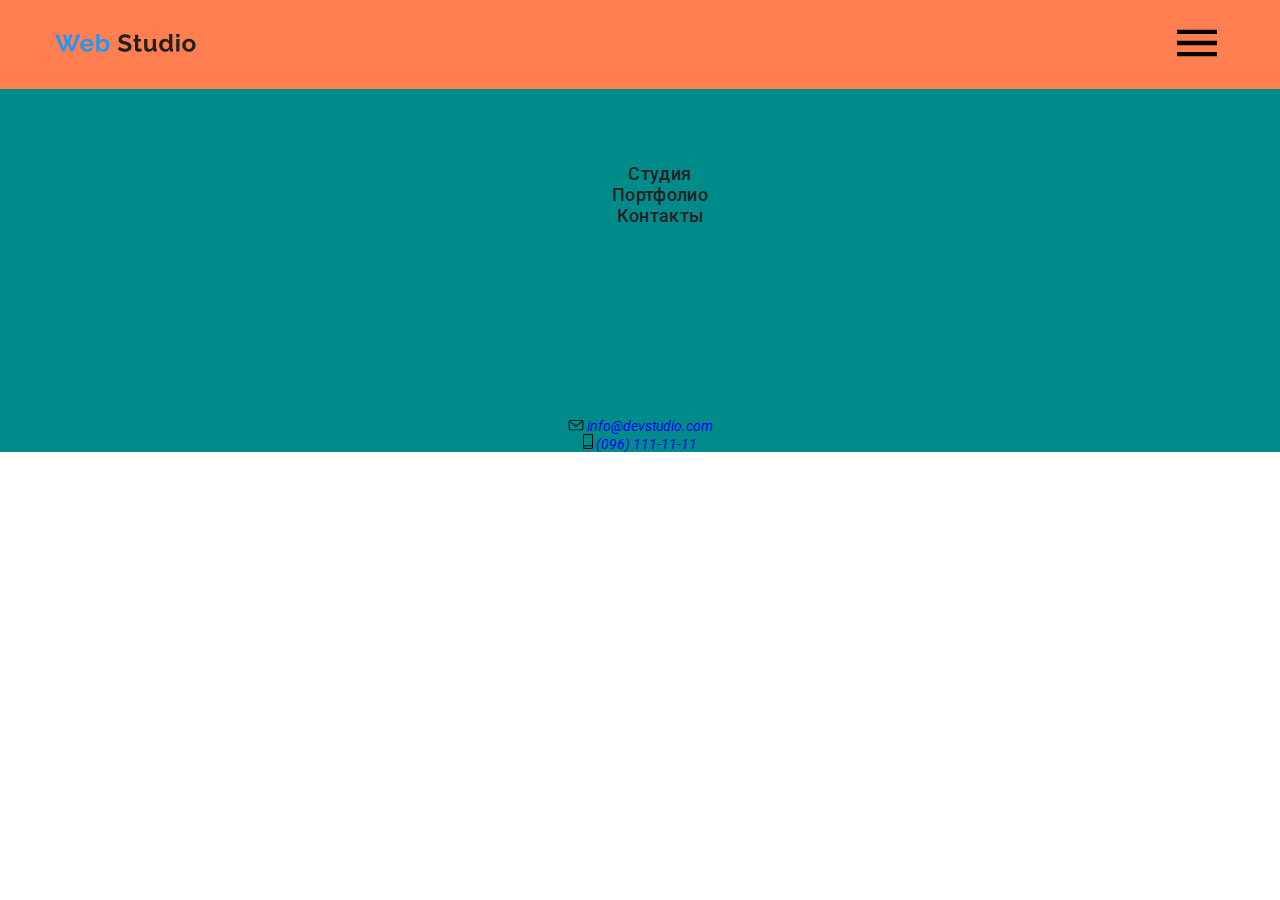
==== index.html @ a3c7d6ff "homework 8/2" ====
<!DOCTYPE html>
<html lang="ru">
  <head>
    <meta charset="UTF-8" />
    <meta name="viewport" content="width=device-width, initial-scale=1.0" />
    <title lang="en">Web Studio</title>
    <link
      href="https://fonts.googleapis.com/css2?family=Raleway:wght@700&family=Roboto:wght@400;500;700;900&display=swap"
      rel="stylesheet"
    />
    <link rel="stylesheet" href="./css/normalize.css" />
    <link rel="stylesheet" href="./css/main.min.css" />
  </head>
  <body>
    <header class="header">
      <div class="container header-container">
        <a class="logo" href="./index.html" lang="en" aria-label="Логотип">
          <svg width="141" height="28">
            <use class="logo" href="./img/sprite.svg#logo"></use>
          </svg>
        </a>
        <button type="button" class="menu-button" aria-expanded="false" aria-controls="menu-wrapper">
         
          <svg width="40" height="40"> 
            <use class="icon-burger" href="./img/sprite.svg#burger"></use>
            <use class="icon-close" href="./img/sprite.svg#close-mob-vers"></use>
        </svg>
        </button>
        <div class="menu-wrapper">
          <nav class="navigation">
          <ul class="navigation-list list">
            <li class="navigation-list-item">
              <a class="active navigation-list-link link" href="./index.html"
                >Студия</a
              >
            </li>
            <li class="navigation-list-item">
              <a class="navigation-list-link link" href="./portfolio.html"
                >Портфолио</a
              >
            </li>
            <li class="navigation-list-item">
              <a class="navigation-list-link link" href="#">Контакты</a>
            </li>
          </ul>
        </nav>
        <div class="header-utils">
          <address class="header-adress">
            <a class="header-email link" href="mailto:info@devstudio.com">
              <svg width="16" height="11">
                <use href="./img/sprite.svg#icon-email-hover"></use>
              </svg>
              info@devstudio.com
            </a>
            <a class="header-tel link" href="tel:+380961111111">
              <svg width="10" height="15">
                <use href="./img/sprite.svg#icon-smartphone"></use>
              </svg>
              (096) 111-11-11
            </a>
          </address>
          </div>
        </div>
      </div>
    </header>

   <!-- <--! <main> -->
      <!--Hero section-->
      <!-- <section class="hero-text hero-bg">
        <div class="container">
          <h1>
            Эффективные решения<br />
            для вашего бизнеса
          </h1>
          <button data-modal-open class="blue-btn blue-btn-hero">
            Заказать услугу
          </button>
        </div>
      </section>-->

      <!--Секция о нас-->
    <!--  <section class="about-us">
        <div class="container">
          <h2 hidden>О нас</h2>
          <ul class="about-us-list list">
            <li>
              <div class="about-us-list-img">
                <svg width="70" height="70">
                  <use href="./img/sprite.svg#icon-antenna-1"></use>
                </svg>
              </div>
              <h3 class="about-us-list-title">Внимание к деталям</h3>
              <p class="about-us-list-description">
                Идейные соображения, а также начало повседневной работы по
                формированию позиции.
              </p>
            </li>
            <li>
              <div class="about-us-list-img">
                <svg width="70" height="70">
                  <use href="./img/sprite.svg#icon-clock-1"></use>
                </svg>
              </div>
              <h3 class="about-us-list-title">Пунктуальность</h3>
              <p class="about-us-list-description">
                Задача организации, в особенности же рамки и место обучения
                кадров влечет за собой.
              </p>
            </li>
            <li>
              <div class="about-us-list-img">
                <svg width="70" height="70">
                  <use href="./img/sprite.svg#icon-diagram-1"></use>
                </svg>
              </div>
              <h3 class="about-us-list-title">Планирование</h3>
              <p class="about-us-list-description">
                Равным образом консультация с широким активом в значительной
                степени обуславливает.
              </p>
            </li>
            <li>
              <div class="about-us-list-img">
                <svg width="70" height="70">
                  <use href="./img/sprite.svg#icon-astronaut-1"></use>
                </svg>
              </div>
              <h3 class="about-us-list-title">Современные технологии</h3>
              <p class="about-us-list-description">
                Значимость этих проблем настолько очевидна, что реализация
                плановых заданий.
              </p>
            </li>
          </ul>
        </div>
      </section>

      <!--Чем мы занимаемся-->
    <!--  <section class="services">
        <div class="container">
          <h2>Чем мы занимаемся</h2>
          <ul class="services-list list">
            <li>
              <div class="services-list-img">
                <img
                  src="./img/About_us/about_us.jpg"
                  alt="Десктопные приложения"
                />
                <p class="services-text"><b>Десктопные приложения</b></p>
              </div>
            </li>
            <li>
              <div class="services-list-img">
                <img
                  src="./img/About_us/about_us2.jpg"
                  alt="Мобильные приложения"
                />
                <p class="services-text"><b>Мобильные приложения</b></p>
              </div>
            </li>
            <li>
              <div class="services-list-img">
                <img
                  src="./img/About_us/about_us3.jpg"
                  alt="Дизайнерские решения"
                />
                <p class="services-text"><b>Дизайнерские решения</b></p>
              </div>
            </li>
          </ul>
        </div>
      </section>

      <!--Наша команда-->
    <!--  <section class="our-team-background">
        <div class="container">
          <div class="our-team">
            <h2>Наша команда</h2>
            <ul class="our-team-list list">
              <li>
                <img
                  src="./img/our_team/our_team1.jpg"
                  alt="Фото Николая Кучеренко"
                />
                <h3 class="our-teame-name">Николай Кучеренко</h3>
                <p class="our-team-position">Product Designer</p>
                <ul class="social-icons social-icons-team">
                  <li>
                    <a href="" lang="en">
                      <svg width="20" height="20" class="social-icons-link">
                        <use href="./img/sprite.svg#icon-instagram"></use>
                      </svg>
                    </a>
                  </li>
                  <li>
                    <a href="" lang="en">
                      <svg width="20" height="20">
                        <use href="./img/sprite.svg#icon-twitter"></use>
                      </svg>
                    </a>
                  </li>
                  <li>
                    <a href="" lang="en">
                      <svg width="20" height="20">
                        <use href="./img/sprite.svg#icon-facebook"></use>
                      </svg>
                    </a>
                  </li>
                  <li>
                    <a href="" lang="en">
                      <svg width="20" height="20">
                        <use href="./img/sprite.svg#icon-linkedin"></use>
                      </svg>
                    </a>
                  </li>
                </ul>
              </li>
              <li>
                <img
                  src="./img/our_team/our_team2.jpg"
                  alt="Фото Ольги Ивановой"
                />
                <h3 class="our-teame-name">Ольга Иванова</h3>
                <p class="our-team-position">Frontend Developer</p>
                <ul class="social-icons social-icons-team">
                  <li>
                    <a href="" lang="en">
                      <svg width="20" height="20" class="social-icons-link">
                        <use href="./img/sprite.svg#icon-instagram"></use>
                      </svg>
                    </a>
                  </li>
                  <li>
                    <a href="" lang="en">
                      <svg width="20" height="20">
                        <use href="./img/sprite.svg#icon-twitter"></use>
                      </svg>
                    </a>
                  </li>
                  <li>
                    <a href="" lang="en">
                      <svg width="20" height="20">
                        <use href="./img/sprite.svg#icon-facebook"></use>
                      </svg>
                    </a>
                  </li>
                  <li>
                    <a href="" lang="en">
                      <svg width="20" height="20">
                        <use href="./img/sprite.svg#icon-linkedin"></use>
                      </svg>
                    </a>
                  </li>
                </ul>
              </li>
              <li>
                <img
                  src="./img/our_team/our_team3.jpg"
                  alt="Фото Андрея Шевченка"
                />
                <h3 class="our-teame-name">Андрей Шевченко</h3>
                <p class="our-team-position">Marketing</p>
                <ul class="social-icons social-icons-team">
                  <li>
                    <a href="" lang="en">
                      <svg width="20" height="20" class="social-icons-link">
                        <use href="./img/sprite.svg#icon-instagram"></use>
                      </svg>
                    </a>
                  </li>
                  <li>
                    <a href="" lang="en">
                      <svg width="20" height="20">
                        <use href="./img/sprite.svg#icon-twitter"></use>
                      </svg>
                    </a>
                  </li>
                  <li>
                    <a href="" lang="en">
                      <svg width="20" height="20">
                        <use href="./img/sprite.svg#icon-facebook"></use>
                      </svg>
                    </a>
                  </li>
                  <li>
                    <a href="" lang="en">
                      <svg width="20" height="20">
                        <use href="./img/sprite.svg#icon-linkedin"></use>
                      </svg>
                    </a>
                  </li>
                </ul>
              </li>
              <li>
                <img
                  src="./img/our_team/our_team4.jpg"
                  alt="Фото Ивана Николаева"
                />
                <h3 class="our-teame-name">Иван Николаев</h3>
                <p class="our-team-position">UI Designer</p>
                <ul class="social-icons social-icons-team">
                  <li>
                    <a href="" lang="en">
                      <svg width="20" height="20" class="social-icons-link">
                        <use href="./img/sprite.svg#icon-instagram"></use>
                      </svg>
                    </a>
                  </li>
                  <li>
                    <a href="" lang="en">
                      <svg width="20" height="20">
                        <use href="./img/sprite.svg#icon-twitter"></use>
                      </svg>
                    </a>
                  </li>
                  <li>
                    <a href="" lang="en">
                      <svg width="20" height="20">
                        <use href="./img/sprite.svg#icon-facebook"></use>
                      </svg>
                    </a>
                  </li>
                  <li>
                    <a href="" lang="en">
                      <svg width="20" height="20">
                        <use href="./img/sprite.svg#icon-linkedin"></use>
                      </svg>
                    </a>
                  </li>
                </ul>
              </li>
            </ul>
          </div>
        </div>
      </section>

      <!--Постоянные клиенты-->
    <!--  <section class="clients">
        <div class="container">
          <h2>Постоянные клиенты</h2>
          <ul class="clients-list">
            <li>
              <a href="#">
                <svg width="44" height="49">
                  <use href="./img/sprite.svg#our_clients1"></use>
                </svg>
              </a>
            </li>

            <li>
              <a href="#">
                <svg width="40" height="52">
                  <use href="./img/sprite.svg#our_clients2"></use>
                </svg>
              </a>
            </li>
            <li>
              <a href="#">
                <svg width="41" height="42">
                  <use href="./img/sprite.svg#our_clients3"></use>
                </svg>
              </a>
            </li>
            <li>
              <a href="#">
                <svg width="79" height="42">
                  <use href="./img/sprite.svg#our_clients4"></use>
                </svg>
              </a>
            </li>
            <li>
              <a href="#">
                <svg width="59" height="47">
                  <use href="./img/sprite.svg#our_clients5"></use>
                </svg>
              </a>
            </li>
            <li>
              <a href="#">
                <svg width="88" height="45">
                  <use href="./img/sprite.svg#our_clients6"></use>
                </svg>
              </a>
            </li>
          </ul>
        </div>
      </section>
    </main>

    <footer class="footer">
      <div class="footer-wrap">
        <div class="footer-list">
          <a class="logo logo-footer" href="/" lang="en"
            ><span class="logo-blue">Web</span> Studio</a
          >
          <address>
            <p class="footer-adress">г. Киев, пр-т Леси Украинки, 26</p>
            <a class="footer-email" href="mailto:info@devstudio.com"
              >info@devstudio.com</a
            >
            <a class="footer-tel" href="tel:+380961111111">(096) 111-11-11</a>
          </address>
        </div>
        <div>
          <b class="subscribe">присоединяйтесь</b>
          <ul class="social-icons social-icons-footer">
            <li>
              <a href="" lang="en">
                <svg width="20" height="20" class="social-icons-link">
                  <use href="./img/sprite.svg#icon-instagram"></use>
                </svg>
              </a>
            </li>
            <li>
              <a href="" lang="en">
                <svg width="20" height="20">
                  <use href="./img/sprite.svg#icon-twitter"></use>
                </svg>
              </a>
            </li>
            <li>
              <a href="" lang="en">
                <svg width="20" height="20">
                  <use href="./img/sprite.svg#icon-facebook"></use>
                </svg>
              </a>
            </li>
            <li>
              <a href="" lang="en">
                <svg width="20" height="20">
                  <use href="./img/sprite.svg#icon-linkedin"></use>
                </svg>
              </a>
            </li>
          </ul>
        </div>
        <div class="subscribe-form">
          <b class="subscribe-btn">Подпишитесь на рассылку</b>
            <form action="">
              <div class="subscribe-email">
                <input type="text" name="subscribe" id="subscribe-input" class="subscribe-input" placeholder=" " required />
                 <label for="subscribe-input">
                   E-mail
                 </label>
               </div>
                  <button class="blue-btn">
                    Подписаться
                      <svg width="24" height="24">
                      <use href="./img/sprite.svg#icon-email-footer"></use>
                    </svg>
                  </button>
             
            </form>
        </div>
      </div>
    </footer>

    <div data-modal class="backdrop is-hidden">
      <form action="#" class="modal-form">
        <div>
          <button data-modal-close class="modal-close-btn">
            <svg width="11" height="11" class="close-btn">
              <use href="./img/sprite.svg#close-btn"></use>
            </svg>
          </button>
        </div>
        <h2 class="modal-form-title">
          Оставьте свои данные, мы вам перезвоним
        </h2>
        <div class="modal-form-input-wrapper">
          <input type="text" name="user-name" id="user-modal-name" class="modal-form-input" placeholder=" " required/>
          <label for=user-modal-name" class="modal-form-label">Имя</label>
          <svg width="12" height="12" class="modal-svg">
            <use href="./img/sprite.svg#name"></use>
          </svg>
        </div>
        <div class="modal-form-input-wrapper">
          <input type="tel" name="user-tel"  id="user-modal-tel"  class="modal-form-input" placeholder=" " required/>
          <label for="user-modal-tel" class="modal-form-label">Телефон</label>
          <svg width="13" height="13" class="modal-svg">
            <use href="./img/sprite.svg#tel"></use>
          </svg>
        </div>
        <div class="modal-form-input-wrapper">
          <input type="email" name="user-email" id="user-modal-email" class="modal-form-input" placeholder=" " required/>
          <label for="user-modal-email" class="modal-form-label">Почта</label>
          <svg width="15" height="12" class="modal-svg">
            <use href="./img/sprite.svg#email"></use>
          </svg>
        </div>
        <div class="modal-form-input-wrapper">
        <textarea name="user-message" id="user-message" class="modal-form-message" placeholder=" "></textarea>
        <label for="user-message" class="modal-form-label modal-form-label-message">Коментарий</label>
        </div>
        
        <label class="modal-form-option-lable">
          <input type="checkbox" name="policy" value="accept-policy" class="modal-form-checkbox"/>
          <span class="icon"></span>
          <span class="modal-form-option-span">Соглашаюсь с рассылкой и принимаю<a href="#"> Условия договора</a></span >
        </label>
        <button type="submite" class="modal-form-btn">Отправить</button>
      </form>
    </div>
    <script src="./js/modal.js"></script>
  </body>
</html>
---- css/main.min.css ----
body{background-color:#fff;font-family:"Roboto",sans-serif;color:#757575;font-size:14px}a:hover,a:focus{color:#2196f3;transition:cubic-bezier(0.4, 0, 0.2, 1);transition-duration:250ms}.container{padding-left:15px;padding-right:15px}@media screen and (min-width: 480px){.container{width:480px;margin:0 auto;box-sizing:border-box}}@media screen and (min-width: 768px){.container{width:768}}@media screen and (min-width: 1200px){.container{width:1200px;padding-left:15px;padding-right:15px;box-sizing:border-box}}.backdrop{position:fixed;left:0;top:0;width:100%;height:100%;background-color:rgba(0,0,0,0.5);z-index:100;justify-content:center;display:flex;align-items:center;box-sizing:border-box}.modal-form{position:relative;width:528px;height:581px;display:flex;background:#ffffff;flex-direction:column;box-shadow:0px 1px 3px rgba(0,0,0,0.12),0px 1px 1px rgba(0,0,0,0.14),0px 2px 1px rgba(0,0,0,0.2);border-radius:4px;padding:40px;box-sizing:border-box}.modal-form-title{font-family:"Roboto",sans-serif;font-size:20px;line-height:23px;text-align:center;letter-spacing:0.03em;margin-bottom:30px}.modal-form-message{resize:none}.is-hidden{opacity:0;visibility:hidden;pointer-events:none}.modal-close-btn{position:absolute;width:30px;height:30px;left:490px;bottom:543px;box-sizing:border-box;background:#ffffff;border-radius:50%;border:1px solid rgba(0,0,0,0.1);display:flex;align-items:center;justify-content:center;background-color:#fff}.modal-close-btn:hover svg use{fill:#2196f3}.modal-form-input-wrapper{position:relative;margin-bottom:28px}.modal-form-label{position:absolute;top:50%;left:0;transform:translateY(-50%);transition:cubic-bezier(0.4, 0, 0.2, 1);transition-duration:250ms;padding-left:42px}.modal-form-label-message{top:0;transform:translateY(12px)}.modal-form-message{height:120px;width:100%;padding-left:16px;padding-top:12px;display:block;font-family:"Roboto",sans-serif;font-size:14px;line-height:16px;letter-spacing:0.01em;border:1px solid rgba(33,33,33,0.2);box-sizing:border-box;border-radius:4px;resize:none}.modal-form-input{width:448px;height:40px;display:block;width:100%;font-family:"Roboto",sans-serif;font-size:14px;line-height:16px;letter-spacing:0.01em;border:1px solid rgba(33,33,33,0.2);box-sizing:border-box;border-radius:4px;padding-left:42px}.modal-form-message:focus::placeholder{color:#2196f3}.modal-form-input:focus,.modal-form-message:focus,.modal-form-input:not(:placeholder-shown),.modal-form-message:not(:placeholder-shown){outline:none;border-color:#2196f3}.modal-form-input:focus+.modal-form-label,.modal-form-input:not(:placeholder-shown)+.modal-form-label{transform:translateY(-40px);color:#2196f3;font-size:12px;line-height:14px;padding-left:12px}.modal-form-message:focus+.modal-form-label,.modal-form-message:not(:placeholder-shown)+.modal-form-label-message{transform:translateY(-20px);color:#2196f3;font-size:12px;line-height:14px;padding-left:12px}.modal-form-option-span{font-size:14px;line-height:24px;letter-spacing:0.03em;line-height:normal}.modal-form-option-span a{color:#2196f3}.modal-form-option-lable{display:flex;align-items:center;justify-content:center;margin-bottom:30px}.modal-form-checkbox{visibility:hidden}.modal-form-checkbox+.icon{width:16px;height:15px;margin-right:7px;background-color:#fff;border:2px solid #212121;box-shadow:0px 4px 4px rgba(0,0,0,0.25);border-radius:4px}.modal-form-checkbox:checked+.icon{background-image:url(../img/check.svg);background-color:#2196f3;background-size:contain;border:2px solid transparent}.modal-form-btn{display:block;margin:0 auto;width:200px;height:50px;background-color:#2196f3;border-radius:4px;border:none;color:#ffffff;box-shadow:0px 4px 4px rgba(0,0,0,0.15);outline:none;letter-spacing:0.06em;font-size:16px;line-height:30px}.modal-form-btn:hover{background:#188ce8;transition:cubic-bezier(0.4, 0, 0.2, 1);transition-duration:250ms}.modal-svg{position:absolute;top:50%;left:16px;transform:translateY(-50%);display:inline-block}.modal-form-input:focus ~ svg.modal-svg,.modal-form-input:not(:placeholder-shown) ~ svg.modal-svg,.modal-svg:hover,.modal-svg:focus{fill:#188ce8;transition:cubic-bezier(0.4, 0, 0.2, 1);transition-duration:250ms}.subscribe-form form{display:flex;align-items:center;margin-top:20px}.subscribe-email{position:relative}.subscribe-input{height:50px;width:358px;display:block;font-family:"Roboto",sans-serif;font-size:14px;line-height:16px;letter-spacing:0.01em;padding-left:16px;border:1px solid rgba(255,255,255,0.3);box-sizing:border-box;filter:drop-shadow(0px 4px 4px rgba(0,0,0,0.15));border-radius:4px;background:transparent;margin-right:12px;color:#fff}.subscribe-input+label{position:absolute;top:50%;left:0;transform:translateY(-50%);transition:cubic-bezier(0.4, 0, 0.2, 1);transition-duration:250ms;padding-left:16px;letter-spacing:0.03em;color:rgba(255,255,255,0.6)}.subscribe-input:focus+label,.subscribe-input:not(:placeholder-shown)+label,.modal-form-message:focus::placeholder{transform:translateY(-45px);color:#fff;font-size:12px;line-height:14px;padding-left:12px}.subscribe-form .blue-btn{display:flex;justify-content:center;align-items:center;font-size:16px}.subscribe-form .blue-btn svg{margin-left:10px}.modal-form-message:focus,.modal-form-message:not(:placeholder-shown){outline:none;border-bottom-color:#2196f3}.modal-form-message:focus::placeholder{color:#2196f3}.header{position:relative;padding-top:15px;padding-bottom:15px;background-color:coral}.header-container{display:flex;justify-content:space-between;align-items:center}.icon-close{display:none}.menu-wrapper{position:absolute;top:100%;width:100%;background-color:darkcyan;left:0}.navigation{padding-top:60px;padding-bottom:178px}.header-adress{display:flex;align-items:center;justify-content:center;text-decoration-line:none;flex-direction:column}.header-adress a{text-decoration:none}.menu-button{background-color:transparent;border:none;position:relative;z-index:100;padding:8px}.navigation-list{list-style:none;display:flex;justify-content:center;align-items:center;flex-direction:column}.navigation-list-item a{text-decoration:none;font-family:Roboto;font-style:normal;font-weight:500;font-size:18px;line-height:21px;letter-spacing:0.02em;color:#212121}.button-portfolio{font-style:normal;font-weight:500;font-size:16px;line-height:1.16;text-align:center;letter-spacing:0.03em;color:#212121;background:#f5f4fa;border-radius:4px;border:0;padding:6px 22px;display:block}.button-portfolio-list{align-items:center;display:flex;justify-content:center;list-style:none}.button-portfolio-list li:not(:last-child) .button-portfolio{margin-right:8px}.button-portfolio:hover,.button-portfolio:focus{background:#2196f3;box-shadow:0px 2px 2px rgba(0,0,0,0.12),0px 1px 2px rgba(0,0,0,0.08),0px 3px 1px rgba(0,0,0,0.1);border-radius:4px;color:#fff;transition:cubic-bezier(0.4, 0, 0.2, 1);transition-duration:250ms}.portfolio-item{text-decoration:none;height:100%}.portfolio-item-title{font-style:normal;font-weight:bold;font-size:18px;line-height:2;letter-spacing:0.06em;color:#212121;text-align:left;padding:0 24px;margin-bottom:0}.portfoli-item-theme{font-style:normal;font-weight:normal;font-size:16px;line-height:1.87;letter-spacing:0.03em;color:#757575;padding:0 24px}.portfolio{padding:94px 0}.button-portfolio-list{margin-bottom:50px}.portfolio-list{align-items:flex-start;display:flex;flex-wrap:wrap;padding:0}.portfolio-list li{width:370px;height:404px;margin-right:30px;margin-bottom:30px;border:1px solid #eeeeee;box-sizing:border-box}.portfolio-list li:nth-child(3n){margin-right:0px}.portfolio-list li:hover,.portfolio-list li:focus{box-shadow:1px 4px 6px rgba(0,0,0,0.16),0px 4px 4px rgba(0,0,0,0.06),0px 1px 1px rgba(0,0,0,0.12);transition:background-color 2s cubic-bezier(0.4, 0, 0.2, 1);transition-duration:250ms}.portfoli-item-text{font-size:18px;background:rgba(33,150,243,0.9);color:#ffffff;line-height:28px;width:100%;height:100%;position:absolute;top:100%;left:0px;letter-spacing:0.03em;font-style:normal;font-weight:normal;align-items:center;display:flex;padding:63px 24px 63px 24px;box-sizing:border-box;transition:top 2s cubic-bezier(0.4, 0, 0.2, 1);transition-duration:250ms}.portfolio-item-img{position:relative;overflow:hidden}.portfolio-item:hover .portfoli-item-text{top:0}h1{font-style:normal;font-weight:900;font-size:44px;line-height:1.36;text-align:center;letter-spacing:0.06em;text-transform:uppercase;color:#fff;margin:30px 0}.hero-bg{max-width:1600px;background-image:linear-gradient(rgba(47,48,58,0.8), rgba(47,48,58,0.8)),url("../img/hero/bg.jpg");background-color:#212121;background-repeat:no-repeat;background-size:cover;margin-left:auto;margin-right:auto}.hero-text{display:flex;padding:189px 0;flex-grow:1;justify-content:center;align-items:center;flex-direction:column;box-sizing:border-box}.blue-btn{background:#2196f3;box-shadow:0px 4px 4px rgba(0,0,0,0.15);border-radius:4px;font-style:normal;font-weight:bold;font-size:16px;line-height:1.87;text-align:center;letter-spacing:0.06em;color:#fff;width:200px;height:50px;border:none;margin:0 auto;display:block;cursor:pointer}.blue-btn-hero:hover{background:#188ce8;transition:cubic-bezier(0.4, 0, 0.2, 1);transition-duration:250ms}h2{font-style:normal;font-weight:bold;font-size:36px;line-height:1.16;text-align:center;letter-spacing:0.03em;color:#212121;margin-bottom:50px;margin-top:0}.about-us{padding:94px 0 0 0}.about-us-list{display:flex;flex-direction:row;justify-content:space-between;padding:0}.about-us-list li{width:270px}.about-us-list-img{background:#f5f4fa;border-radius:4px;height:120px;width:100%;display:flex;justify-content:center;align-items:center}.about-us-list-title{margin-top:30px;font-style:normal;font-weight:bold;font-size:14px;line-height:1.33;letter-spacing:0.03em;text-transform:uppercase;color:#212121}.about-us-list-description{font-style:normal;font-weight:normal;font-size:14px;line-height:1.71;letter-spacing:0.03em;color:#757575}.services{padding:94px 0 0 0}.services-list{display:flex;flex-direction:row;justify-content:space-between;padding-bottom:110px}.services-list li{position:relative;justify-content:center;align-items:center;display:flex}.services-list-img{border-radius:4px;width:100%;display:flex}.services-text{font-style:normal;font-weight:bold;font-size:14px;line-height:1.14;text-align:center;letter-spacing:0.03em;text-transform:uppercase;color:#fff;background:rgba(47,48,58,0.8);width:370px;height:70px;position:absolute;bottom:0px;left:0px;margin:0px;align-items:center;display:flex;justify-content:center}.services-list li:not(:last-child){margin-right:30px}.our-team{width:1170px;margin:0 auto}.our-team-background{background-color:#f5f4fa;padding:94px 0 94px 0}.our-team-list li:not(:last-child){margin-right:30px}.our-team-list{display:flex;flex-direction:row;padding:0}.our-team-list li{background:#fff;box-shadow:0px 2px 1px rgba(0,0,0,0.2),0px 1px 1px rgba(0,0,0,0.14),0px 1px 3px rgba(0,0,0,0.12);border-radius:0px 0px 4px 4px}.our-teame-name{font-style:normal;font-weight:500;font-size:16px;line-height:1.18;text-align:center;letter-spacing:0.03em;color:#212121}.our-team-position{font-style:normal;font-weight:normal;font-size:16px;line-height:1.18;text-align:center;letter-spacing:0.03em;color:#757575}.social-icons{list-style:none;display:flex;padding:0;justify-content:center}.social-icons li{box-shadow:none}.social-icons li:not(:last-child){margin:0 10px 24px 0}.social-icons li a{width:40px;height:40px;align-items:center;display:flex;justify-content:center;border-radius:50%}.social-icons li a:hover,.social-icons li a:focus{background:#2196f3;transition:cubic-bezier(0.4, 0, 0.2, 1);transition-duration:250ms}.social-icons,.social-icons-team li a svg{fill:#afb1b8}.social-icons li a:hover svg,.social-icons li a:focus svg{fill:#fff;transition:cubic-bezier(0.4, 0, 0.2, 1);transition-duration:250ms}.clients{padding:94px 0 94px 0}.clients-list{margin-top:50px;align-items:center;display:flex;justify-content:center;list-style:none;padding:0}.clients-list li a{border:1px solid #afb1b8;box-sizing:border-box;border-radius:4px;align-items:center;display:flex;justify-content:center;width:170px;height:90px}.clients-list li:not(:last-child){margin-right:30px}.clients-list li a svg{fill:#afb1b8}.clients-list li a:hover svg,.clients-list li a:focus svg{fill:#2196f3;transition:cubic-bezier(0.4, 0, 0.2, 1);transition-duration:250ms}.clients-list li a:hover,.clients-list li a:focus{border:1px solid #2196f3;transition:cubic-bezier(0.4, 0, 0.2, 1);transition-duration:250ms}.footer{background:#2f303a}.footer-wrap{width:1170px;margin:0 auto;display:flex;padding:60px 0}.footer-list{align-items:center;display:flex;justify-content:center;flex-direction:column;margin-right:69px}.footer-adress{font-style:normal;font-weight:normal;font-size:14px;line-height:1.71;letter-spacing:0.03em;color:#fff;margin-top:0;margin-bottom:9px}.footer-email{margin-bottom:9px}.footer-email,.footer-tel{display:block;font-style:normal;font-weight:normal;font-size:14px;line-height:1.71;letter-spacing:0.03em;color:rgba(255,255,255,0.6);text-decoration:none}.subscribe{font-style:normal;font-weight:bold;font-size:14px;line-height:1.14;letter-spacing:0.03em;text-transform:uppercase;color:#fff}.subscribe-btn{font-style:normal;font-weight:bold;font-size:14px;line-height:1.14;letter-spacing:0.03em;text-transform:uppercase;color:#fff}.subscribe-form{margin-left:94px}.social-icons-footer li a{width:40px;height:40px;align-items:center;display:flex;justify-content:center;border-radius:50%;background:rgba(255,255,255,0.1)}.social-icons-footer{margin-top:20px}.social-icons-footer li a svg{fill:#fff}
/*# sourceMappingURL=main.min.css.map */
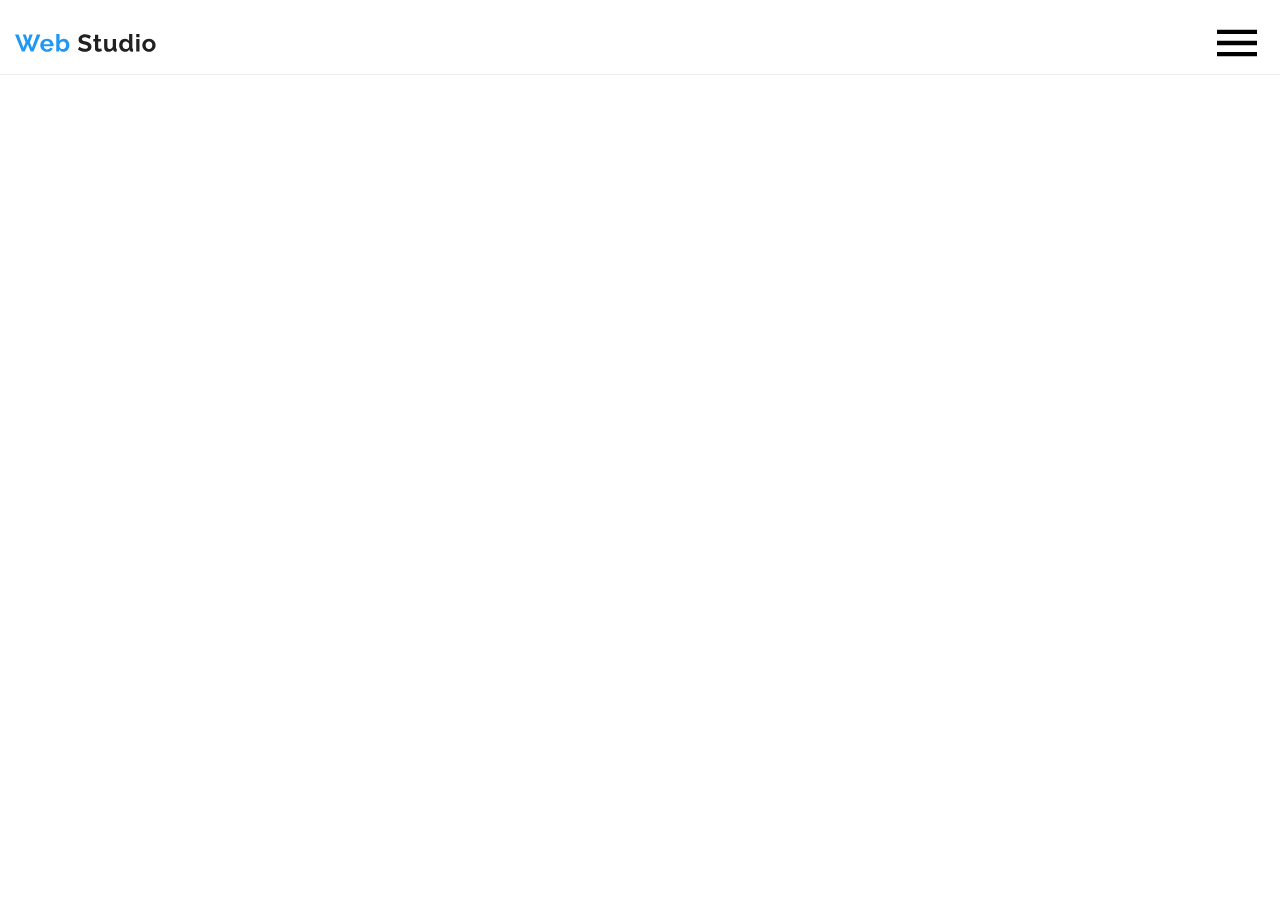
==== commit b109d368: "homework 8/3" ====
--- a/index.html
+++ b/index.html
@@ -19,14 +19,14 @@
             <use class="logo" href="./img/sprite.svg#logo"></use>
           </svg>
         </a>
-        <button type="button" class="menu-button" aria-expanded="false" aria-controls="menu-wrapper">
+        <button type="button" class="menu-button" aria-expanded="false" aria-controls="menu-wrapper" data-menu-button>
          
           <svg width="40" height="40"> 
             <use class="icon-burger" href="./img/sprite.svg#burger"></use>
             <use class="icon-close" href="./img/sprite.svg#close-mob-vers"></use>
         </svg>
         </button>
-        <div class="menu-wrapper">
+        <div class="menu-wrapper" data-menu>
           <nav class="navigation">
           <ul class="navigation-list list">
             <li class="navigation-list-item">
@@ -47,13 +47,13 @@
         <div class="header-utils">
           <address class="header-adress">
             <a class="header-email link" href="mailto:info@devstudio.com">
-              <svg width="16" height="11">
+              <svg width="16" height="11" fill='#757575'>
                 <use href="./img/sprite.svg#icon-email-hover"></use>
               </svg>
               info@devstudio.com
             </a>
             <a class="header-tel link" href="tel:+380961111111">
-              <svg width="10" height="15">
+              <svg width="10" height="15" fill='#757575'>
                 <use href="./img/sprite.svg#icon-smartphone"></use>
               </svg>
               (096) 111-11-11
@@ -64,9 +64,9 @@
       </div>
     </header>
 
-   <!-- <--! <main> -->
-      <!--Hero section-->
-      <!-- <section class="hero-text hero-bg">
+    <main> 
+      <!-- Hero section -->
+       <!-- <section class="hero-text hero-bg">
         <div class="container">
           <h1>
             Эффективные решения<br />
@@ -76,10 +76,10 @@
             Заказать услугу
           </button>
         </div>
-      </section>-->
-
-      <!--Секция о нас-->
-    <!--  <section class="about-us">
+      </section> -->
+
+      <!-- Секция о нас -->
+    <!-- <section class="about-us">
         <div class="container">
           <h2 hidden>О нас</h2>
           <ul class="about-us-list list">
@@ -133,10 +133,10 @@
             </li>
           </ul>
         </div>
-      </section>
-
-      <!--Чем мы занимаемся-->
-    <!--  <section class="services">
+      </section> -->
+
+      <!-- Чем мы занимаемся -->
+    <!-- <section class="services">
         <div class="container">
           <h2>Чем мы занимаемся</h2>
           <ul class="services-list list">
@@ -169,10 +169,10 @@
             </li>
           </ul>
         </div>
-      </section>
-
-      <!--Наша команда-->
-    <!--  <section class="our-team-background">
+      </section> -->
+
+      <!-- Наша команда -->
+    <!-- <section class="our-team-background">
         <div class="container">
           <div class="our-team">
             <h2>Наша команда</h2>
@@ -332,10 +332,10 @@
             </ul>
           </div>
         </div>
-      </section>
-
-      <!--Постоянные клиенты-->
-    <!--  <section class="clients">
+      </section> -->
+
+      <!-- Постоянные клиенты -->
+    <!-- <section class="clients">
         <div class="container">
           <h2>Постоянные клиенты</h2>
           <ul class="clients-list">
@@ -384,10 +384,10 @@
             </li>
           </ul>
         </div>
-      </section>
+      </section> -->
     </main>
 
-    <footer class="footer">
+    <!-- <footer class="footer">
       <div class="footer-wrap">
         <div class="footer-list">
           <a class="logo logo-footer" href="/" lang="en"
@@ -500,7 +500,8 @@
         </label>
         <button type="submite" class="modal-form-btn">Отправить</button>
       </form>
-    </div>
+    </div> -->
+    <script src="./js/menu.js"></script>
     <script src="./js/modal.js"></script>
   </body>
 </html>
--- a/css/main.min.css
+++ b/css/main.min.css
@@ -1,2 +1,2 @@
-body{background-color:#fff;font-family:"Roboto",sans-serif;color:#757575;font-size:14px}a:hover,a:focus{color:#2196f3;transition:cubic-bezier(0.4, 0, 0.2, 1);transition-duration:250ms}.container{padding-left:15px;padding-right:15px}@media screen and (min-width: 480px){.container{width:480px;margin:0 auto;box-sizing:border-box}}@media screen and (min-width: 768px){.container{width:768}}@media screen and (min-width: 1200px){.container{width:1200px;padding-left:15px;padding-right:15px;box-sizing:border-box}}.backdrop{position:fixed;left:0;top:0;width:100%;height:100%;background-color:rgba(0,0,0,0.5);z-index:100;justify-content:center;display:flex;align-items:center;box-sizing:border-box}.modal-form{position:relative;width:528px;height:581px;display:flex;background:#ffffff;flex-direction:column;box-shadow:0px 1px 3px rgba(0,0,0,0.12),0px 1px 1px rgba(0,0,0,0.14),0px 2px 1px rgba(0,0,0,0.2);border-radius:4px;padding:40px;box-sizing:border-box}.modal-form-title{font-family:"Roboto",sans-serif;font-size:20px;line-height:23px;text-align:center;letter-spacing:0.03em;margin-bottom:30px}.modal-form-message{resize:none}.is-hidden{opacity:0;visibility:hidden;pointer-events:none}.modal-close-btn{position:absolute;width:30px;height:30px;left:490px;bottom:543px;box-sizing:border-box;background:#ffffff;border-radius:50%;border:1px solid rgba(0,0,0,0.1);display:flex;align-items:center;justify-content:center;background-color:#fff}.modal-close-btn:hover svg use{fill:#2196f3}.modal-form-input-wrapper{position:relative;margin-bottom:28px}.modal-form-label{position:absolute;top:50%;left:0;transform:translateY(-50%);transition:cubic-bezier(0.4, 0, 0.2, 1);transition-duration:250ms;padding-left:42px}.modal-form-label-message{top:0;transform:translateY(12px)}.modal-form-message{height:120px;width:100%;padding-left:16px;padding-top:12px;display:block;font-family:"Roboto",sans-serif;font-size:14px;line-height:16px;letter-spacing:0.01em;border:1px solid rgba(33,33,33,0.2);box-sizing:border-box;border-radius:4px;resize:none}.modal-form-input{width:448px;height:40px;display:block;width:100%;font-family:"Roboto",sans-serif;font-size:14px;line-height:16px;letter-spacing:0.01em;border:1px solid rgba(33,33,33,0.2);box-sizing:border-box;border-radius:4px;padding-left:42px}.modal-form-message:focus::placeholder{color:#2196f3}.modal-form-input:focus,.modal-form-message:focus,.modal-form-input:not(:placeholder-shown),.modal-form-message:not(:placeholder-shown){outline:none;border-color:#2196f3}.modal-form-input:focus+.modal-form-label,.modal-form-input:not(:placeholder-shown)+.modal-form-label{transform:translateY(-40px);color:#2196f3;font-size:12px;line-height:14px;padding-left:12px}.modal-form-message:focus+.modal-form-label,.modal-form-message:not(:placeholder-shown)+.modal-form-label-message{transform:translateY(-20px);color:#2196f3;font-size:12px;line-height:14px;padding-left:12px}.modal-form-option-span{font-size:14px;line-height:24px;letter-spacing:0.03em;line-height:normal}.modal-form-option-span a{color:#2196f3}.modal-form-option-lable{display:flex;align-items:center;justify-content:center;margin-bottom:30px}.modal-form-checkbox{visibility:hidden}.modal-form-checkbox+.icon{width:16px;height:15px;margin-right:7px;background-color:#fff;border:2px solid #212121;box-shadow:0px 4px 4px rgba(0,0,0,0.25);border-radius:4px}.modal-form-checkbox:checked+.icon{background-image:url(../img/check.svg);background-color:#2196f3;background-size:contain;border:2px solid transparent}.modal-form-btn{display:block;margin:0 auto;width:200px;height:50px;background-color:#2196f3;border-radius:4px;border:none;color:#ffffff;box-shadow:0px 4px 4px rgba(0,0,0,0.15);outline:none;letter-spacing:0.06em;font-size:16px;line-height:30px}.modal-form-btn:hover{background:#188ce8;transition:cubic-bezier(0.4, 0, 0.2, 1);transition-duration:250ms}.modal-svg{position:absolute;top:50%;left:16px;transform:translateY(-50%);display:inline-block}.modal-form-input:focus ~ svg.modal-svg,.modal-form-input:not(:placeholder-shown) ~ svg.modal-svg,.modal-svg:hover,.modal-svg:focus{fill:#188ce8;transition:cubic-bezier(0.4, 0, 0.2, 1);transition-duration:250ms}.subscribe-form form{display:flex;align-items:center;margin-top:20px}.subscribe-email{position:relative}.subscribe-input{height:50px;width:358px;display:block;font-family:"Roboto",sans-serif;font-size:14px;line-height:16px;letter-spacing:0.01em;padding-left:16px;border:1px solid rgba(255,255,255,0.3);box-sizing:border-box;filter:drop-shadow(0px 4px 4px rgba(0,0,0,0.15));border-radius:4px;background:transparent;margin-right:12px;color:#fff}.subscribe-input+label{position:absolute;top:50%;left:0;transform:translateY(-50%);transition:cubic-bezier(0.4, 0, 0.2, 1);transition-duration:250ms;padding-left:16px;letter-spacing:0.03em;color:rgba(255,255,255,0.6)}.subscribe-input:focus+label,.subscribe-input:not(:placeholder-shown)+label,.modal-form-message:focus::placeholder{transform:translateY(-45px);color:#fff;font-size:12px;line-height:14px;padding-left:12px}.subscribe-form .blue-btn{display:flex;justify-content:center;align-items:center;font-size:16px}.subscribe-form .blue-btn svg{margin-left:10px}.modal-form-message:focus,.modal-form-message:not(:placeholder-shown){outline:none;border-bottom-color:#2196f3}.modal-form-message:focus::placeholder{color:#2196f3}.header{position:relative;padding-top:15px;padding-bottom:15px;background-color:coral}.header-container{display:flex;justify-content:space-between;align-items:center}.icon-close{display:none}.menu-wrapper{position:absolute;top:100%;width:100%;background-color:darkcyan;left:0}.navigation{padding-top:60px;padding-bottom:178px}.header-adress{display:flex;align-items:center;justify-content:center;text-decoration-line:none;flex-direction:column}.header-adress a{text-decoration:none}.menu-button{background-color:transparent;border:none;position:relative;z-index:100;padding:8px}.navigation-list{list-style:none;display:flex;justify-content:center;align-items:center;flex-direction:column}.navigation-list-item a{text-decoration:none;font-family:Roboto;font-style:normal;font-weight:500;font-size:18px;line-height:21px;letter-spacing:0.02em;color:#212121}.button-portfolio{font-style:normal;font-weight:500;font-size:16px;line-height:1.16;text-align:center;letter-spacing:0.03em;color:#212121;background:#f5f4fa;border-radius:4px;border:0;padding:6px 22px;display:block}.button-portfolio-list{align-items:center;display:flex;justify-content:center;list-style:none}.button-portfolio-list li:not(:last-child) .button-portfolio{margin-right:8px}.button-portfolio:hover,.button-portfolio:focus{background:#2196f3;box-shadow:0px 2px 2px rgba(0,0,0,0.12),0px 1px 2px rgba(0,0,0,0.08),0px 3px 1px rgba(0,0,0,0.1);border-radius:4px;color:#fff;transition:cubic-bezier(0.4, 0, 0.2, 1);transition-duration:250ms}.portfolio-item{text-decoration:none;height:100%}.portfolio-item-title{font-style:normal;font-weight:bold;font-size:18px;line-height:2;letter-spacing:0.06em;color:#212121;text-align:left;padding:0 24px;margin-bottom:0}.portfoli-item-theme{font-style:normal;font-weight:normal;font-size:16px;line-height:1.87;letter-spacing:0.03em;color:#757575;padding:0 24px}.portfolio{padding:94px 0}.button-portfolio-list{margin-bottom:50px}.portfolio-list{align-items:flex-start;display:flex;flex-wrap:wrap;padding:0}.portfolio-list li{width:370px;height:404px;margin-right:30px;margin-bottom:30px;border:1px solid #eeeeee;box-sizing:border-box}.portfolio-list li:nth-child(3n){margin-right:0px}.portfolio-list li:hover,.portfolio-list li:focus{box-shadow:1px 4px 6px rgba(0,0,0,0.16),0px 4px 4px rgba(0,0,0,0.06),0px 1px 1px rgba(0,0,0,0.12);transition:background-color 2s cubic-bezier(0.4, 0, 0.2, 1);transition-duration:250ms}.portfoli-item-text{font-size:18px;background:rgba(33,150,243,0.9);color:#ffffff;line-height:28px;width:100%;height:100%;position:absolute;top:100%;left:0px;letter-spacing:0.03em;font-style:normal;font-weight:normal;align-items:center;display:flex;padding:63px 24px 63px 24px;box-sizing:border-box;transition:top 2s cubic-bezier(0.4, 0, 0.2, 1);transition-duration:250ms}.portfolio-item-img{position:relative;overflow:hidden}.portfolio-item:hover .portfoli-item-text{top:0}h1{font-style:normal;font-weight:900;font-size:44px;line-height:1.36;text-align:center;letter-spacing:0.06em;text-transform:uppercase;color:#fff;margin:30px 0}.hero-bg{max-width:1600px;background-image:linear-gradient(rgba(47,48,58,0.8), rgba(47,48,58,0.8)),url("../img/hero/bg.jpg");background-color:#212121;background-repeat:no-repeat;background-size:cover;margin-left:auto;margin-right:auto}.hero-text{display:flex;padding:189px 0;flex-grow:1;justify-content:center;align-items:center;flex-direction:column;box-sizing:border-box}.blue-btn{background:#2196f3;box-shadow:0px 4px 4px rgba(0,0,0,0.15);border-radius:4px;font-style:normal;font-weight:bold;font-size:16px;line-height:1.87;text-align:center;letter-spacing:0.06em;color:#fff;width:200px;height:50px;border:none;margin:0 auto;display:block;cursor:pointer}.blue-btn-hero:hover{background:#188ce8;transition:cubic-bezier(0.4, 0, 0.2, 1);transition-duration:250ms}h2{font-style:normal;font-weight:bold;font-size:36px;line-height:1.16;text-align:center;letter-spacing:0.03em;color:#212121;margin-bottom:50px;margin-top:0}.about-us{padding:94px 0 0 0}.about-us-list{display:flex;flex-direction:row;justify-content:space-between;padding:0}.about-us-list li{width:270px}.about-us-list-img{background:#f5f4fa;border-radius:4px;height:120px;width:100%;display:flex;justify-content:center;align-items:center}.about-us-list-title{margin-top:30px;font-style:normal;font-weight:bold;font-size:14px;line-height:1.33;letter-spacing:0.03em;text-transform:uppercase;color:#212121}.about-us-list-description{font-style:normal;font-weight:normal;font-size:14px;line-height:1.71;letter-spacing:0.03em;color:#757575}.services{padding:94px 0 0 0}.services-list{display:flex;flex-direction:row;justify-content:space-between;padding-bottom:110px}.services-list li{position:relative;justify-content:center;align-items:center;display:flex}.services-list-img{border-radius:4px;width:100%;display:flex}.services-text{font-style:normal;font-weight:bold;font-size:14px;line-height:1.14;text-align:center;letter-spacing:0.03em;text-transform:uppercase;color:#fff;background:rgba(47,48,58,0.8);width:370px;height:70px;position:absolute;bottom:0px;left:0px;margin:0px;align-items:center;display:flex;justify-content:center}.services-list li:not(:last-child){margin-right:30px}.our-team{width:1170px;margin:0 auto}.our-team-background{background-color:#f5f4fa;padding:94px 0 94px 0}.our-team-list li:not(:last-child){margin-right:30px}.our-team-list{display:flex;flex-direction:row;padding:0}.our-team-list li{background:#fff;box-shadow:0px 2px 1px rgba(0,0,0,0.2),0px 1px 1px rgba(0,0,0,0.14),0px 1px 3px rgba(0,0,0,0.12);border-radius:0px 0px 4px 4px}.our-teame-name{font-style:normal;font-weight:500;font-size:16px;line-height:1.18;text-align:center;letter-spacing:0.03em;color:#212121}.our-team-position{font-style:normal;font-weight:normal;font-size:16px;line-height:1.18;text-align:center;letter-spacing:0.03em;color:#757575}.social-icons{list-style:none;display:flex;padding:0;justify-content:center}.social-icons li{box-shadow:none}.social-icons li:not(:last-child){margin:0 10px 24px 0}.social-icons li a{width:40px;height:40px;align-items:center;display:flex;justify-content:center;border-radius:50%}.social-icons li a:hover,.social-icons li a:focus{background:#2196f3;transition:cubic-bezier(0.4, 0, 0.2, 1);transition-duration:250ms}.social-icons,.social-icons-team li a svg{fill:#afb1b8}.social-icons li a:hover svg,.social-icons li a:focus svg{fill:#fff;transition:cubic-bezier(0.4, 0, 0.2, 1);transition-duration:250ms}.clients{padding:94px 0 94px 0}.clients-list{margin-top:50px;align-items:center;display:flex;justify-content:center;list-style:none;padding:0}.clients-list li a{border:1px solid #afb1b8;box-sizing:border-box;border-radius:4px;align-items:center;display:flex;justify-content:center;width:170px;height:90px}.clients-list li:not(:last-child){margin-right:30px}.clients-list li a svg{fill:#afb1b8}.clients-list li a:hover svg,.clients-list li a:focus svg{fill:#2196f3;transition:cubic-bezier(0.4, 0, 0.2, 1);transition-duration:250ms}.clients-list li a:hover,.clients-list li a:focus{border:1px solid #2196f3;transition:cubic-bezier(0.4, 0, 0.2, 1);transition-duration:250ms}.footer{background:#2f303a}.footer-wrap{width:1170px;margin:0 auto;display:flex;padding:60px 0}.footer-list{align-items:center;display:flex;justify-content:center;flex-direction:column;margin-right:69px}.footer-adress{font-style:normal;font-weight:normal;font-size:14px;line-height:1.71;letter-spacing:0.03em;color:#fff;margin-top:0;margin-bottom:9px}.footer-email{margin-bottom:9px}.footer-email,.footer-tel{display:block;font-style:normal;font-weight:normal;font-size:14px;line-height:1.71;letter-spacing:0.03em;color:rgba(255,255,255,0.6);text-decoration:none}.subscribe{font-style:normal;font-weight:bold;font-size:14px;line-height:1.14;letter-spacing:0.03em;text-transform:uppercase;color:#fff}.subscribe-btn{font-style:normal;font-weight:bold;font-size:14px;line-height:1.14;letter-spacing:0.03em;text-transform:uppercase;color:#fff}.subscribe-form{margin-left:94px}.social-icons-footer li a{width:40px;height:40px;align-items:center;display:flex;justify-content:center;border-radius:50%;background:rgba(255,255,255,0.1)}.social-icons-footer{margin-top:20px}.social-icons-footer li a svg{fill:#fff}
+body{background-color:#fff;font-family:"Roboto",sans-serif;color:#757575;font-size:14px}a:hover,a:focus{color:#2196f3;transition:cubic-bezier(0.4, 0, 0.2, 1);transition-duration:250ms}.container{padding-left:15px;padding-right:15px}@media screen and (min-width: 480px){.container{width:480px;margin:0 auto;box-sizing:border-box}}@media screen and (min-width: 768px){.container{width:768}}@media screen and (min-width: 1200px){.container{width:1200px;padding-left:15px;padding-right:15px;box-sizing:border-box}}.backdrop{position:fixed;left:0;top:0;width:100%;height:100%;background-color:rgba(0,0,0,0.5);z-index:100;justify-content:center;display:flex;align-items:center;box-sizing:border-box}.modal-form{position:relative;width:528px;height:581px;display:flex;background:#ffffff;flex-direction:column;box-shadow:0px 1px 3px rgba(0,0,0,0.12),0px 1px 1px rgba(0,0,0,0.14),0px 2px 1px rgba(0,0,0,0.2);border-radius:4px;padding:40px;box-sizing:border-box}.modal-form-title{font-family:"Roboto",sans-serif;font-size:20px;line-height:23px;text-align:center;letter-spacing:0.03em;margin-bottom:30px}.modal-form-message{resize:none}.is-hidden{opacity:0;visibility:hidden;pointer-events:none}.modal-close-btn{position:absolute;width:30px;height:30px;left:490px;bottom:543px;box-sizing:border-box;background:#ffffff;border-radius:50%;border:1px solid rgba(0,0,0,0.1);display:flex;align-items:center;justify-content:center;background-color:#fff}.modal-close-btn:hover svg use{fill:#2196f3}.modal-form-input-wrapper{position:relative;margin-bottom:28px}.modal-form-label{position:absolute;top:50%;left:0;transform:translateY(-50%);transition:cubic-bezier(0.4, 0, 0.2, 1);transition-duration:250ms;padding-left:42px}.modal-form-label-message{top:0;transform:translateY(12px)}.modal-form-message{height:120px;width:100%;padding-left:16px;padding-top:12px;display:block;font-family:"Roboto",sans-serif;font-size:14px;line-height:16px;letter-spacing:0.01em;border:1px solid rgba(33,33,33,0.2);box-sizing:border-box;border-radius:4px;resize:none}.modal-form-input{width:448px;height:40px;display:block;width:100%;font-family:"Roboto",sans-serif;font-size:14px;line-height:16px;letter-spacing:0.01em;border:1px solid rgba(33,33,33,0.2);box-sizing:border-box;border-radius:4px;padding-left:42px}.modal-form-message:focus::placeholder{color:#2196f3}.modal-form-input:focus,.modal-form-message:focus,.modal-form-input:not(:placeholder-shown),.modal-form-message:not(:placeholder-shown){outline:none;border-color:#2196f3}.modal-form-input:focus+.modal-form-label,.modal-form-input:not(:placeholder-shown)+.modal-form-label{transform:translateY(-40px);color:#2196f3;font-size:12px;line-height:14px;padding-left:12px}.modal-form-message:focus+.modal-form-label,.modal-form-message:not(:placeholder-shown)+.modal-form-label-message{transform:translateY(-20px);color:#2196f3;font-size:12px;line-height:14px;padding-left:12px}.modal-form-option-span{font-size:14px;line-height:24px;letter-spacing:0.03em;line-height:normal}.modal-form-option-span a{color:#2196f3}.modal-form-option-lable{display:flex;align-items:center;justify-content:center;margin-bottom:30px}.modal-form-checkbox{visibility:hidden}.modal-form-checkbox+.icon{width:16px;height:15px;margin-right:7px;background-color:#fff;border:2px solid #212121;box-shadow:0px 4px 4px rgba(0,0,0,0.25);border-radius:4px}.modal-form-checkbox:checked+.icon{background-image:url(../img/check.svg);background-color:#2196f3;background-size:contain;border:2px solid transparent}.modal-form-btn{display:block;margin:0 auto;width:200px;height:50px;background-color:#2196f3;border-radius:4px;border:none;color:#ffffff;box-shadow:0px 4px 4px rgba(0,0,0,0.15);outline:none;letter-spacing:0.06em;font-size:16px;line-height:30px}.modal-form-btn:hover{background:#188ce8;transition:cubic-bezier(0.4, 0, 0.2, 1);transition-duration:250ms}.modal-svg{position:absolute;top:50%;left:16px;transform:translateY(-50%);display:inline-block}.modal-form-input:focus ~ svg.modal-svg,.modal-form-input:not(:placeholder-shown) ~ svg.modal-svg,.modal-svg:hover,.modal-svg:focus{fill:#188ce8;transition:cubic-bezier(0.4, 0, 0.2, 1);transition-duration:250ms}.subscribe-form form{display:flex;align-items:center;margin-top:20px}.subscribe-email{position:relative}.subscribe-input{height:50px;width:358px;display:block;font-family:"Roboto",sans-serif;font-size:14px;line-height:16px;letter-spacing:0.01em;padding-left:16px;border:1px solid rgba(255,255,255,0.3);box-sizing:border-box;filter:drop-shadow(0px 4px 4px rgba(0,0,0,0.15));border-radius:4px;background:transparent;margin-right:12px;color:#fff}.subscribe-input+label{position:absolute;top:50%;left:0;transform:translateY(-50%);transition:cubic-bezier(0.4, 0, 0.2, 1);transition-duration:250ms;padding-left:16px;letter-spacing:0.03em;color:rgba(255,255,255,0.6)}.subscribe-input:focus+label,.subscribe-input:not(:placeholder-shown)+label,.modal-form-message:focus::placeholder{transform:translateY(-45px);color:#fff;font-size:12px;line-height:14px;padding-left:12px}.subscribe-form .blue-btn{display:flex;justify-content:center;align-items:center;font-size:16px}.subscribe-form .blue-btn svg{margin-left:10px}.modal-form-message:focus,.modal-form-message:not(:placeholder-shown){outline:none;border-bottom-color:#2196f3}.modal-form-message:focus::placeholder{color:#2196f3}@keyframes zoomInDown{from{opacity:0;-webkit-transform:scale3d(0.1, 0.1, 0.1) translate3d(0, -1000px, 0);transform:scale3d(0.1, 0.1, 0.1) translate3d(0, -1000px, 0);-webkit-animation-timing-function:cubic-bezier(0.55, 0.055, 0.675, 0.19);animation-timing-function:cubic-bezier(0.55, 0.055, 0.675, 0.19)}60%{opacity:1;-webkit-transform:scale3d(0.475, 0.475, 0.475) translate3d(0, 60px, 0);transform:scale3d(0.475, 0.475, 0.475) translate3d(0, 60px, 0);-webkit-animation-timing-function:cubic-bezier(0.175, 0.885, 0.32, 1);animation-timing-function:cubic-bezier(0.175, 0.885, 0.32, 1)}}.header{position:relative;padding-top:15px;padding-bottom:15px;background-color:#fff}.header-container{display:flex;justify-content:space-between;align-items:center;border-bottom:1px solid #ECECEC;width:100%}.icon-close{display:none}.menu-wrapper{display:none;position:absolute;top:100%;width:100%;background-color:#fff;left:0}.menu-wrapper.is-open{animation-name:zoomInDown;animation-duration:250ms;display:block}.navigation{padding-top:60px}.header-adress{display:flex;align-items:center;justify-content:center;text-decoration-line:none;flex-direction:column}.header-adress a{text-decoration:none}.menu-button{background-color:transparent;border:none;position:relative;z-index:100;padding:8px}.menu-button.is-open .icon-close{display:block}.menu-button.is-open .icon-burger{display:none}.navigation-list{list-style:none;display:flex;justify-content:center;align-items:center;flex-direction:column}.navigation-list-item a{text-decoration:none;font-weight:500;font-size:18px;line-height:1.167;letter-spacing:0.02em;color:#212121}.navigation-list-item:not(:last-child){margin-bottom:40px}.link{font-weight:500;font-size:18px;line-height:1.167;letter-spacing:0.02em;color:#757575;margin-top:60px}.button-portfolio{font-style:normal;font-weight:500;font-size:16px;line-height:1.16;text-align:center;letter-spacing:0.03em;color:#212121;background:#f5f4fa;border-radius:4px;border:0;padding:6px 22px;display:block}.button-portfolio-list{align-items:center;display:flex;justify-content:center;list-style:none}.button-portfolio-list li:not(:last-child) .button-portfolio{margin-right:8px}.button-portfolio:hover,.button-portfolio:focus{background:#2196f3;box-shadow:0px 2px 2px rgba(0,0,0,0.12),0px 1px 2px rgba(0,0,0,0.08),0px 3px 1px rgba(0,0,0,0.1);border-radius:4px;color:#fff;transition:cubic-bezier(0.4, 0, 0.2, 1);transition-duration:250ms}.portfolio-item{text-decoration:none;height:100%}.portfolio-item-title{font-style:normal;font-weight:bold;font-size:18px;line-height:2;letter-spacing:0.06em;color:#212121;text-align:left;padding:0 24px;margin-bottom:0}.portfoli-item-theme{font-style:normal;font-weight:normal;font-size:16px;line-height:1.87;letter-spacing:0.03em;color:#757575;padding:0 24px}.portfolio{padding:94px 0}.button-portfolio-list{margin-bottom:50px}.portfolio-list{align-items:flex-start;display:flex;flex-wrap:wrap;padding:0}.portfolio-list li{width:370px;height:404px;margin-right:30px;margin-bottom:30px;border:1px solid #eeeeee;box-sizing:border-box}.portfolio-list li:nth-child(3n){margin-right:0px}.portfolio-list li:hover,.portfolio-list li:focus{box-shadow:1px 4px 6px rgba(0,0,0,0.16),0px 4px 4px rgba(0,0,0,0.06),0px 1px 1px rgba(0,0,0,0.12);transition:background-color 2s cubic-bezier(0.4, 0, 0.2, 1);transition-duration:250ms}.portfoli-item-text{font-size:18px;background:rgba(33,150,243,0.9);color:#ffffff;line-height:28px;width:100%;height:100%;position:absolute;top:100%;left:0px;letter-spacing:0.03em;font-style:normal;font-weight:normal;align-items:center;display:flex;padding:63px 24px 63px 24px;box-sizing:border-box;transition:top 2s cubic-bezier(0.4, 0, 0.2, 1);transition-duration:250ms}.portfolio-item-img{position:relative;overflow:hidden}.portfolio-item:hover .portfoli-item-text{top:0}h1{font-style:normal;font-weight:900;font-size:44px;line-height:1.36;text-align:center;letter-spacing:0.06em;text-transform:uppercase;color:#fff;margin:30px 0}.hero-bg{max-width:1600px;background-image:linear-gradient(rgba(47,48,58,0.8), rgba(47,48,58,0.8)),url("../img/hero/bg.jpg");background-color:#212121;background-repeat:no-repeat;background-size:cover;margin-left:auto;margin-right:auto}.hero-text{display:flex;padding:189px 0;flex-grow:1;justify-content:center;align-items:center;flex-direction:column;box-sizing:border-box}.blue-btn{background:#2196f3;box-shadow:0px 4px 4px rgba(0,0,0,0.15);border-radius:4px;font-style:normal;font-weight:bold;font-size:16px;line-height:1.87;text-align:center;letter-spacing:0.06em;color:#fff;width:200px;height:50px;border:none;margin:0 auto;display:block;cursor:pointer}.blue-btn-hero:hover{background:#188ce8;transition:cubic-bezier(0.4, 0, 0.2, 1);transition-duration:250ms}h2{font-style:normal;font-weight:bold;font-size:36px;line-height:1.16;text-align:center;letter-spacing:0.03em;color:#212121;margin-bottom:50px;margin-top:0}.about-us{padding:94px 0 0 0}.about-us-list{display:flex;flex-direction:row;justify-content:space-between;padding:0}.about-us-list li{width:270px}.about-us-list-img{background:#f5f4fa;border-radius:4px;height:120px;width:100%;display:flex;justify-content:center;align-items:center}.about-us-list-title{margin-top:30px;font-style:normal;font-weight:bold;font-size:14px;line-height:1.33;letter-spacing:0.03em;text-transform:uppercase;color:#212121}.about-us-list-description{font-style:normal;font-weight:normal;font-size:14px;line-height:1.71;letter-spacing:0.03em;color:#757575}.services{padding:94px 0 0 0}.services-list{display:flex;flex-direction:row;justify-content:space-between;padding-bottom:110px}.services-list li{position:relative;justify-content:center;align-items:center;display:flex}.services-list-img{border-radius:4px;width:100%;display:flex}.services-text{font-style:normal;font-weight:bold;font-size:14px;line-height:1.14;text-align:center;letter-spacing:0.03em;text-transform:uppercase;color:#fff;background:rgba(47,48,58,0.8);width:370px;height:70px;position:absolute;bottom:0px;left:0px;margin:0px;align-items:center;display:flex;justify-content:center}.services-list li:not(:last-child){margin-right:30px}.our-team{width:1170px;margin:0 auto}.our-team-background{background-color:#f5f4fa;padding:94px 0 94px 0}.our-team-list li:not(:last-child){margin-right:30px}.our-team-list{display:flex;flex-direction:row;padding:0}.our-team-list li{background:#fff;box-shadow:0px 2px 1px rgba(0,0,0,0.2),0px 1px 1px rgba(0,0,0,0.14),0px 1px 3px rgba(0,0,0,0.12);border-radius:0px 0px 4px 4px}.our-teame-name{font-style:normal;font-weight:500;font-size:16px;line-height:1.18;text-align:center;letter-spacing:0.03em;color:#212121}.our-team-position{font-style:normal;font-weight:normal;font-size:16px;line-height:1.18;text-align:center;letter-spacing:0.03em;color:#757575}.social-icons{list-style:none;display:flex;padding:0;justify-content:center}.social-icons li{box-shadow:none}.social-icons li:not(:last-child){margin:0 10px 24px 0}.social-icons li a{width:40px;height:40px;align-items:center;display:flex;justify-content:center;border-radius:50%}.social-icons li a:hover,.social-icons li a:focus{background:#2196f3;transition:cubic-bezier(0.4, 0, 0.2, 1);transition-duration:250ms}.social-icons,.social-icons-team li a svg{fill:#afb1b8}.social-icons li a:hover svg,.social-icons li a:focus svg{fill:#fff;transition:cubic-bezier(0.4, 0, 0.2, 1);transition-duration:250ms}.clients{padding:94px 0 94px 0}.clients-list{margin-top:50px;align-items:center;display:flex;justify-content:center;list-style:none;padding:0}.clients-list li a{border:1px solid #afb1b8;box-sizing:border-box;border-radius:4px;align-items:center;display:flex;justify-content:center;width:170px;height:90px}.clients-list li:not(:last-child){margin-right:30px}.clients-list li a svg{fill:#afb1b8}.clients-list li a:hover svg,.clients-list li a:focus svg{fill:#2196f3;transition:cubic-bezier(0.4, 0, 0.2, 1);transition-duration:250ms}.clients-list li a:hover,.clients-list li a:focus{border:1px solid #2196f3;transition:cubic-bezier(0.4, 0, 0.2, 1);transition-duration:250ms}.footer{background:#2f303a}.footer-wrap{width:1170px;margin:0 auto;display:flex;padding:60px 0}.footer-list{align-items:center;display:flex;justify-content:center;flex-direction:column;margin-right:69px}.footer-adress{font-style:normal;font-weight:normal;font-size:14px;line-height:1.71;letter-spacing:0.03em;color:#fff;margin-top:0;margin-bottom:9px}.footer-email{margin-bottom:9px}.footer-email,.footer-tel{display:block;font-style:normal;font-weight:normal;font-size:14px;line-height:1.71;letter-spacing:0.03em;color:rgba(255,255,255,0.6);text-decoration:none}.subscribe{font-style:normal;font-weight:bold;font-size:14px;line-height:1.14;letter-spacing:0.03em;text-transform:uppercase;color:#fff}.subscribe-btn{font-style:normal;font-weight:bold;font-size:14px;line-height:1.14;letter-spacing:0.03em;text-transform:uppercase;color:#fff}.subscribe-form{margin-left:94px}.social-icons-footer li a{width:40px;height:40px;align-items:center;display:flex;justify-content:center;border-radius:50%;background:rgba(255,255,255,0.1)}.social-icons-footer{margin-top:20px}.social-icons-footer li a svg{fill:#fff}
 /*# sourceMappingURL=main.min.css.map */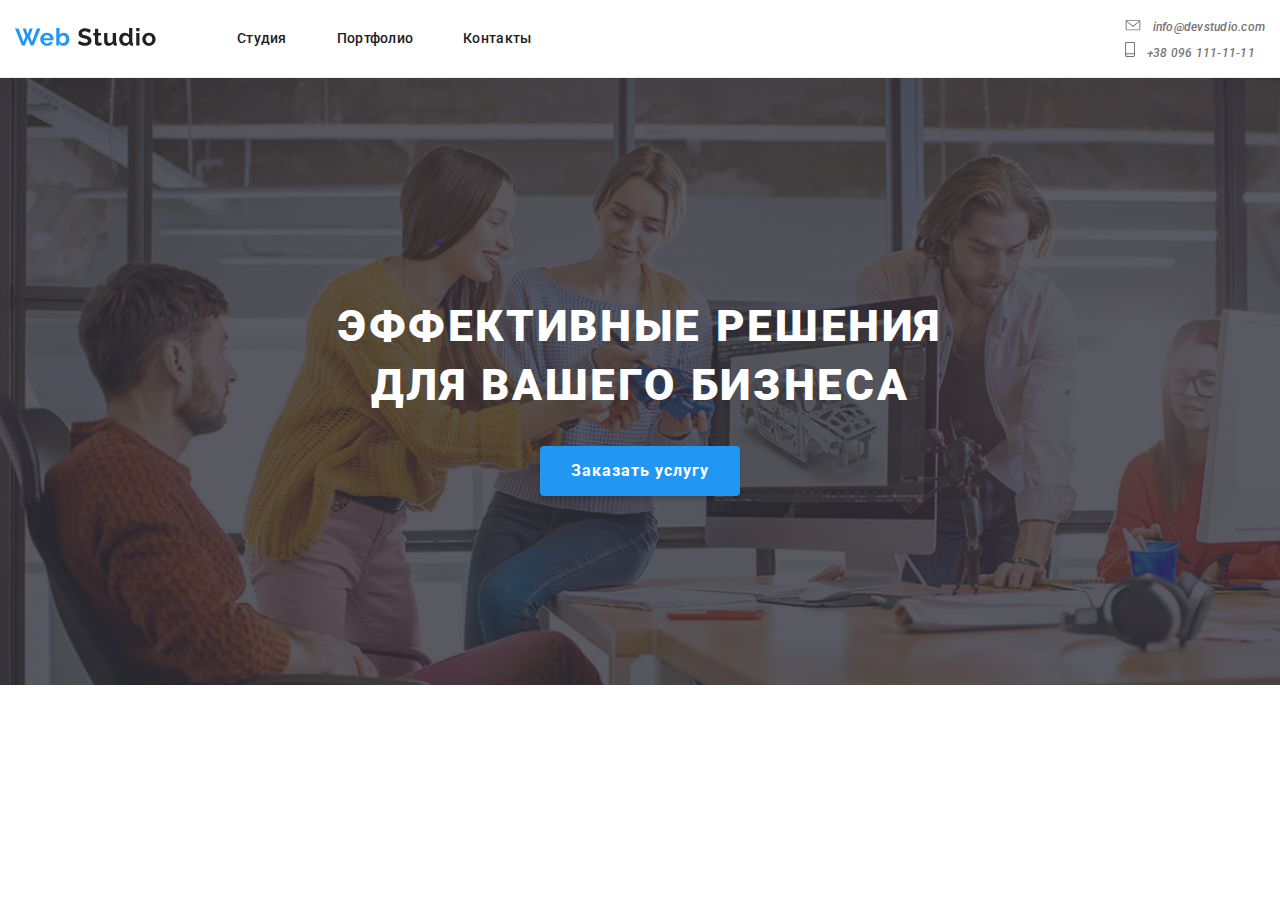
==== commit c4feb23d: "homework 8/4" ====
--- a/index.html
+++ b/index.html
@@ -56,7 +56,7 @@
               <svg width="10" height="15" fill='#757575'>
                 <use href="./img/sprite.svg#icon-smartphone"></use>
               </svg>
-              (096) 111-11-11
+              +38 096 111-11-11
             </a>
           </address>
           </div>
@@ -66,7 +66,7 @@
 
     <main> 
       <!-- Hero section -->
-       <!-- <section class="hero-text hero-bg">
+       <section class="hero-text hero-bg">
         <div class="container">
           <h1>
             Эффективные решения<br />
@@ -76,7 +76,7 @@
             Заказать услугу
           </button>
         </div>
-      </section> -->
+      </section>
 
       <!-- Секция о нас -->
     <!-- <section class="about-us">
--- a/css/main.min.css
+++ b/css/main.min.css
@@ -1,2 +1,2 @@
-body{background-color:#fff;font-family:"Roboto",sans-serif;color:#757575;font-size:14px}a:hover,a:focus{color:#2196f3;transition:cubic-bezier(0.4, 0, 0.2, 1);transition-duration:250ms}.container{padding-left:15px;padding-right:15px}@media screen and (min-width: 480px){.container{width:480px;margin:0 auto;box-sizing:border-box}}@media screen and (min-width: 768px){.container{width:768}}@media screen and (min-width: 1200px){.container{width:1200px;padding-left:15px;padding-right:15px;box-sizing:border-box}}.backdrop{position:fixed;left:0;top:0;width:100%;height:100%;background-color:rgba(0,0,0,0.5);z-index:100;justify-content:center;display:flex;align-items:center;box-sizing:border-box}.modal-form{position:relative;width:528px;height:581px;display:flex;background:#ffffff;flex-direction:column;box-shadow:0px 1px 3px rgba(0,0,0,0.12),0px 1px 1px rgba(0,0,0,0.14),0px 2px 1px rgba(0,0,0,0.2);border-radius:4px;padding:40px;box-sizing:border-box}.modal-form-title{font-family:"Roboto",sans-serif;font-size:20px;line-height:23px;text-align:center;letter-spacing:0.03em;margin-bottom:30px}.modal-form-message{resize:none}.is-hidden{opacity:0;visibility:hidden;pointer-events:none}.modal-close-btn{position:absolute;width:30px;height:30px;left:490px;bottom:543px;box-sizing:border-box;background:#ffffff;border-radius:50%;border:1px solid rgba(0,0,0,0.1);display:flex;align-items:center;justify-content:center;background-color:#fff}.modal-close-btn:hover svg use{fill:#2196f3}.modal-form-input-wrapper{position:relative;margin-bottom:28px}.modal-form-label{position:absolute;top:50%;left:0;transform:translateY(-50%);transition:cubic-bezier(0.4, 0, 0.2, 1);transition-duration:250ms;padding-left:42px}.modal-form-label-message{top:0;transform:translateY(12px)}.modal-form-message{height:120px;width:100%;padding-left:16px;padding-top:12px;display:block;font-family:"Roboto",sans-serif;font-size:14px;line-height:16px;letter-spacing:0.01em;border:1px solid rgba(33,33,33,0.2);box-sizing:border-box;border-radius:4px;resize:none}.modal-form-input{width:448px;height:40px;display:block;width:100%;font-family:"Roboto",sans-serif;font-size:14px;line-height:16px;letter-spacing:0.01em;border:1px solid rgba(33,33,33,0.2);box-sizing:border-box;border-radius:4px;padding-left:42px}.modal-form-message:focus::placeholder{color:#2196f3}.modal-form-input:focus,.modal-form-message:focus,.modal-form-input:not(:placeholder-shown),.modal-form-message:not(:placeholder-shown){outline:none;border-color:#2196f3}.modal-form-input:focus+.modal-form-label,.modal-form-input:not(:placeholder-shown)+.modal-form-label{transform:translateY(-40px);color:#2196f3;font-size:12px;line-height:14px;padding-left:12px}.modal-form-message:focus+.modal-form-label,.modal-form-message:not(:placeholder-shown)+.modal-form-label-message{transform:translateY(-20px);color:#2196f3;font-size:12px;line-height:14px;padding-left:12px}.modal-form-option-span{font-size:14px;line-height:24px;letter-spacing:0.03em;line-height:normal}.modal-form-option-span a{color:#2196f3}.modal-form-option-lable{display:flex;align-items:center;justify-content:center;margin-bottom:30px}.modal-form-checkbox{visibility:hidden}.modal-form-checkbox+.icon{width:16px;height:15px;margin-right:7px;background-color:#fff;border:2px solid #212121;box-shadow:0px 4px 4px rgba(0,0,0,0.25);border-radius:4px}.modal-form-checkbox:checked+.icon{background-image:url(../img/check.svg);background-color:#2196f3;background-size:contain;border:2px solid transparent}.modal-form-btn{display:block;margin:0 auto;width:200px;height:50px;background-color:#2196f3;border-radius:4px;border:none;color:#ffffff;box-shadow:0px 4px 4px rgba(0,0,0,0.15);outline:none;letter-spacing:0.06em;font-size:16px;line-height:30px}.modal-form-btn:hover{background:#188ce8;transition:cubic-bezier(0.4, 0, 0.2, 1);transition-duration:250ms}.modal-svg{position:absolute;top:50%;left:16px;transform:translateY(-50%);display:inline-block}.modal-form-input:focus ~ svg.modal-svg,.modal-form-input:not(:placeholder-shown) ~ svg.modal-svg,.modal-svg:hover,.modal-svg:focus{fill:#188ce8;transition:cubic-bezier(0.4, 0, 0.2, 1);transition-duration:250ms}.subscribe-form form{display:flex;align-items:center;margin-top:20px}.subscribe-email{position:relative}.subscribe-input{height:50px;width:358px;display:block;font-family:"Roboto",sans-serif;font-size:14px;line-height:16px;letter-spacing:0.01em;padding-left:16px;border:1px solid rgba(255,255,255,0.3);box-sizing:border-box;filter:drop-shadow(0px 4px 4px rgba(0,0,0,0.15));border-radius:4px;background:transparent;margin-right:12px;color:#fff}.subscribe-input+label{position:absolute;top:50%;left:0;transform:translateY(-50%);transition:cubic-bezier(0.4, 0, 0.2, 1);transition-duration:250ms;padding-left:16px;letter-spacing:0.03em;color:rgba(255,255,255,0.6)}.subscribe-input:focus+label,.subscribe-input:not(:placeholder-shown)+label,.modal-form-message:focus::placeholder{transform:translateY(-45px);color:#fff;font-size:12px;line-height:14px;padding-left:12px}.subscribe-form .blue-btn{display:flex;justify-content:center;align-items:center;font-size:16px}.subscribe-form .blue-btn svg{margin-left:10px}.modal-form-message:focus,.modal-form-message:not(:placeholder-shown){outline:none;border-bottom-color:#2196f3}.modal-form-message:focus::placeholder{color:#2196f3}@keyframes zoomInDown{from{opacity:0;-webkit-transform:scale3d(0.1, 0.1, 0.1) translate3d(0, -1000px, 0);transform:scale3d(0.1, 0.1, 0.1) translate3d(0, -1000px, 0);-webkit-animation-timing-function:cubic-bezier(0.55, 0.055, 0.675, 0.19);animation-timing-function:cubic-bezier(0.55, 0.055, 0.675, 0.19)}60%{opacity:1;-webkit-transform:scale3d(0.475, 0.475, 0.475) translate3d(0, 60px, 0);transform:scale3d(0.475, 0.475, 0.475) translate3d(0, 60px, 0);-webkit-animation-timing-function:cubic-bezier(0.175, 0.885, 0.32, 1);animation-timing-function:cubic-bezier(0.175, 0.885, 0.32, 1)}}.header{position:relative;padding-top:15px;padding-bottom:15px;background-color:#fff}.header-container{display:flex;justify-content:space-between;align-items:center;border-bottom:1px solid #ECECEC;width:100%}.icon-close{display:none}.menu-wrapper{display:none;position:absolute;top:100%;width:100%;background-color:#fff;left:0}.menu-wrapper.is-open{animation-name:zoomInDown;animation-duration:250ms;display:block}.navigation{padding-top:60px}.header-adress{display:flex;align-items:center;justify-content:center;text-decoration-line:none;flex-direction:column}.header-adress a{text-decoration:none}.menu-button{background-color:transparent;border:none;position:relative;z-index:100;padding:8px}.menu-button.is-open .icon-close{display:block}.menu-button.is-open .icon-burger{display:none}.navigation-list{list-style:none;display:flex;justify-content:center;align-items:center;flex-direction:column}.navigation-list-item a{text-decoration:none;font-weight:500;font-size:18px;line-height:1.167;letter-spacing:0.02em;color:#212121}.navigation-list-item:not(:last-child){margin-bottom:40px}.link{font-weight:500;font-size:18px;line-height:1.167;letter-spacing:0.02em;color:#757575;margin-top:60px}.button-portfolio{font-style:normal;font-weight:500;font-size:16px;line-height:1.16;text-align:center;letter-spacing:0.03em;color:#212121;background:#f5f4fa;border-radius:4px;border:0;padding:6px 22px;display:block}.button-portfolio-list{align-items:center;display:flex;justify-content:center;list-style:none}.button-portfolio-list li:not(:last-child) .button-portfolio{margin-right:8px}.button-portfolio:hover,.button-portfolio:focus{background:#2196f3;box-shadow:0px 2px 2px rgba(0,0,0,0.12),0px 1px 2px rgba(0,0,0,0.08),0px 3px 1px rgba(0,0,0,0.1);border-radius:4px;color:#fff;transition:cubic-bezier(0.4, 0, 0.2, 1);transition-duration:250ms}.portfolio-item{text-decoration:none;height:100%}.portfolio-item-title{font-style:normal;font-weight:bold;font-size:18px;line-height:2;letter-spacing:0.06em;color:#212121;text-align:left;padding:0 24px;margin-bottom:0}.portfoli-item-theme{font-style:normal;font-weight:normal;font-size:16px;line-height:1.87;letter-spacing:0.03em;color:#757575;padding:0 24px}.portfolio{padding:94px 0}.button-portfolio-list{margin-bottom:50px}.portfolio-list{align-items:flex-start;display:flex;flex-wrap:wrap;padding:0}.portfolio-list li{width:370px;height:404px;margin-right:30px;margin-bottom:30px;border:1px solid #eeeeee;box-sizing:border-box}.portfolio-list li:nth-child(3n){margin-right:0px}.portfolio-list li:hover,.portfolio-list li:focus{box-shadow:1px 4px 6px rgba(0,0,0,0.16),0px 4px 4px rgba(0,0,0,0.06),0px 1px 1px rgba(0,0,0,0.12);transition:background-color 2s cubic-bezier(0.4, 0, 0.2, 1);transition-duration:250ms}.portfoli-item-text{font-size:18px;background:rgba(33,150,243,0.9);color:#ffffff;line-height:28px;width:100%;height:100%;position:absolute;top:100%;left:0px;letter-spacing:0.03em;font-style:normal;font-weight:normal;align-items:center;display:flex;padding:63px 24px 63px 24px;box-sizing:border-box;transition:top 2s cubic-bezier(0.4, 0, 0.2, 1);transition-duration:250ms}.portfolio-item-img{position:relative;overflow:hidden}.portfolio-item:hover .portfoli-item-text{top:0}h1{font-style:normal;font-weight:900;font-size:44px;line-height:1.36;text-align:center;letter-spacing:0.06em;text-transform:uppercase;color:#fff;margin:30px 0}.hero-bg{max-width:1600px;background-image:linear-gradient(rgba(47,48,58,0.8), rgba(47,48,58,0.8)),url("../img/hero/bg.jpg");background-color:#212121;background-repeat:no-repeat;background-size:cover;margin-left:auto;margin-right:auto}.hero-text{display:flex;padding:189px 0;flex-grow:1;justify-content:center;align-items:center;flex-direction:column;box-sizing:border-box}.blue-btn{background:#2196f3;box-shadow:0px 4px 4px rgba(0,0,0,0.15);border-radius:4px;font-style:normal;font-weight:bold;font-size:16px;line-height:1.87;text-align:center;letter-spacing:0.06em;color:#fff;width:200px;height:50px;border:none;margin:0 auto;display:block;cursor:pointer}.blue-btn-hero:hover{background:#188ce8;transition:cubic-bezier(0.4, 0, 0.2, 1);transition-duration:250ms}h2{font-style:normal;font-weight:bold;font-size:36px;line-height:1.16;text-align:center;letter-spacing:0.03em;color:#212121;margin-bottom:50px;margin-top:0}.about-us{padding:94px 0 0 0}.about-us-list{display:flex;flex-direction:row;justify-content:space-between;padding:0}.about-us-list li{width:270px}.about-us-list-img{background:#f5f4fa;border-radius:4px;height:120px;width:100%;display:flex;justify-content:center;align-items:center}.about-us-list-title{margin-top:30px;font-style:normal;font-weight:bold;font-size:14px;line-height:1.33;letter-spacing:0.03em;text-transform:uppercase;color:#212121}.about-us-list-description{font-style:normal;font-weight:normal;font-size:14px;line-height:1.71;letter-spacing:0.03em;color:#757575}.services{padding:94px 0 0 0}.services-list{display:flex;flex-direction:row;justify-content:space-between;padding-bottom:110px}.services-list li{position:relative;justify-content:center;align-items:center;display:flex}.services-list-img{border-radius:4px;width:100%;display:flex}.services-text{font-style:normal;font-weight:bold;font-size:14px;line-height:1.14;text-align:center;letter-spacing:0.03em;text-transform:uppercase;color:#fff;background:rgba(47,48,58,0.8);width:370px;height:70px;position:absolute;bottom:0px;left:0px;margin:0px;align-items:center;display:flex;justify-content:center}.services-list li:not(:last-child){margin-right:30px}.our-team{width:1170px;margin:0 auto}.our-team-background{background-color:#f5f4fa;padding:94px 0 94px 0}.our-team-list li:not(:last-child){margin-right:30px}.our-team-list{display:flex;flex-direction:row;padding:0}.our-team-list li{background:#fff;box-shadow:0px 2px 1px rgba(0,0,0,0.2),0px 1px 1px rgba(0,0,0,0.14),0px 1px 3px rgba(0,0,0,0.12);border-radius:0px 0px 4px 4px}.our-teame-name{font-style:normal;font-weight:500;font-size:16px;line-height:1.18;text-align:center;letter-spacing:0.03em;color:#212121}.our-team-position{font-style:normal;font-weight:normal;font-size:16px;line-height:1.18;text-align:center;letter-spacing:0.03em;color:#757575}.social-icons{list-style:none;display:flex;padding:0;justify-content:center}.social-icons li{box-shadow:none}.social-icons li:not(:last-child){margin:0 10px 24px 0}.social-icons li a{width:40px;height:40px;align-items:center;display:flex;justify-content:center;border-radius:50%}.social-icons li a:hover,.social-icons li a:focus{background:#2196f3;transition:cubic-bezier(0.4, 0, 0.2, 1);transition-duration:250ms}.social-icons,.social-icons-team li a svg{fill:#afb1b8}.social-icons li a:hover svg,.social-icons li a:focus svg{fill:#fff;transition:cubic-bezier(0.4, 0, 0.2, 1);transition-duration:250ms}.clients{padding:94px 0 94px 0}.clients-list{margin-top:50px;align-items:center;display:flex;justify-content:center;list-style:none;padding:0}.clients-list li a{border:1px solid #afb1b8;box-sizing:border-box;border-radius:4px;align-items:center;display:flex;justify-content:center;width:170px;height:90px}.clients-list li:not(:last-child){margin-right:30px}.clients-list li a svg{fill:#afb1b8}.clients-list li a:hover svg,.clients-list li a:focus svg{fill:#2196f3;transition:cubic-bezier(0.4, 0, 0.2, 1);transition-duration:250ms}.clients-list li a:hover,.clients-list li a:focus{border:1px solid #2196f3;transition:cubic-bezier(0.4, 0, 0.2, 1);transition-duration:250ms}.footer{background:#2f303a}.footer-wrap{width:1170px;margin:0 auto;display:flex;padding:60px 0}.footer-list{align-items:center;display:flex;justify-content:center;flex-direction:column;margin-right:69px}.footer-adress{font-style:normal;font-weight:normal;font-size:14px;line-height:1.71;letter-spacing:0.03em;color:#fff;margin-top:0;margin-bottom:9px}.footer-email{margin-bottom:9px}.footer-email,.footer-tel{display:block;font-style:normal;font-weight:normal;font-size:14px;line-height:1.71;letter-spacing:0.03em;color:rgba(255,255,255,0.6);text-decoration:none}.subscribe{font-style:normal;font-weight:bold;font-size:14px;line-height:1.14;letter-spacing:0.03em;text-transform:uppercase;color:#fff}.subscribe-btn{font-style:normal;font-weight:bold;font-size:14px;line-height:1.14;letter-spacing:0.03em;text-transform:uppercase;color:#fff}.subscribe-form{margin-left:94px}.social-icons-footer li a{width:40px;height:40px;align-items:center;display:flex;justify-content:center;border-radius:50%;background:rgba(255,255,255,0.1)}.social-icons-footer{margin-top:20px}.social-icons-footer li a svg{fill:#fff}
+body{background-color:#fff;font-family:"Roboto",sans-serif;color:#757575;font-size:14px}a:hover,a:focus{color:#2196f3;transition:cubic-bezier(0.4, 0, 0.2, 1);transition-duration:250ms}.container{padding-left:15px;padding-right:15px;box-sizing:border-box}@media screen and (min-width: 480px){.container{width:480px;margin:0 auto}}@media screen and (min-width: 768px){.container{width:768}}@media screen and (min-width: 1200px){.container{width:1200px;padding-left:15px;padding-right:15px;box-sizing:border-box}}.backdrop{position:fixed;left:0;top:0;width:100%;height:100%;background-color:rgba(0,0,0,0.5);z-index:100;justify-content:center;display:flex;align-items:center;box-sizing:border-box}.modal-form{position:relative;width:528px;height:581px;display:flex;background:#ffffff;flex-direction:column;box-shadow:0px 1px 3px rgba(0,0,0,0.12),0px 1px 1px rgba(0,0,0,0.14),0px 2px 1px rgba(0,0,0,0.2);border-radius:4px;padding:40px;box-sizing:border-box}.modal-form-title{font-family:"Roboto",sans-serif;font-size:20px;line-height:23px;text-align:center;letter-spacing:0.03em;margin-bottom:30px}.modal-form-message{resize:none}.is-hidden{opacity:0;visibility:hidden;pointer-events:none}.modal-close-btn{position:absolute;width:30px;height:30px;left:490px;bottom:543px;box-sizing:border-box;background:#ffffff;border-radius:50%;border:1px solid rgba(0,0,0,0.1);display:flex;align-items:center;justify-content:center;background-color:#fff}.modal-close-btn:hover svg use{fill:#2196f3}.modal-form-input-wrapper{position:relative;margin-bottom:28px}.modal-form-label{position:absolute;top:50%;left:0;transform:translateY(-50%);transition:cubic-bezier(0.4, 0, 0.2, 1);transition-duration:250ms;padding-left:42px}.modal-form-label-message{top:0;transform:translateY(12px)}.modal-form-message{height:120px;width:100%;padding-left:16px;padding-top:12px;display:block;font-family:"Roboto",sans-serif;font-size:14px;line-height:16px;letter-spacing:0.01em;border:1px solid rgba(33,33,33,0.2);box-sizing:border-box;border-radius:4px;resize:none}.modal-form-input{width:448px;height:40px;display:block;width:100%;font-family:"Roboto",sans-serif;font-size:14px;line-height:16px;letter-spacing:0.01em;border:1px solid rgba(33,33,33,0.2);box-sizing:border-box;border-radius:4px;padding-left:42px}.modal-form-message:focus::placeholder{color:#2196f3}.modal-form-input:focus,.modal-form-message:focus,.modal-form-input:not(:placeholder-shown),.modal-form-message:not(:placeholder-shown){outline:none;border-color:#2196f3}.modal-form-input:focus+.modal-form-label,.modal-form-input:not(:placeholder-shown)+.modal-form-label{transform:translateY(-40px);color:#2196f3;font-size:12px;line-height:14px;padding-left:12px}.modal-form-message:focus+.modal-form-label,.modal-form-message:not(:placeholder-shown)+.modal-form-label-message{transform:translateY(-20px);color:#2196f3;font-size:12px;line-height:14px;padding-left:12px}.modal-form-option-span{font-size:14px;line-height:24px;letter-spacing:0.03em;line-height:normal}.modal-form-option-span a{color:#2196f3}.modal-form-option-lable{display:flex;align-items:center;justify-content:center;margin-bottom:30px}.modal-form-checkbox{visibility:hidden}.modal-form-checkbox+.icon{width:16px;height:15px;margin-right:7px;background-color:#fff;border:2px solid #212121;box-shadow:0px 4px 4px rgba(0,0,0,0.25);border-radius:4px}.modal-form-checkbox:checked+.icon{background-image:url(../img/check.svg);background-color:#2196f3;background-size:contain;border:2px solid transparent}.modal-form-btn{display:block;margin:0 auto;width:200px;height:50px;background-color:#2196f3;border-radius:4px;border:none;color:#ffffff;box-shadow:0px 4px 4px rgba(0,0,0,0.15);outline:none;letter-spacing:0.06em;font-size:16px;line-height:30px}.modal-form-btn:hover{background:#188ce8;transition:cubic-bezier(0.4, 0, 0.2, 1);transition-duration:250ms}.modal-svg{position:absolute;top:50%;left:16px;transform:translateY(-50%);display:inline-block}.modal-form-input:focus ~ svg.modal-svg,.modal-form-input:not(:placeholder-shown) ~ svg.modal-svg,.modal-svg:hover,.modal-svg:focus{fill:#188ce8;transition:cubic-bezier(0.4, 0, 0.2, 1);transition-duration:250ms}.subscribe-form form{display:flex;align-items:center;margin-top:20px}.subscribe-email{position:relative}.subscribe-input{height:50px;width:358px;display:block;font-family:"Roboto",sans-serif;font-size:14px;line-height:16px;letter-spacing:0.01em;padding-left:16px;border:1px solid rgba(255,255,255,0.3);box-sizing:border-box;filter:drop-shadow(0px 4px 4px rgba(0,0,0,0.15));border-radius:4px;background:transparent;margin-right:12px;color:#fff}.subscribe-input+label{position:absolute;top:50%;left:0;transform:translateY(-50%);transition:cubic-bezier(0.4, 0, 0.2, 1);transition-duration:250ms;padding-left:16px;letter-spacing:0.03em;color:rgba(255,255,255,0.6)}.subscribe-input:focus+label,.subscribe-input:not(:placeholder-shown)+label,.modal-form-message:focus::placeholder{transform:translateY(-45px);color:#fff;font-size:12px;line-height:14px;padding-left:12px}.subscribe-form .blue-btn{display:flex;justify-content:center;align-items:center;font-size:16px}.subscribe-form .blue-btn svg{margin-left:10px}.modal-form-message:focus,.modal-form-message:not(:placeholder-shown){outline:none;border-bottom-color:#2196f3}.modal-form-message:focus::placeholder{color:#2196f3}@keyframes zoomInDown{from{opacity:0;-webkit-transform:scale3d(0.1, 0.1, 0.1) translate3d(0, -1000px, 0);transform:scale3d(0.1, 0.1, 0.1) translate3d(0, -1000px, 0);-webkit-animation-timing-function:cubic-bezier(0.55, 0.055, 0.675, 0.19);animation-timing-function:cubic-bezier(0.55, 0.055, 0.675, 0.19)}60%{opacity:1;-webkit-transform:scale3d(0.475, 0.475, 0.475) translate3d(0, 60px, 0);transform:scale3d(0.475, 0.475, 0.475) translate3d(0, 60px, 0);-webkit-animation-timing-function:cubic-bezier(0.175, 0.885, 0.32, 1);animation-timing-function:cubic-bezier(0.175, 0.885, 0.32, 1)}}.header{position:relative;padding-top:15px;padding-bottom:15px;background-color:#fff;border-bottom:1px solid #ECECEC}.header-container{display:flex;justify-content:space-between;align-items:center;width:100%}.icon-close{display:none}.header-adress{display:flex;align-items:center;justify-content:center;text-decoration-line:none;flex-direction:column}.header-adress a{text-decoration:none}.navigation-list{list-style:none;display:flex;justify-content:center;align-items:center;flex-direction:column}.navigation-list-item a{text-decoration:none;font-weight:500;font-size:18px;line-height:1.167;letter-spacing:0.02em;color:#212121}.link{font-weight:500;font-size:18px;line-height:1.167;letter-spacing:0.02em;color:#757575}@media screen and (max-width: 767px){.header{max-width:480px;margin:0 auto}.menu-button{background-color:transparent;border:none;position:relative;z-index:100;padding:8px}.menu-button.is-open .icon-close{display:block}.menu-button.is-open .icon-burger{display:none}.menu-wrapper{display:none;position:absolute;top:100%;width:100%;background-color:#fff;left:0}.menu-wrapper.is-open{animation-name:zoomInDown;animation-duration:250ms;display:block}.navigation{padding-top:60px}.list{padding:0}.navigation-list-item:not(:last-child){margin-bottom:40px}.link{margin-top:60px}}@media screen and (min-width: 768px){.menu-button{display:none}.menu-wrapper{display:flex;align-items:center;flex:1;justify-content:space-between}.link{font-size:12px;line-height:0.857}.navigation{margin-left:81px;margin-right:84px}.navigation-list{display:flex;flex-direction:row;padding:0}.navigation-list-item a{font-size:14px;line-height:1.333;letter-spacing:0.02em;color:#212121}.navigation-list .navigation-list-item:not(:last-child){margin-right:50px}.header-adress{display:inline-grid}.header-adress a svg{margin-right:8px}.header-tel{margin-top:10px}}.button-portfolio{font-style:normal;font-weight:500;font-size:16px;line-height:1.16;text-align:center;letter-spacing:0.03em;color:#212121;background:#f5f4fa;border-radius:4px;border:0;padding:6px 22px;display:block}.button-portfolio-list{align-items:center;display:flex;justify-content:center;list-style:none}.button-portfolio-list li:not(:last-child) .button-portfolio{margin-right:8px}.button-portfolio:hover,.button-portfolio:focus{background:#2196f3;box-shadow:0px 2px 2px rgba(0,0,0,0.12),0px 1px 2px rgba(0,0,0,0.08),0px 3px 1px rgba(0,0,0,0.1);border-radius:4px;color:#fff;transition:cubic-bezier(0.4, 0, 0.2, 1);transition-duration:250ms}.portfolio-item{text-decoration:none;height:100%}.portfolio-item-title{font-style:normal;font-weight:bold;font-size:18px;line-height:2;letter-spacing:0.06em;color:#212121;text-align:left;padding:0 24px;margin-bottom:0}.portfoli-item-theme{font-style:normal;font-weight:normal;font-size:16px;line-height:1.87;letter-spacing:0.03em;color:#757575;padding:0 24px}.portfolio{padding:94px 0}.button-portfolio-list{margin-bottom:50px}.portfolio-list{align-items:flex-start;display:flex;flex-wrap:wrap;padding:0}.portfolio-list li{width:370px;height:404px;margin-right:30px;margin-bottom:30px;border:1px solid #eeeeee;box-sizing:border-box}.portfolio-list li:nth-child(3n){margin-right:0px}.portfolio-list li:hover,.portfolio-list li:focus{box-shadow:1px 4px 6px rgba(0,0,0,0.16),0px 4px 4px rgba(0,0,0,0.06),0px 1px 1px rgba(0,0,0,0.12);transition:background-color 2s cubic-bezier(0.4, 0, 0.2, 1);transition-duration:250ms}.portfoli-item-text{font-size:18px;background:rgba(33,150,243,0.9);color:#ffffff;line-height:28px;width:100%;height:100%;position:absolute;top:100%;left:0px;letter-spacing:0.03em;font-style:normal;font-weight:normal;align-items:center;display:flex;padding:63px 24px 63px 24px;box-sizing:border-box;transition:top 2s cubic-bezier(0.4, 0, 0.2, 1);transition-duration:250ms}.portfolio-item-img{position:relative;overflow:hidden}.portfolio-item:hover .portfoli-item-text{top:0}h1{font-style:normal;font-weight:900;font-size:44px;line-height:1.36;text-align:center;letter-spacing:0.06em;text-transform:uppercase;color:#fff;margin:30px 0}.hero-bg{max-width:1600px;background-image:linear-gradient(rgba(47,48,58,0.8), rgba(47,48,58,0.8)),url("../img/hero/bg.jpg");background-color:#212121;background-repeat:no-repeat;background-size:cover;margin-left:auto;margin-right:auto}.hero-text{display:flex;padding:189px 0;flex-grow:1;justify-content:center;align-items:center;flex-direction:column;box-sizing:border-box}.blue-btn{background:#2196f3;box-shadow:0px 4px 4px rgba(0,0,0,0.15);border-radius:4px;font-style:normal;font-weight:bold;font-size:16px;line-height:1.87;text-align:center;letter-spacing:0.06em;color:#fff;width:200px;height:50px;border:none;margin:0 auto;display:block;cursor:pointer}.blue-btn-hero:hover{background:#188ce8;transition:cubic-bezier(0.4, 0, 0.2, 1);transition-duration:250ms}h2{font-style:normal;font-weight:bold;font-size:36px;line-height:1.16;text-align:center;letter-spacing:0.03em;color:#212121;margin-bottom:50px;margin-top:0}.about-us{padding:94px 0 0 0}.about-us-list{display:flex;flex-direction:row;justify-content:space-between;padding:0}.about-us-list li{width:270px}.about-us-list-img{background:#f5f4fa;border-radius:4px;height:120px;width:100%;display:flex;justify-content:center;align-items:center}.about-us-list-title{margin-top:30px;font-style:normal;font-weight:bold;font-size:14px;line-height:1.33;letter-spacing:0.03em;text-transform:uppercase;color:#212121}.about-us-list-description{font-style:normal;font-weight:normal;font-size:14px;line-height:1.71;letter-spacing:0.03em;color:#757575}.services{padding:94px 0 0 0}.services-list{display:flex;flex-direction:row;justify-content:space-between;padding-bottom:110px}.services-list li{position:relative;justify-content:center;align-items:center;display:flex}.services-list-img{border-radius:4px;width:100%;display:flex}.services-text{font-style:normal;font-weight:bold;font-size:14px;line-height:1.14;text-align:center;letter-spacing:0.03em;text-transform:uppercase;color:#fff;background:rgba(47,48,58,0.8);width:370px;height:70px;position:absolute;bottom:0px;left:0px;margin:0px;align-items:center;display:flex;justify-content:center}.services-list li:not(:last-child){margin-right:30px}.our-team{width:1170px;margin:0 auto}.our-team-background{background-color:#f5f4fa;padding:94px 0 94px 0}.our-team-list li:not(:last-child){margin-right:30px}.our-team-list{display:flex;flex-direction:row;padding:0}.our-team-list li{background:#fff;box-shadow:0px 2px 1px rgba(0,0,0,0.2),0px 1px 1px rgba(0,0,0,0.14),0px 1px 3px rgba(0,0,0,0.12);border-radius:0px 0px 4px 4px}.our-teame-name{font-style:normal;font-weight:500;font-size:16px;line-height:1.18;text-align:center;letter-spacing:0.03em;color:#212121}.our-team-position{font-style:normal;font-weight:normal;font-size:16px;line-height:1.18;text-align:center;letter-spacing:0.03em;color:#757575}.social-icons{list-style:none;display:flex;padding:0;justify-content:center}.social-icons li{box-shadow:none}.social-icons li:not(:last-child){margin:0 10px 24px 0}.social-icons li a{width:40px;height:40px;align-items:center;display:flex;justify-content:center;border-radius:50%}.social-icons li a:hover,.social-icons li a:focus{background:#2196f3;transition:cubic-bezier(0.4, 0, 0.2, 1);transition-duration:250ms}.social-icons,.social-icons-team li a svg{fill:#afb1b8}.social-icons li a:hover svg,.social-icons li a:focus svg{fill:#fff;transition:cubic-bezier(0.4, 0, 0.2, 1);transition-duration:250ms}.clients{padding:94px 0 94px 0}.clients-list{margin-top:50px;align-items:center;display:flex;justify-content:center;list-style:none;padding:0}.clients-list li a{border:1px solid #afb1b8;box-sizing:border-box;border-radius:4px;align-items:center;display:flex;justify-content:center;width:170px;height:90px}.clients-list li:not(:last-child){margin-right:30px}.clients-list li a svg{fill:#afb1b8}.clients-list li a:hover svg,.clients-list li a:focus svg{fill:#2196f3;transition:cubic-bezier(0.4, 0, 0.2, 1);transition-duration:250ms}.clients-list li a:hover,.clients-list li a:focus{border:1px solid #2196f3;transition:cubic-bezier(0.4, 0, 0.2, 1);transition-duration:250ms}.footer{background:#2f303a}.footer-wrap{width:1170px;margin:0 auto;display:flex;padding:60px 0}.footer-list{align-items:center;display:flex;justify-content:center;flex-direction:column;margin-right:69px}.footer-adress{font-style:normal;font-weight:normal;font-size:14px;line-height:1.71;letter-spacing:0.03em;color:#fff;margin-top:0;margin-bottom:9px}.footer-email{margin-bottom:9px}.footer-email,.footer-tel{display:block;font-style:normal;font-weight:normal;font-size:14px;line-height:1.71;letter-spacing:0.03em;color:rgba(255,255,255,0.6);text-decoration:none}.subscribe{font-style:normal;font-weight:bold;font-size:14px;line-height:1.14;letter-spacing:0.03em;text-transform:uppercase;color:#fff}.subscribe-btn{font-style:normal;font-weight:bold;font-size:14px;line-height:1.14;letter-spacing:0.03em;text-transform:uppercase;color:#fff}.subscribe-form{margin-left:94px}.social-icons-footer li a{width:40px;height:40px;align-items:center;display:flex;justify-content:center;border-radius:50%;background:rgba(255,255,255,0.1)}.social-icons-footer{margin-top:20px}.social-icons-footer li a svg{fill:#fff}
 /*# sourceMappingURL=main.min.css.map */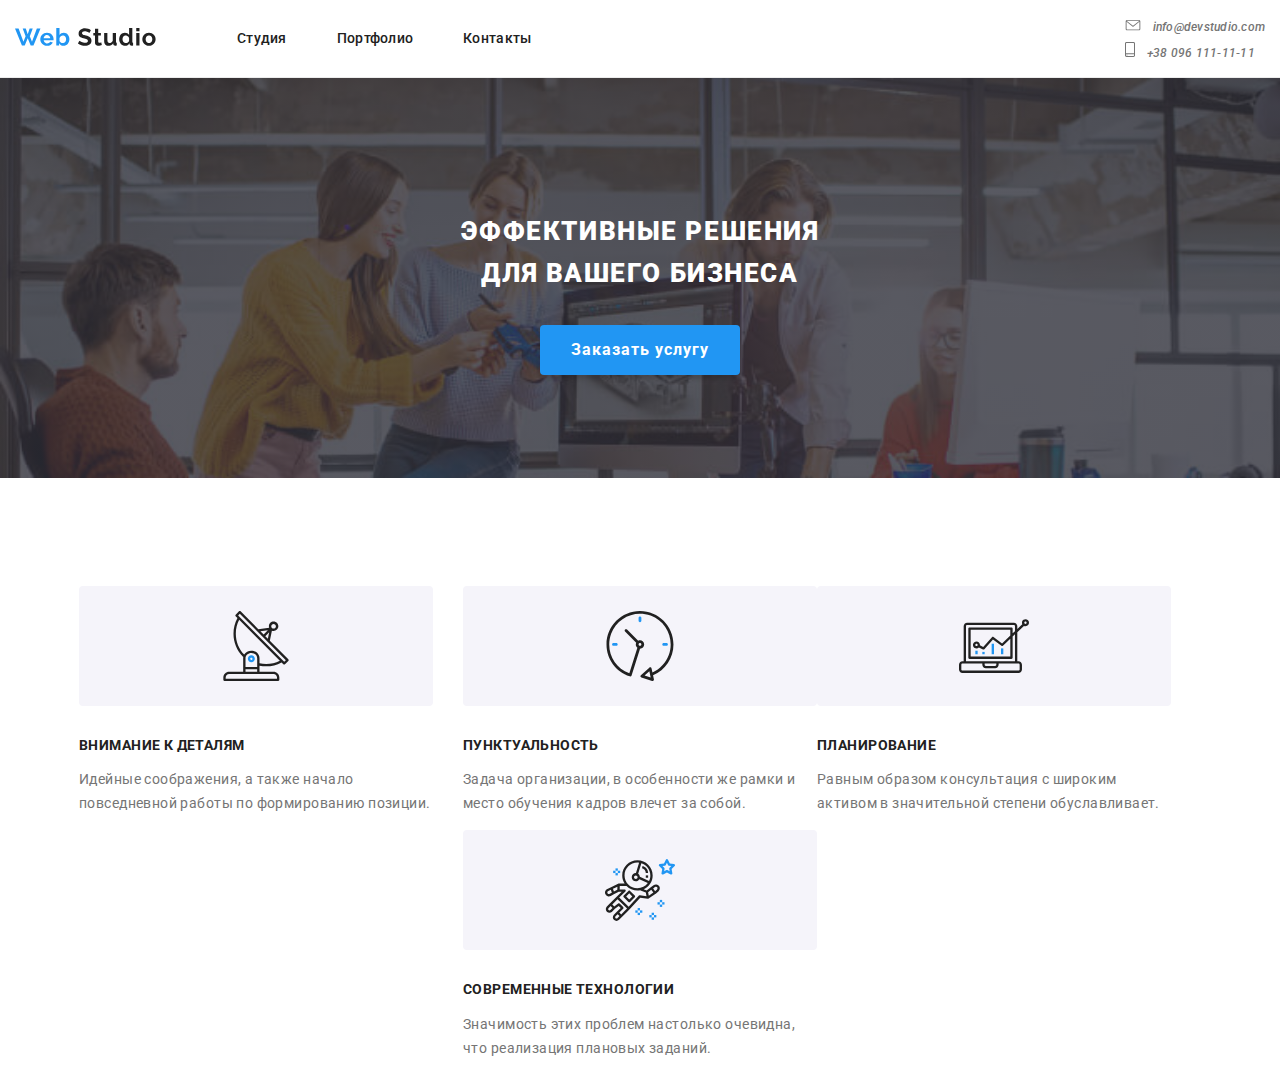
==== commit 463d3817: "homework 8/6" ====
--- a/index.html
+++ b/index.html
@@ -79,7 +79,7 @@
       </section>
 
       <!-- Секция о нас -->
-    <!-- <section class="about-us">
+    <section class="about-us">
         <div class="container">
           <h2 hidden>О нас</h2>
           <ul class="about-us-list list">
@@ -133,7 +133,7 @@
             </li>
           </ul>
         </div>
-      </section> -->
+      </section>
 
       <!-- Чем мы занимаемся -->
     <!-- <section class="services">
@@ -453,7 +453,7 @@
             </form>
         </div>
       </div>
-    </footer>
+    </footer> -->
 
     <div data-modal class="backdrop is-hidden">
       <form action="#" class="modal-form">
@@ -500,7 +500,7 @@
         </label>
         <button type="submite" class="modal-form-btn">Отправить</button>
       </form>
-    </div> -->
+    </div> 
     <script src="./js/menu.js"></script>
     <script src="./js/modal.js"></script>
   </body>
--- a/css/main.min.css
+++ b/css/main.min.css
@@ -1,2 +1,2 @@
-body{background-color:#fff;font-family:"Roboto",sans-serif;color:#757575;font-size:14px}a:hover,a:focus{color:#2196f3;transition:cubic-bezier(0.4, 0, 0.2, 1);transition-duration:250ms}.container{padding-left:15px;padding-right:15px;box-sizing:border-box}@media screen and (min-width: 480px){.container{width:480px;margin:0 auto}}@media screen and (min-width: 768px){.container{width:768}}@media screen and (min-width: 1200px){.container{width:1200px;padding-left:15px;padding-right:15px;box-sizing:border-box}}.backdrop{position:fixed;left:0;top:0;width:100%;height:100%;background-color:rgba(0,0,0,0.5);z-index:100;justify-content:center;display:flex;align-items:center;box-sizing:border-box}.modal-form{position:relative;width:528px;height:581px;display:flex;background:#ffffff;flex-direction:column;box-shadow:0px 1px 3px rgba(0,0,0,0.12),0px 1px 1px rgba(0,0,0,0.14),0px 2px 1px rgba(0,0,0,0.2);border-radius:4px;padding:40px;box-sizing:border-box}.modal-form-title{font-family:"Roboto",sans-serif;font-size:20px;line-height:23px;text-align:center;letter-spacing:0.03em;margin-bottom:30px}.modal-form-message{resize:none}.is-hidden{opacity:0;visibility:hidden;pointer-events:none}.modal-close-btn{position:absolute;width:30px;height:30px;left:490px;bottom:543px;box-sizing:border-box;background:#ffffff;border-radius:50%;border:1px solid rgba(0,0,0,0.1);display:flex;align-items:center;justify-content:center;background-color:#fff}.modal-close-btn:hover svg use{fill:#2196f3}.modal-form-input-wrapper{position:relative;margin-bottom:28px}.modal-form-label{position:absolute;top:50%;left:0;transform:translateY(-50%);transition:cubic-bezier(0.4, 0, 0.2, 1);transition-duration:250ms;padding-left:42px}.modal-form-label-message{top:0;transform:translateY(12px)}.modal-form-message{height:120px;width:100%;padding-left:16px;padding-top:12px;display:block;font-family:"Roboto",sans-serif;font-size:14px;line-height:16px;letter-spacing:0.01em;border:1px solid rgba(33,33,33,0.2);box-sizing:border-box;border-radius:4px;resize:none}.modal-form-input{width:448px;height:40px;display:block;width:100%;font-family:"Roboto",sans-serif;font-size:14px;line-height:16px;letter-spacing:0.01em;border:1px solid rgba(33,33,33,0.2);box-sizing:border-box;border-radius:4px;padding-left:42px}.modal-form-message:focus::placeholder{color:#2196f3}.modal-form-input:focus,.modal-form-message:focus,.modal-form-input:not(:placeholder-shown),.modal-form-message:not(:placeholder-shown){outline:none;border-color:#2196f3}.modal-form-input:focus+.modal-form-label,.modal-form-input:not(:placeholder-shown)+.modal-form-label{transform:translateY(-40px);color:#2196f3;font-size:12px;line-height:14px;padding-left:12px}.modal-form-message:focus+.modal-form-label,.modal-form-message:not(:placeholder-shown)+.modal-form-label-message{transform:translateY(-20px);color:#2196f3;font-size:12px;line-height:14px;padding-left:12px}.modal-form-option-span{font-size:14px;line-height:24px;letter-spacing:0.03em;line-height:normal}.modal-form-option-span a{color:#2196f3}.modal-form-option-lable{display:flex;align-items:center;justify-content:center;margin-bottom:30px}.modal-form-checkbox{visibility:hidden}.modal-form-checkbox+.icon{width:16px;height:15px;margin-right:7px;background-color:#fff;border:2px solid #212121;box-shadow:0px 4px 4px rgba(0,0,0,0.25);border-radius:4px}.modal-form-checkbox:checked+.icon{background-image:url(../img/check.svg);background-color:#2196f3;background-size:contain;border:2px solid transparent}.modal-form-btn{display:block;margin:0 auto;width:200px;height:50px;background-color:#2196f3;border-radius:4px;border:none;color:#ffffff;box-shadow:0px 4px 4px rgba(0,0,0,0.15);outline:none;letter-spacing:0.06em;font-size:16px;line-height:30px}.modal-form-btn:hover{background:#188ce8;transition:cubic-bezier(0.4, 0, 0.2, 1);transition-duration:250ms}.modal-svg{position:absolute;top:50%;left:16px;transform:translateY(-50%);display:inline-block}.modal-form-input:focus ~ svg.modal-svg,.modal-form-input:not(:placeholder-shown) ~ svg.modal-svg,.modal-svg:hover,.modal-svg:focus{fill:#188ce8;transition:cubic-bezier(0.4, 0, 0.2, 1);transition-duration:250ms}.subscribe-form form{display:flex;align-items:center;margin-top:20px}.subscribe-email{position:relative}.subscribe-input{height:50px;width:358px;display:block;font-family:"Roboto",sans-serif;font-size:14px;line-height:16px;letter-spacing:0.01em;padding-left:16px;border:1px solid rgba(255,255,255,0.3);box-sizing:border-box;filter:drop-shadow(0px 4px 4px rgba(0,0,0,0.15));border-radius:4px;background:transparent;margin-right:12px;color:#fff}.subscribe-input+label{position:absolute;top:50%;left:0;transform:translateY(-50%);transition:cubic-bezier(0.4, 0, 0.2, 1);transition-duration:250ms;padding-left:16px;letter-spacing:0.03em;color:rgba(255,255,255,0.6)}.subscribe-input:focus+label,.subscribe-input:not(:placeholder-shown)+label,.modal-form-message:focus::placeholder{transform:translateY(-45px);color:#fff;font-size:12px;line-height:14px;padding-left:12px}.subscribe-form .blue-btn{display:flex;justify-content:center;align-items:center;font-size:16px}.subscribe-form .blue-btn svg{margin-left:10px}.modal-form-message:focus,.modal-form-message:not(:placeholder-shown){outline:none;border-bottom-color:#2196f3}.modal-form-message:focus::placeholder{color:#2196f3}@keyframes zoomInDown{from{opacity:0;-webkit-transform:scale3d(0.1, 0.1, 0.1) translate3d(0, -1000px, 0);transform:scale3d(0.1, 0.1, 0.1) translate3d(0, -1000px, 0);-webkit-animation-timing-function:cubic-bezier(0.55, 0.055, 0.675, 0.19);animation-timing-function:cubic-bezier(0.55, 0.055, 0.675, 0.19)}60%{opacity:1;-webkit-transform:scale3d(0.475, 0.475, 0.475) translate3d(0, 60px, 0);transform:scale3d(0.475, 0.475, 0.475) translate3d(0, 60px, 0);-webkit-animation-timing-function:cubic-bezier(0.175, 0.885, 0.32, 1);animation-timing-function:cubic-bezier(0.175, 0.885, 0.32, 1)}}.header{position:relative;padding-top:15px;padding-bottom:15px;background-color:#fff;border-bottom:1px solid #ECECEC}.header-container{display:flex;justify-content:space-between;align-items:center;width:100%}.icon-close{display:none}.header-adress{display:flex;align-items:center;justify-content:center;text-decoration-line:none;flex-direction:column}.header-adress a{text-decoration:none}.navigation-list{list-style:none;display:flex;justify-content:center;align-items:center;flex-direction:column}.navigation-list-item a{text-decoration:none;font-weight:500;font-size:18px;line-height:1.167;letter-spacing:0.02em;color:#212121}.link{font-weight:500;font-size:18px;line-height:1.167;letter-spacing:0.02em;color:#757575}@media screen and (max-width: 767px){.header{max-width:480px;margin:0 auto}.menu-button{background-color:transparent;border:none;position:relative;z-index:100;padding:8px}.menu-button.is-open .icon-close{display:block}.menu-button.is-open .icon-burger{display:none}.menu-wrapper{display:none;position:absolute;top:100%;width:100%;background-color:#fff;left:0}.menu-wrapper.is-open{animation-name:zoomInDown;animation-duration:250ms;display:block}.navigation{padding-top:60px}.list{padding:0}.navigation-list-item:not(:last-child){margin-bottom:40px}.link{margin-top:60px}}@media screen and (min-width: 768px){.menu-button{display:none}.menu-wrapper{display:flex;align-items:center;flex:1;justify-content:space-between}.link{font-size:12px;line-height:0.857}.navigation{margin-left:81px;margin-right:84px}.navigation-list{display:flex;flex-direction:row;padding:0}.navigation-list-item a{font-size:14px;line-height:1.333;letter-spacing:0.02em;color:#212121}.navigation-list .navigation-list-item:not(:last-child){margin-right:50px}.header-adress{display:inline-grid}.header-adress a svg{margin-right:8px}.header-tel{margin-top:10px}}.button-portfolio{font-style:normal;font-weight:500;font-size:16px;line-height:1.16;text-align:center;letter-spacing:0.03em;color:#212121;background:#f5f4fa;border-radius:4px;border:0;padding:6px 22px;display:block}.button-portfolio-list{align-items:center;display:flex;justify-content:center;list-style:none}.button-portfolio-list li:not(:last-child) .button-portfolio{margin-right:8px}.button-portfolio:hover,.button-portfolio:focus{background:#2196f3;box-shadow:0px 2px 2px rgba(0,0,0,0.12),0px 1px 2px rgba(0,0,0,0.08),0px 3px 1px rgba(0,0,0,0.1);border-radius:4px;color:#fff;transition:cubic-bezier(0.4, 0, 0.2, 1);transition-duration:250ms}.portfolio-item{text-decoration:none;height:100%}.portfolio-item-title{font-style:normal;font-weight:bold;font-size:18px;line-height:2;letter-spacing:0.06em;color:#212121;text-align:left;padding:0 24px;margin-bottom:0}.portfoli-item-theme{font-style:normal;font-weight:normal;font-size:16px;line-height:1.87;letter-spacing:0.03em;color:#757575;padding:0 24px}.portfolio{padding:94px 0}.button-portfolio-list{margin-bottom:50px}.portfolio-list{align-items:flex-start;display:flex;flex-wrap:wrap;padding:0}.portfolio-list li{width:370px;height:404px;margin-right:30px;margin-bottom:30px;border:1px solid #eeeeee;box-sizing:border-box}.portfolio-list li:nth-child(3n){margin-right:0px}.portfolio-list li:hover,.portfolio-list li:focus{box-shadow:1px 4px 6px rgba(0,0,0,0.16),0px 4px 4px rgba(0,0,0,0.06),0px 1px 1px rgba(0,0,0,0.12);transition:background-color 2s cubic-bezier(0.4, 0, 0.2, 1);transition-duration:250ms}.portfoli-item-text{font-size:18px;background:rgba(33,150,243,0.9);color:#ffffff;line-height:28px;width:100%;height:100%;position:absolute;top:100%;left:0px;letter-spacing:0.03em;font-style:normal;font-weight:normal;align-items:center;display:flex;padding:63px 24px 63px 24px;box-sizing:border-box;transition:top 2s cubic-bezier(0.4, 0, 0.2, 1);transition-duration:250ms}.portfolio-item-img{position:relative;overflow:hidden}.portfolio-item:hover .portfoli-item-text{top:0}h1{font-style:normal;font-weight:900;font-size:44px;line-height:1.36;text-align:center;letter-spacing:0.06em;text-transform:uppercase;color:#fff;margin:30px 0}.hero-bg{max-width:1600px;background-image:linear-gradient(rgba(47,48,58,0.8), rgba(47,48,58,0.8)),url("../img/hero/bg.jpg");background-color:#212121;background-repeat:no-repeat;background-size:cover;margin-left:auto;margin-right:auto}.hero-text{display:flex;padding:189px 0;flex-grow:1;justify-content:center;align-items:center;flex-direction:column;box-sizing:border-box}.blue-btn{background:#2196f3;box-shadow:0px 4px 4px rgba(0,0,0,0.15);border-radius:4px;font-style:normal;font-weight:bold;font-size:16px;line-height:1.87;text-align:center;letter-spacing:0.06em;color:#fff;width:200px;height:50px;border:none;margin:0 auto;display:block;cursor:pointer}.blue-btn-hero:hover{background:#188ce8;transition:cubic-bezier(0.4, 0, 0.2, 1);transition-duration:250ms}h2{font-style:normal;font-weight:bold;font-size:36px;line-height:1.16;text-align:center;letter-spacing:0.03em;color:#212121;margin-bottom:50px;margin-top:0}.about-us{padding:94px 0 0 0}.about-us-list{display:flex;flex-direction:row;justify-content:space-between;padding:0}.about-us-list li{width:270px}.about-us-list-img{background:#f5f4fa;border-radius:4px;height:120px;width:100%;display:flex;justify-content:center;align-items:center}.about-us-list-title{margin-top:30px;font-style:normal;font-weight:bold;font-size:14px;line-height:1.33;letter-spacing:0.03em;text-transform:uppercase;color:#212121}.about-us-list-description{font-style:normal;font-weight:normal;font-size:14px;line-height:1.71;letter-spacing:0.03em;color:#757575}.services{padding:94px 0 0 0}.services-list{display:flex;flex-direction:row;justify-content:space-between;padding-bottom:110px}.services-list li{position:relative;justify-content:center;align-items:center;display:flex}.services-list-img{border-radius:4px;width:100%;display:flex}.services-text{font-style:normal;font-weight:bold;font-size:14px;line-height:1.14;text-align:center;letter-spacing:0.03em;text-transform:uppercase;color:#fff;background:rgba(47,48,58,0.8);width:370px;height:70px;position:absolute;bottom:0px;left:0px;margin:0px;align-items:center;display:flex;justify-content:center}.services-list li:not(:last-child){margin-right:30px}.our-team{width:1170px;margin:0 auto}.our-team-background{background-color:#f5f4fa;padding:94px 0 94px 0}.our-team-list li:not(:last-child){margin-right:30px}.our-team-list{display:flex;flex-direction:row;padding:0}.our-team-list li{background:#fff;box-shadow:0px 2px 1px rgba(0,0,0,0.2),0px 1px 1px rgba(0,0,0,0.14),0px 1px 3px rgba(0,0,0,0.12);border-radius:0px 0px 4px 4px}.our-teame-name{font-style:normal;font-weight:500;font-size:16px;line-height:1.18;text-align:center;letter-spacing:0.03em;color:#212121}.our-team-position{font-style:normal;font-weight:normal;font-size:16px;line-height:1.18;text-align:center;letter-spacing:0.03em;color:#757575}.social-icons{list-style:none;display:flex;padding:0;justify-content:center}.social-icons li{box-shadow:none}.social-icons li:not(:last-child){margin:0 10px 24px 0}.social-icons li a{width:40px;height:40px;align-items:center;display:flex;justify-content:center;border-radius:50%}.social-icons li a:hover,.social-icons li a:focus{background:#2196f3;transition:cubic-bezier(0.4, 0, 0.2, 1);transition-duration:250ms}.social-icons,.social-icons-team li a svg{fill:#afb1b8}.social-icons li a:hover svg,.social-icons li a:focus svg{fill:#fff;transition:cubic-bezier(0.4, 0, 0.2, 1);transition-duration:250ms}.clients{padding:94px 0 94px 0}.clients-list{margin-top:50px;align-items:center;display:flex;justify-content:center;list-style:none;padding:0}.clients-list li a{border:1px solid #afb1b8;box-sizing:border-box;border-radius:4px;align-items:center;display:flex;justify-content:center;width:170px;height:90px}.clients-list li:not(:last-child){margin-right:30px}.clients-list li a svg{fill:#afb1b8}.clients-list li a:hover svg,.clients-list li a:focus svg{fill:#2196f3;transition:cubic-bezier(0.4, 0, 0.2, 1);transition-duration:250ms}.clients-list li a:hover,.clients-list li a:focus{border:1px solid #2196f3;transition:cubic-bezier(0.4, 0, 0.2, 1);transition-duration:250ms}.footer{background:#2f303a}.footer-wrap{width:1170px;margin:0 auto;display:flex;padding:60px 0}.footer-list{align-items:center;display:flex;justify-content:center;flex-direction:column;margin-right:69px}.footer-adress{font-style:normal;font-weight:normal;font-size:14px;line-height:1.71;letter-spacing:0.03em;color:#fff;margin-top:0;margin-bottom:9px}.footer-email{margin-bottom:9px}.footer-email,.footer-tel{display:block;font-style:normal;font-weight:normal;font-size:14px;line-height:1.71;letter-spacing:0.03em;color:rgba(255,255,255,0.6);text-decoration:none}.subscribe{font-style:normal;font-weight:bold;font-size:14px;line-height:1.14;letter-spacing:0.03em;text-transform:uppercase;color:#fff}.subscribe-btn{font-style:normal;font-weight:bold;font-size:14px;line-height:1.14;letter-spacing:0.03em;text-transform:uppercase;color:#fff}.subscribe-form{margin-left:94px}.social-icons-footer li a{width:40px;height:40px;align-items:center;display:flex;justify-content:center;border-radius:50%;background:rgba(255,255,255,0.1)}.social-icons-footer{margin-top:20px}.social-icons-footer li a svg{fill:#fff}
+body{background-color:#fff;font-family:"Roboto",sans-serif;color:#757575;font-size:14px}a:hover,a:focus{color:#2196f3;transition:cubic-bezier(0.4, 0, 0.2, 1);transition-duration:250ms}.container{padding-left:15px;padding-right:15px}@media screen and (min-width: 480px){.container{width:480px;margin:0 auto;box-sizing:border-box}}@media screen and (min-width: 768px){.container{width:768px}}@media screen and (min-width: 1200px){.container{width:1200px;padding-left:15px;padding-right:15px;box-sizing:border-box}}.backdrop{position:fixed;left:0;top:0;width:100%;height:100%;background-color:rgba(0,0,0,0.5);z-index:100;justify-content:center;display:flex;align-items:center;box-sizing:border-box}.modal-form{position:relative;width:528px;height:581px;display:flex;background:#ffffff;flex-direction:column;box-shadow:0px 1px 3px rgba(0,0,0,0.12),0px 1px 1px rgba(0,0,0,0.14),0px 2px 1px rgba(0,0,0,0.2);border-radius:4px;padding:40px;box-sizing:border-box}.modal-form-title{font-family:"Roboto",sans-serif;font-size:20px;line-height:23px;text-align:center;letter-spacing:0.03em;margin-bottom:30px}.modal-form-message{resize:none}.is-hidden{opacity:0;visibility:hidden;pointer-events:none}.modal-close-btn{position:absolute;width:30px;height:30px;top:14px;right:16px;box-sizing:border-box;background:#ffffff;border-radius:50%;border:1px solid rgba(0,0,0,0.1);display:flex;align-items:center;justify-content:center;background-color:#fff}.modal-close-btn:hover svg use{fill:#2196f3}.modal-form-input-wrapper{position:relative;margin-bottom:28px}.modal-form-label{position:absolute;top:50%;left:0;transform:translateY(-50%);transition:cubic-bezier(0.4, 0, 0.2, 1);transition-duration:250ms;padding-left:42px}.modal-form-label-message{top:0;transform:translateY(12px)}.modal-form-message{height:120px;width:100%;padding-left:16px;padding-top:12px;display:block;font-family:"Roboto",sans-serif;font-size:14px;line-height:16px;letter-spacing:0.01em;border:1px solid rgba(33,33,33,0.2);box-sizing:border-box;border-radius:4px;resize:none}.modal-form-input{width:448px;height:40px;display:block;width:100%;font-family:"Roboto",sans-serif;font-size:14px;line-height:16px;letter-spacing:0.01em;border:1px solid rgba(33,33,33,0.2);box-sizing:border-box;border-radius:4px;padding-left:42px}.modal-form-message:focus::placeholder{color:#2196f3}.modal-form-input:focus,.modal-form-message:focus,.modal-form-input:not(:placeholder-shown),.modal-form-message:not(:placeholder-shown){outline:none;border-color:#2196f3}.modal-form-input:focus+.modal-form-label,.modal-form-input:not(:placeholder-shown)+.modal-form-label{transform:translateY(-40px);color:#2196f3;font-size:12px;line-height:14px;padding-left:12px}.modal-form-message:focus+.modal-form-label,.modal-form-message:not(:placeholder-shown)+.modal-form-label-message{transform:translateY(-20px);color:#2196f3;font-size:12px;line-height:14px;padding-left:12px}.modal-form-option-span{font-size:14px;line-height:24px;letter-spacing:0.03em;line-height:normal}.modal-form-option-span a{color:#2196f3}.modal-form-option-lable{display:flex;align-items:center;justify-content:center;margin-bottom:30px}.modal-form-checkbox{visibility:hidden}.modal-form-checkbox+.icon{width:16px;height:15px;margin-right:7px;background-color:#fff;border:2px solid #212121;box-shadow:0px 4px 4px rgba(0,0,0,0.25);border-radius:4px}.modal-form-checkbox:checked+.icon{background-image:url(../img/check.svg);background-color:#2196f3;background-size:contain;border:2px solid transparent}.modal-form-btn{display:block;margin:0 auto;width:200px;height:50px;background-color:#2196f3;border-radius:4px;border:none;color:#ffffff;box-shadow:0px 4px 4px rgba(0,0,0,0.15);outline:none;letter-spacing:0.06em;font-size:16px;line-height:30px}.modal-form-btn:hover{background:#188ce8;transition:cubic-bezier(0.4, 0, 0.2, 1);transition-duration:250ms}.modal-svg{position:absolute;top:50%;left:16px;transform:translateY(-50%);display:inline-block}.modal-form-input:focus ~ svg.modal-svg,.modal-form-input:not(:placeholder-shown) ~ svg.modal-svg,.modal-svg:hover,.modal-svg:focus{fill:#188ce8;transition:cubic-bezier(0.4, 0, 0.2, 1);transition-duration:250ms}.subscribe-form form{display:flex;align-items:center;margin-top:20px}.subscribe-email{position:relative}.subscribe-input{height:50px;width:358px;display:block;font-family:"Roboto",sans-serif;font-size:14px;line-height:16px;letter-spacing:0.01em;padding-left:16px;border:1px solid rgba(255,255,255,0.3);box-sizing:border-box;filter:drop-shadow(0px 4px 4px rgba(0,0,0,0.15));border-radius:4px;background:transparent;margin-right:12px;color:#fff}.subscribe-input+label{position:absolute;top:50%;left:0;transform:translateY(-50%);transition:cubic-bezier(0.4, 0, 0.2, 1);transition-duration:250ms;padding-left:16px;letter-spacing:0.03em;color:rgba(255,255,255,0.6)}.subscribe-input:focus+label,.subscribe-input:not(:placeholder-shown)+label,.modal-form-message:focus::placeholder{transform:translateY(-45px);color:#fff;font-size:12px;line-height:14px;padding-left:12px}.subscribe-form .blue-btn{display:flex;justify-content:center;align-items:center;font-size:16px}.subscribe-form .blue-btn svg{margin-left:10px}.modal-form-message:focus,.modal-form-message:not(:placeholder-shown){outline:none;border-bottom-color:#2196f3}.modal-form-message:focus::placeholder{color:#2196f3}@media screen and (max-width: 767px){.modal-form{position:relative;width:450px;height:609px;display:flex;background:#ffffff;flex-direction:column;box-shadow:0px 1px 3px rgba(0,0,0,0.12),0px 1px 1px rgba(0,0,0,0.14),0px 2px 1px rgba(0,0,0,0.2);border-radius:4px;padding:40px;box-sizing:border-box}.modal-form-title{font-family:"Roboto",sans-serif;font-size:20px;line-height:1.304;text-align:center;letter-spacing:0.03em;margin-bottom:30px}.modal-form-message{resize:none}}@keyframes zoomInDown{from{opacity:0;-webkit-transform:scale3d(0.1, 0.1, 0.1) translate3d(0, -1000px, 0);transform:scale3d(0.1, 0.1, 0.1) translate3d(0, -1000px, 0);-webkit-animation-timing-function:cubic-bezier(0.55, 0.055, 0.675, 0.19);animation-timing-function:cubic-bezier(0.55, 0.055, 0.675, 0.19)}60%{opacity:1;-webkit-transform:scale3d(0.475, 0.475, 0.475) translate3d(0, 60px, 0);transform:scale3d(0.475, 0.475, 0.475) translate3d(0, 60px, 0);-webkit-animation-timing-function:cubic-bezier(0.175, 0.885, 0.32, 1);animation-timing-function:cubic-bezier(0.175, 0.885, 0.32, 1)}}.header{position:relative;padding-top:15px;padding-bottom:15px;background-color:#fff;border-bottom:1px solid #ECECEC}.header-container{display:flex;justify-content:space-between;align-items:center;width:100%}.icon-close{display:none}.header-adress{display:flex;align-items:center;justify-content:center;text-decoration-line:none;flex-direction:column}.header-adress a{text-decoration:none}.navigation-list{list-style:none;display:flex;justify-content:center;align-items:center;flex-direction:column}.navigation-list-item a{text-decoration:none;font-weight:500;font-size:18px;line-height:1.167;letter-spacing:0.02em;color:#212121}.link{font-weight:500;font-size:18px;line-height:1.167;letter-spacing:0.02em;color:#757575}@media screen and (max-width: 767px){.header-container{width:auto}.header{max-width:480px;margin:0 auto}.menu-button{background-color:transparent;border:none;position:relative;z-index:100;padding:8px}.menu-button.is-open .icon-close{display:block}.menu-button.is-open .icon-burger{display:none}.menu-wrapper{display:none;position:absolute;top:100%;width:100%;background-color:#fff;left:0}.menu-wrapper.is-open{animation-name:zoomInDown;animation-duration:250ms;display:block}.navigation{padding-top:60px}.list{padding:0}.navigation-list-item:not(:last-child){margin-bottom:40px}.link{margin-top:60px}}@media screen and (min-width: 768px){.menu-button{display:none}.menu-wrapper{display:flex;align-items:center;flex:1;justify-content:space-between}.link{font-size:12px;line-height:0.857}.navigation{margin-left:81px;margin-right:84px}.navigation-list{display:flex;flex-direction:row;padding:0}.navigation-list-item a{font-size:14px;line-height:1.333;letter-spacing:0.02em;color:#212121}.navigation-list .navigation-list-item:not(:last-child){margin-right:50px}.header-adress{display:inline-grid}.header-adress a svg{margin-right:8px}.header-tel{margin-top:10px}}.button-portfolio{font-style:normal;font-weight:500;font-size:16px;line-height:1.16;text-align:center;letter-spacing:0.03em;color:#212121;background:#f5f4fa;border-radius:4px;border:0;padding:6px 22px;display:block}.button-portfolio-list{align-items:center;display:flex;justify-content:center;list-style:none}.button-portfolio-list li:not(:last-child) .button-portfolio{margin-right:8px}.button-portfolio:hover,.button-portfolio:focus{background:#2196f3;box-shadow:0px 2px 2px rgba(0,0,0,0.12),0px 1px 2px rgba(0,0,0,0.08),0px 3px 1px rgba(0,0,0,0.1);border-radius:4px;color:#fff;transition:cubic-bezier(0.4, 0, 0.2, 1);transition-duration:250ms}.portfolio-item{text-decoration:none;height:100%}.portfolio-item-title{font-style:normal;font-weight:bold;font-size:18px;line-height:2;letter-spacing:0.06em;color:#212121;text-align:left;padding:0 24px;margin-bottom:0}.portfoli-item-theme{font-style:normal;font-weight:normal;font-size:16px;line-height:1.87;letter-spacing:0.03em;color:#757575;padding:0 24px}.portfolio{padding:94px 0}.button-portfolio-list{margin-bottom:50px}.portfolio-list{align-items:flex-start;display:flex;flex-wrap:wrap;padding:0}.portfolio-list li{width:370px;height:404px;margin-right:30px;margin-bottom:30px;border:1px solid #eeeeee;box-sizing:border-box}.portfolio-list li:nth-child(3n){margin-right:0px}.portfolio-list li:hover,.portfolio-list li:focus{box-shadow:1px 4px 6px rgba(0,0,0,0.16),0px 4px 4px rgba(0,0,0,0.06),0px 1px 1px rgba(0,0,0,0.12);transition:background-color 2s cubic-bezier(0.4, 0, 0.2, 1);transition-duration:250ms}.portfoli-item-text{font-size:18px;background:rgba(33,150,243,0.9);color:#ffffff;line-height:28px;width:100%;height:100%;position:absolute;top:100%;left:0px;letter-spacing:0.03em;font-style:normal;font-weight:normal;align-items:center;display:flex;padding:63px 24px 63px 24px;box-sizing:border-box;transition:top 2s cubic-bezier(0.4, 0, 0.2, 1);transition-duration:250ms}.portfolio-item-img{position:relative;overflow:hidden}.portfolio-item:hover .portfoli-item-text{top:0}h1{font-style:normal;font-weight:900;font-size:44px;line-height:1.36;text-align:center;letter-spacing:0.06em;text-transform:uppercase;color:#fff;margin:30px 0}.hero-bg{max-width:1600px;background-image:linear-gradient(rgba(47,48,58,0.8), rgba(47,48,58,0.8)),url("../img/hero/bg.jpg");background-color:#212121;background-repeat:no-repeat;background-size:cover;margin-left:auto;margin-right:auto}.hero-text{display:flex;padding:189px 0;flex-grow:1;justify-content:center;align-items:center;flex-direction:column;box-sizing:border-box}.blue-btn{background:#2196f3;box-shadow:0px 4px 4px rgba(0,0,0,0.15);border-radius:4px;font-style:normal;font-weight:bold;font-size:16px;line-height:1.87;text-align:center;letter-spacing:0.06em;color:#fff;width:200px;height:50px;border:none;margin:0 auto;display:block;cursor:pointer}.blue-btn-hero:hover{background:#188ce8;transition:cubic-bezier(0.4, 0, 0.2, 1);transition-duration:250ms}@media screen and (max-width: 767px){.hero-bg{padding:0;width:100%;height:400px;background-image:linear-gradient(rgba(47,48,58,0.8), rgba(47,48,58,0.8)),url("../img/hero/mobile.jpg");background-color:#212121;background-repeat:no-repeat;background-size:cover;margin-left:auto;margin-right:auto}}@media screen and (max-width: 767px) and (min-device-pixel-ratio: 2), screen and (max-width: 767px) and (min-resolution: 192dpi), screen and (max-width: 767px) and (min-resolution: 2dppx){.hero-bg{padding:0;width:100%;background-image:linear-gradient(rgba(47,48,58,0.8), rgba(47,48,58,0.8)),url("/img/hero/mobile@2x.jpg")}}@media screen and (max-width: 767px){h1{font-size:26px;line-height:1.615}}@media screen and (min-width: 768px){.hero-bg{padding:0;width:100%;height:400px;background-image:linear-gradient(rgba(47,48,58,0.8), rgba(47,48,58,0.8)),url("/img/hero/tablet.jpg");background-color:#212121;background-repeat:no-repeat;background-size:cover;margin-left:auto;margin-right:auto}}@media screen and (min-width: 768px) and (min-device-pixel-ratio: 2), screen and (min-width: 768px) and (min-resolution: 192dpi), screen and (min-width: 768px) and (min-resolution: 2dppx){.hero-bg{padding:0;width:100%;background-image:linear-gradient(rgba(47,48,58,0.8), rgba(47,48,58,0.8)),url("/img/hero/tablet2x.jpg")}}@media screen and (min-width: 768px){h1{font-size:26px;line-height:1.615}}h2{font-style:normal;font-weight:bold;font-size:36px;line-height:1.16;text-align:center;letter-spacing:0.03em;color:#212121;margin-bottom:50px;margin-top:0}.about-us{padding:94px 0 0 0}.about-us-list{display:flex;flex-direction:row;justify-content:space-between;padding:0}.about-us-list li{width:270px}.about-us-list-img{background:#f5f4fa;border-radius:4px;height:120px;width:100%;display:flex;justify-content:center;align-items:center}.about-us-list-title{margin-top:30px;font-style:normal;font-weight:bold;font-size:14px;line-height:1.33;letter-spacing:0.03em;text-transform:uppercase;color:#212121}.about-us-list-description{font-style:normal;font-weight:normal;font-size:14px;line-height:1.71;letter-spacing:0.03em;color:#757575}@media screen and (max-width: 767px){.about-us-list{list-style:none;flex-direction:column;justify-content:center;align-items:center}.about-us-list li{width:450px}}@media screen and (min-width: 768px){.about-us-list{list-style:none;flex-direction:row;justify-content:center;align-items:end;flex-flow:wrap}.about-us-list li{width:354px}.about-us-list li:nth-child(2n-1){margin-right:30px}}.services{padding:94px 0 0 0}.services-list{display:flex;flex-direction:row;justify-content:space-between;padding-bottom:110px}.services-list li{position:relative;justify-content:center;align-items:center;display:flex}.services-list-img{border-radius:4px;width:100%;display:flex}.services-text{font-style:normal;font-weight:bold;font-size:14px;line-height:1.14;text-align:center;letter-spacing:0.03em;text-transform:uppercase;color:#fff;background:rgba(47,48,58,0.8);width:370px;height:70px;position:absolute;bottom:0px;left:0px;margin:0px;align-items:center;display:flex;justify-content:center}.services-list li:not(:last-child){margin-right:30px}.our-team{width:1170px;margin:0 auto}.our-team-background{background-color:#f5f4fa;padding:94px 0 94px 0}.our-team-list li:not(:last-child){margin-right:30px}.our-team-list{display:flex;flex-direction:row;padding:0}.our-team-list li{background:#fff;box-shadow:0px 2px 1px rgba(0,0,0,0.2),0px 1px 1px rgba(0,0,0,0.14),0px 1px 3px rgba(0,0,0,0.12);border-radius:0px 0px 4px 4px}.our-teame-name{font-style:normal;font-weight:500;font-size:16px;line-height:1.18;text-align:center;letter-spacing:0.03em;color:#212121}.our-team-position{font-style:normal;font-weight:normal;font-size:16px;line-height:1.18;text-align:center;letter-spacing:0.03em;color:#757575}.social-icons{list-style:none;display:flex;padding:0;justify-content:center}.social-icons li{box-shadow:none}.social-icons li:not(:last-child){margin:0 10px 24px 0}.social-icons li a{width:40px;height:40px;align-items:center;display:flex;justify-content:center;border-radius:50%}.social-icons li a:hover,.social-icons li a:focus{background:#2196f3;transition:cubic-bezier(0.4, 0, 0.2, 1);transition-duration:250ms}.social-icons,.social-icons-team li a svg{fill:#afb1b8}.social-icons li a:hover svg,.social-icons li a:focus svg{fill:#fff;transition:cubic-bezier(0.4, 0, 0.2, 1);transition-duration:250ms}.clients{padding:94px 0 94px 0}.clients-list{margin-top:50px;align-items:center;display:flex;justify-content:center;list-style:none;padding:0}.clients-list li a{border:1px solid #afb1b8;box-sizing:border-box;border-radius:4px;align-items:center;display:flex;justify-content:center;width:170px;height:90px}.clients-list li:not(:last-child){margin-right:30px}.clients-list li a svg{fill:#afb1b8}.clients-list li a:hover svg,.clients-list li a:focus svg{fill:#2196f3;transition:cubic-bezier(0.4, 0, 0.2, 1);transition-duration:250ms}.clients-list li a:hover,.clients-list li a:focus{border:1px solid #2196f3;transition:cubic-bezier(0.4, 0, 0.2, 1);transition-duration:250ms}.footer{background:#2f303a}.footer-wrap{width:1170px;margin:0 auto;display:flex;padding:60px 0}.footer-list{align-items:center;display:flex;justify-content:center;flex-direction:column;margin-right:69px}.footer-adress{font-style:normal;font-weight:normal;font-size:14px;line-height:1.71;letter-spacing:0.03em;color:#fff;margin-top:0;margin-bottom:9px}.footer-email{margin-bottom:9px}.footer-email,.footer-tel{display:block;font-style:normal;font-weight:normal;font-size:14px;line-height:1.71;letter-spacing:0.03em;color:rgba(255,255,255,0.6);text-decoration:none}.subscribe{font-style:normal;font-weight:bold;font-size:14px;line-height:1.14;letter-spacing:0.03em;text-transform:uppercase;color:#fff}.subscribe-btn{font-style:normal;font-weight:bold;font-size:14px;line-height:1.14;letter-spacing:0.03em;text-transform:uppercase;color:#fff}.subscribe-form{margin-left:94px}.social-icons-footer li a{width:40px;height:40px;align-items:center;display:flex;justify-content:center;border-radius:50%;background:rgba(255,255,255,0.1)}.social-icons-footer{margin-top:20px}.social-icons-footer li a svg{fill:#fff}
 /*# sourceMappingURL=main.min.css.map */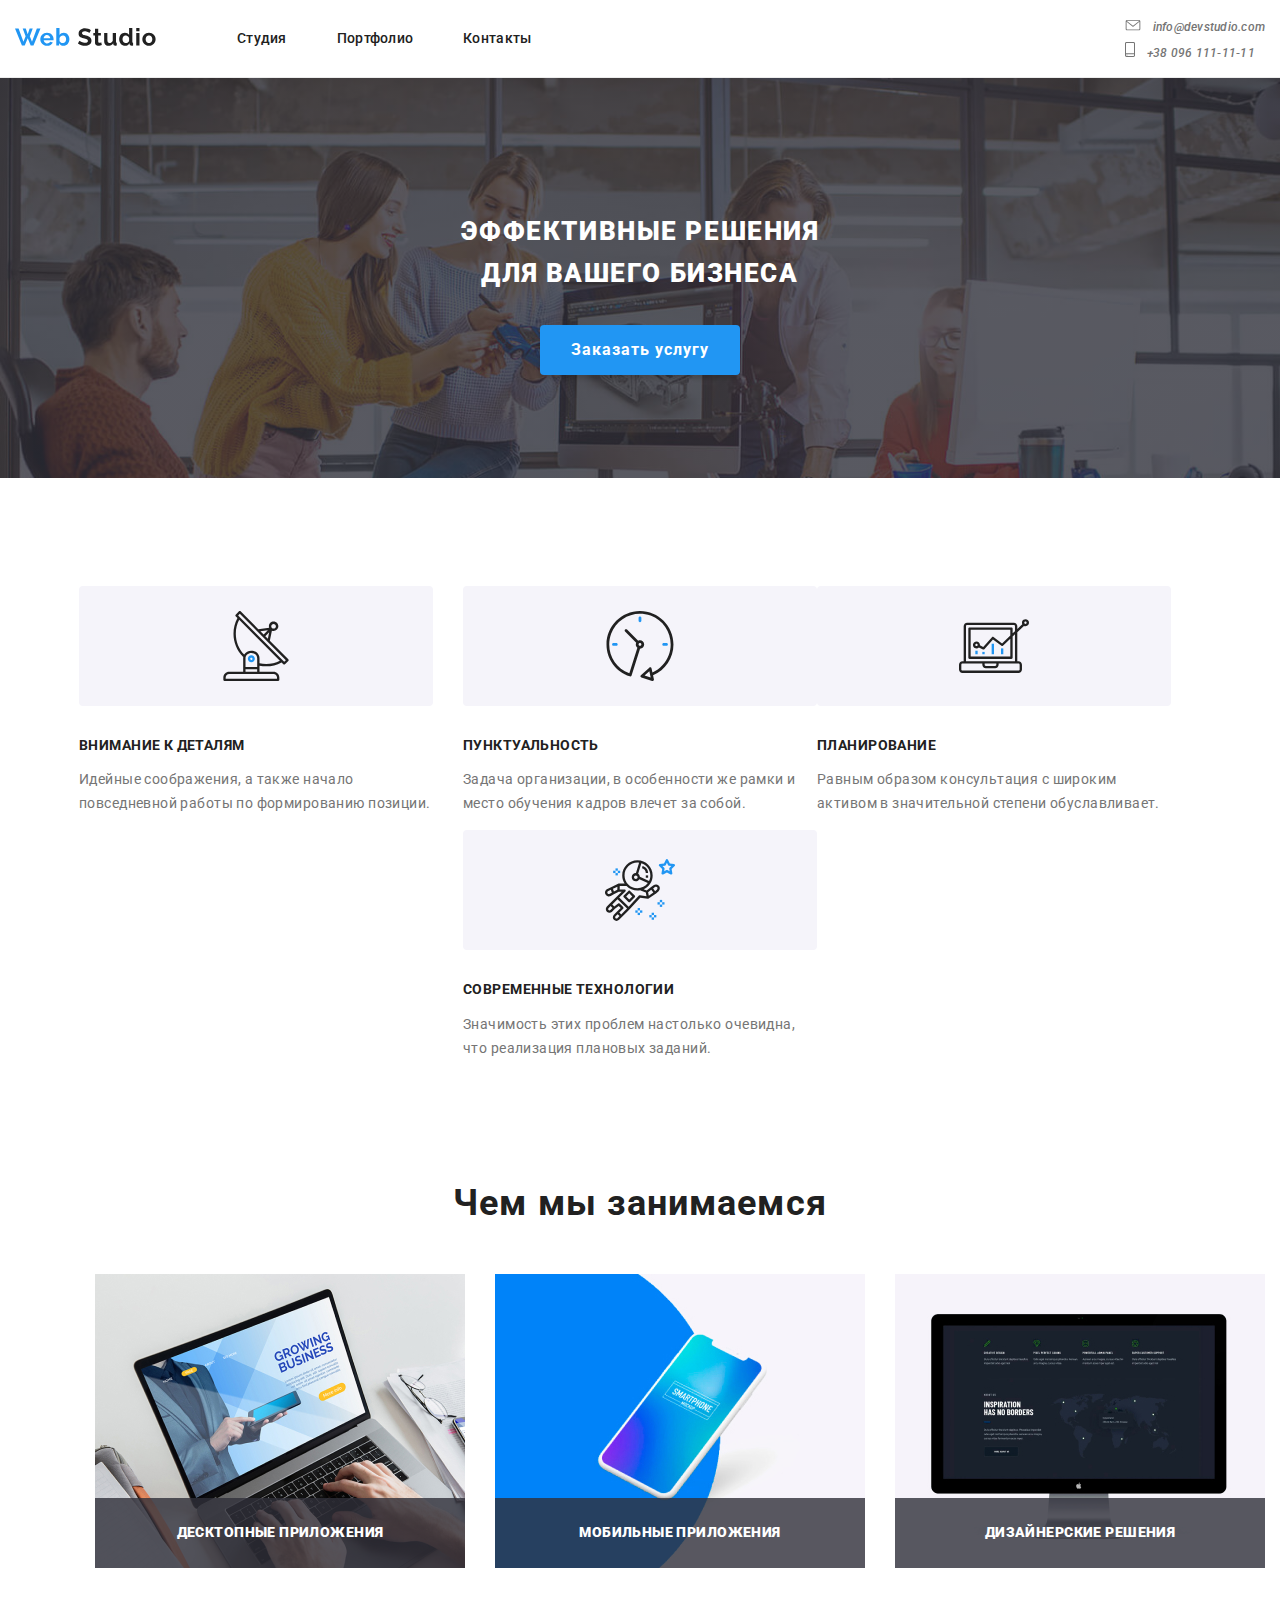
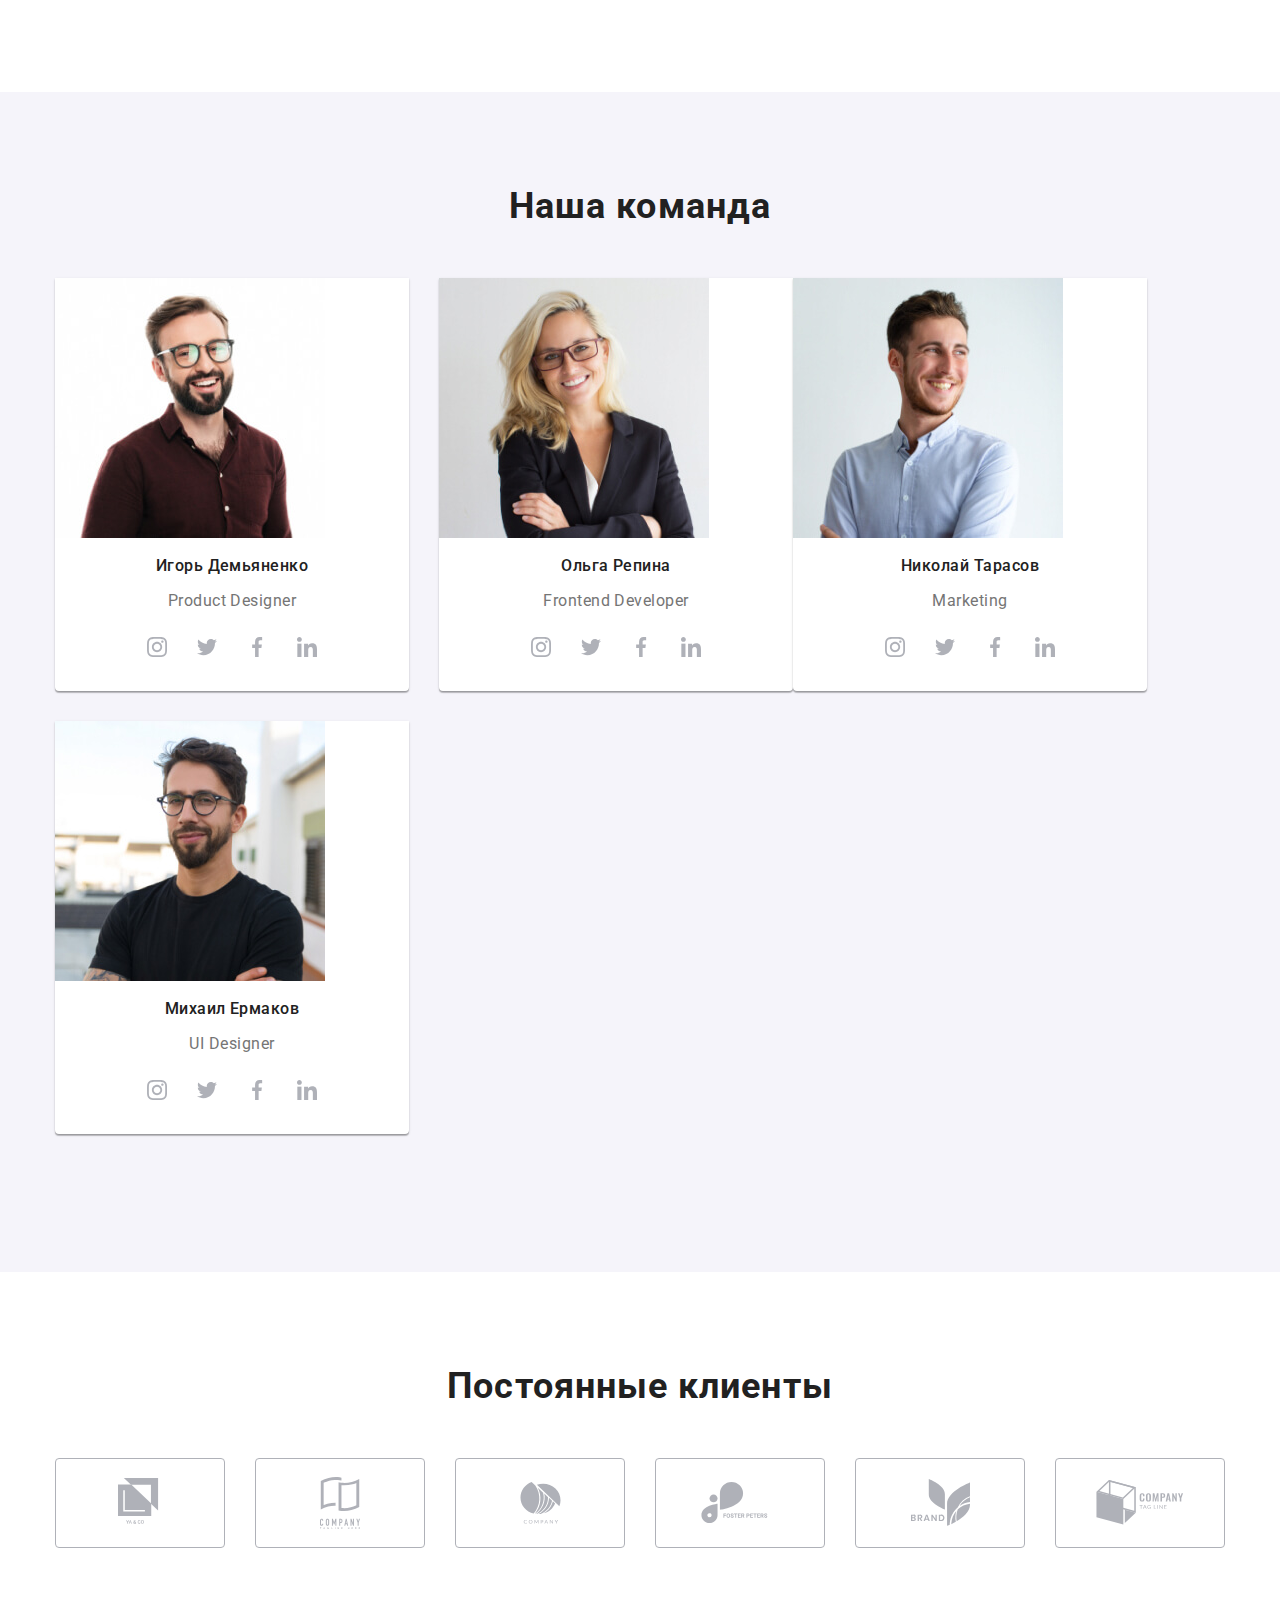
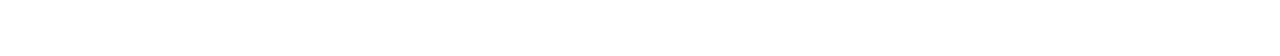
==== commit c2b18076: "homework 8/7" ====
--- a/index.html
+++ b/index.html
@@ -136,7 +136,7 @@
       </section>
 
       <!-- Чем мы занимаемся -->
-    <!-- <section class="services">
+    <section class="services">
         <div class="container">
           <h2>Чем мы занимаемся</h2>
           <ul class="services-list list">
@@ -169,20 +169,25 @@
             </li>
           </ul>
         </div>
-      </section> -->
+      </section>
 
       <!-- Наша команда -->
-    <!-- <section class="our-team-background">
+    <section class="our-team-background">
         <div class="container">
           <div class="our-team">
             <h2>Наша команда</h2>
             <ul class="our-team-list list">
               <li>
-                <img
-                  src="./img/our_team/our_team1.jpg"
-                  alt="Фото Николая Кучеренко"
-                />
-                <h3 class="our-teame-name">Николай Кучеренко</h3>
+                <!-- 11111-->
+                  <picture>
+                    <source srcset="./img/our_team/desctop/desctop_1.jpg 1x, ./img/our_team/desctop/desctop1_2x.jpg 2x" media="(min-width: 1200px)">
+                   <source srcset="./img/our_team/tablet/tablet1.jpg 1x, ./img/our_team/tablet/tablet1_2x.jpg 2x" media="(min-width: 768px)">
+                   <source srcset="./img/our_team/mobile/team1.jpg 1x, ./img/our_team/mobile/team1_2x.jpg 2x" media="(min-width: 320px)">
+                      <img
+                      src="./img/our_team/mobile/team1.jpg"
+                      alt="Фото Игорь Демьяненко"/>
+                   </picture> 
+                <h3 class="our-teame-name">Игорь Демьяненко</h3>
                 <p class="our-team-position">Product Designer</p>
                 <ul class="social-icons social-icons-team">
                   <li>
@@ -216,11 +221,16 @@
                 </ul>
               </li>
               <li>
-                <img
-                  src="./img/our_team/our_team2.jpg"
-                  alt="Фото Ольги Ивановой"
-                />
-                <h3 class="our-teame-name">Ольга Иванова</h3>
+                <!-- 22222-->
+                <picture>
+                  <source srcset="./img/our_team/desctop/desctop2.jpg 1x, ./img/our_team/desctop/desctop2_2x.jpg 2x" media="(min-width: 1200px)">
+                 <source srcset="./img/our_team/tablet/tablet2_1.jpg 1x, ./img/our_team/tablet/tablet2_2x.jpg 2x" media="(min-width: 768px)">
+                 <source srcset="./img/our_team/mobile/team2.jpg 1x, ./img/our_team/mobile/team2_2x.jpg 2x" media="(min-width: 320px)">
+                  <img
+                  src="./img/our_team/mobile/team2.jpg"
+                  alt="Фото Ольга Репина"/>
+              </picture>
+                 <h3 class="our-teame-name">Ольга Репина</h3>
                 <p class="our-team-position">Frontend Developer</p>
                 <ul class="social-icons social-icons-team">
                   <li>
@@ -254,11 +264,16 @@
                 </ul>
               </li>
               <li>
-                <img
-                  src="./img/our_team/our_team3.jpg"
-                  alt="Фото Андрея Шевченка"
-                />
-                <h3 class="our-teame-name">Андрей Шевченко</h3>
+                <!-- 333333-->
+                <picture>
+                  <source srcset="./img/our_team/desctop/desctop3.jpg 1x, ./img/our_team/desctop/desctop3_2x.jpg 2x" media="(min-width: 1200px)">
+                 <source srcset="./img/our_team/tablet/tablet3 .jpg 1x, ./img/our_team/tablet/tablet3_2x.jpg 2x" media="(min-width: 768px)">
+                 <source srcset="./img/our_team/mobile/team3.jpg 1x, ./img/our_team/mobile/team3_2x.jpg 2x" media="(min-width: 320px)">
+                  <img
+                  src="./img/our_team/mobile/team3.jpg"
+                  alt="Фото Николай Тарасов"/>
+              </picture>
+                <h3 class="our-teame-name">Николай Тарасов</h3>
                 <p class="our-team-position">Marketing</p>
                 <ul class="social-icons social-icons-team">
                   <li>
@@ -292,11 +307,16 @@
                 </ul>
               </li>
               <li>
-                <img
-                  src="./img/our_team/our_team4.jpg"
-                  alt="Фото Ивана Николаева"
-                />
-                <h3 class="our-teame-name">Иван Николаев</h3>
+                <!-- 4444444-->
+                <picture>
+                  <source srcset="./img/our_team/desctop/desctop4.jpg 1x, ./img/our_team/desctop/desctop4_2x.jpg 2x" media="(min-width: 1200px)">
+                 <source srcset="./img/our_team/tablet/tablet4.jpg 1x, ./img/our_team/tablet/tablet4_2x.jpg 2x" media="(min-width: 768px)">
+                 <source srcset="./img/our_team/mobile/team4.jpg 1x, ./img/our_team/mobile/team4_2x.jpg 2x" media="(min-width: 320px)">
+                  <img
+                  src="./img/our_team/mobile/team4.jpg"
+                  alt="Фото Михаил Ермаков"/>
+              </picture>
+                <h3 class="our-teame-name">Михаил Ермаков</h3>
                 <p class="our-team-position">UI Designer</p>
                 <ul class="social-icons social-icons-team">
                   <li>
@@ -332,10 +352,10 @@
             </ul>
           </div>
         </div>
-      </section> -->
+      </section>
 
       <!-- Постоянные клиенты -->
-    <!-- <section class="clients">
+    <section class="clients">
         <div class="container">
           <h2>Постоянные клиенты</h2>
           <ul class="clients-list">
@@ -384,7 +404,7 @@
             </li>
           </ul>
         </div>
-      </section> -->
+      </section>
     </main>
 
     <!-- <footer class="footer">
--- a/css/main.min.css
+++ b/css/main.min.css
@@ -1,2 +1,2 @@
-body{background-color:#fff;font-family:"Roboto",sans-serif;color:#757575;font-size:14px}a:hover,a:focus{color:#2196f3;transition:cubic-bezier(0.4, 0, 0.2, 1);transition-duration:250ms}.container{padding-left:15px;padding-right:15px}@media screen and (min-width: 480px){.container{width:480px;margin:0 auto;box-sizing:border-box}}@media screen and (min-width: 768px){.container{width:768px}}@media screen and (min-width: 1200px){.container{width:1200px;padding-left:15px;padding-right:15px;box-sizing:border-box}}.backdrop{position:fixed;left:0;top:0;width:100%;height:100%;background-color:rgba(0,0,0,0.5);z-index:100;justify-content:center;display:flex;align-items:center;box-sizing:border-box}.modal-form{position:relative;width:528px;height:581px;display:flex;background:#ffffff;flex-direction:column;box-shadow:0px 1px 3px rgba(0,0,0,0.12),0px 1px 1px rgba(0,0,0,0.14),0px 2px 1px rgba(0,0,0,0.2);border-radius:4px;padding:40px;box-sizing:border-box}.modal-form-title{font-family:"Roboto",sans-serif;font-size:20px;line-height:23px;text-align:center;letter-spacing:0.03em;margin-bottom:30px}.modal-form-message{resize:none}.is-hidden{opacity:0;visibility:hidden;pointer-events:none}.modal-close-btn{position:absolute;width:30px;height:30px;top:14px;right:16px;box-sizing:border-box;background:#ffffff;border-radius:50%;border:1px solid rgba(0,0,0,0.1);display:flex;align-items:center;justify-content:center;background-color:#fff}.modal-close-btn:hover svg use{fill:#2196f3}.modal-form-input-wrapper{position:relative;margin-bottom:28px}.modal-form-label{position:absolute;top:50%;left:0;transform:translateY(-50%);transition:cubic-bezier(0.4, 0, 0.2, 1);transition-duration:250ms;padding-left:42px}.modal-form-label-message{top:0;transform:translateY(12px)}.modal-form-message{height:120px;width:100%;padding-left:16px;padding-top:12px;display:block;font-family:"Roboto",sans-serif;font-size:14px;line-height:16px;letter-spacing:0.01em;border:1px solid rgba(33,33,33,0.2);box-sizing:border-box;border-radius:4px;resize:none}.modal-form-input{width:448px;height:40px;display:block;width:100%;font-family:"Roboto",sans-serif;font-size:14px;line-height:16px;letter-spacing:0.01em;border:1px solid rgba(33,33,33,0.2);box-sizing:border-box;border-radius:4px;padding-left:42px}.modal-form-message:focus::placeholder{color:#2196f3}.modal-form-input:focus,.modal-form-message:focus,.modal-form-input:not(:placeholder-shown),.modal-form-message:not(:placeholder-shown){outline:none;border-color:#2196f3}.modal-form-input:focus+.modal-form-label,.modal-form-input:not(:placeholder-shown)+.modal-form-label{transform:translateY(-40px);color:#2196f3;font-size:12px;line-height:14px;padding-left:12px}.modal-form-message:focus+.modal-form-label,.modal-form-message:not(:placeholder-shown)+.modal-form-label-message{transform:translateY(-20px);color:#2196f3;font-size:12px;line-height:14px;padding-left:12px}.modal-form-option-span{font-size:14px;line-height:24px;letter-spacing:0.03em;line-height:normal}.modal-form-option-span a{color:#2196f3}.modal-form-option-lable{display:flex;align-items:center;justify-content:center;margin-bottom:30px}.modal-form-checkbox{visibility:hidden}.modal-form-checkbox+.icon{width:16px;height:15px;margin-right:7px;background-color:#fff;border:2px solid #212121;box-shadow:0px 4px 4px rgba(0,0,0,0.25);border-radius:4px}.modal-form-checkbox:checked+.icon{background-image:url(../img/check.svg);background-color:#2196f3;background-size:contain;border:2px solid transparent}.modal-form-btn{display:block;margin:0 auto;width:200px;height:50px;background-color:#2196f3;border-radius:4px;border:none;color:#ffffff;box-shadow:0px 4px 4px rgba(0,0,0,0.15);outline:none;letter-spacing:0.06em;font-size:16px;line-height:30px}.modal-form-btn:hover{background:#188ce8;transition:cubic-bezier(0.4, 0, 0.2, 1);transition-duration:250ms}.modal-svg{position:absolute;top:50%;left:16px;transform:translateY(-50%);display:inline-block}.modal-form-input:focus ~ svg.modal-svg,.modal-form-input:not(:placeholder-shown) ~ svg.modal-svg,.modal-svg:hover,.modal-svg:focus{fill:#188ce8;transition:cubic-bezier(0.4, 0, 0.2, 1);transition-duration:250ms}.subscribe-form form{display:flex;align-items:center;margin-top:20px}.subscribe-email{position:relative}.subscribe-input{height:50px;width:358px;display:block;font-family:"Roboto",sans-serif;font-size:14px;line-height:16px;letter-spacing:0.01em;padding-left:16px;border:1px solid rgba(255,255,255,0.3);box-sizing:border-box;filter:drop-shadow(0px 4px 4px rgba(0,0,0,0.15));border-radius:4px;background:transparent;margin-right:12px;color:#fff}.subscribe-input+label{position:absolute;top:50%;left:0;transform:translateY(-50%);transition:cubic-bezier(0.4, 0, 0.2, 1);transition-duration:250ms;padding-left:16px;letter-spacing:0.03em;color:rgba(255,255,255,0.6)}.subscribe-input:focus+label,.subscribe-input:not(:placeholder-shown)+label,.modal-form-message:focus::placeholder{transform:translateY(-45px);color:#fff;font-size:12px;line-height:14px;padding-left:12px}.subscribe-form .blue-btn{display:flex;justify-content:center;align-items:center;font-size:16px}.subscribe-form .blue-btn svg{margin-left:10px}.modal-form-message:focus,.modal-form-message:not(:placeholder-shown){outline:none;border-bottom-color:#2196f3}.modal-form-message:focus::placeholder{color:#2196f3}@media screen and (max-width: 767px){.modal-form{position:relative;width:450px;height:609px;display:flex;background:#ffffff;flex-direction:column;box-shadow:0px 1px 3px rgba(0,0,0,0.12),0px 1px 1px rgba(0,0,0,0.14),0px 2px 1px rgba(0,0,0,0.2);border-radius:4px;padding:40px;box-sizing:border-box}.modal-form-title{font-family:"Roboto",sans-serif;font-size:20px;line-height:1.304;text-align:center;letter-spacing:0.03em;margin-bottom:30px}.modal-form-message{resize:none}}@keyframes zoomInDown{from{opacity:0;-webkit-transform:scale3d(0.1, 0.1, 0.1) translate3d(0, -1000px, 0);transform:scale3d(0.1, 0.1, 0.1) translate3d(0, -1000px, 0);-webkit-animation-timing-function:cubic-bezier(0.55, 0.055, 0.675, 0.19);animation-timing-function:cubic-bezier(0.55, 0.055, 0.675, 0.19)}60%{opacity:1;-webkit-transform:scale3d(0.475, 0.475, 0.475) translate3d(0, 60px, 0);transform:scale3d(0.475, 0.475, 0.475) translate3d(0, 60px, 0);-webkit-animation-timing-function:cubic-bezier(0.175, 0.885, 0.32, 1);animation-timing-function:cubic-bezier(0.175, 0.885, 0.32, 1)}}.header{position:relative;padding-top:15px;padding-bottom:15px;background-color:#fff;border-bottom:1px solid #ECECEC}.header-container{display:flex;justify-content:space-between;align-items:center;width:100%}.icon-close{display:none}.header-adress{display:flex;align-items:center;justify-content:center;text-decoration-line:none;flex-direction:column}.header-adress a{text-decoration:none}.navigation-list{list-style:none;display:flex;justify-content:center;align-items:center;flex-direction:column}.navigation-list-item a{text-decoration:none;font-weight:500;font-size:18px;line-height:1.167;letter-spacing:0.02em;color:#212121}.link{font-weight:500;font-size:18px;line-height:1.167;letter-spacing:0.02em;color:#757575}@media screen and (max-width: 767px){.header-container{width:auto}.header{max-width:480px;margin:0 auto}.menu-button{background-color:transparent;border:none;position:relative;z-index:100;padding:8px}.menu-button.is-open .icon-close{display:block}.menu-button.is-open .icon-burger{display:none}.menu-wrapper{display:none;position:absolute;top:100%;width:100%;background-color:#fff;left:0}.menu-wrapper.is-open{animation-name:zoomInDown;animation-duration:250ms;display:block}.navigation{padding-top:60px}.list{padding:0}.navigation-list-item:not(:last-child){margin-bottom:40px}.link{margin-top:60px}}@media screen and (min-width: 768px){.menu-button{display:none}.menu-wrapper{display:flex;align-items:center;flex:1;justify-content:space-between}.link{font-size:12px;line-height:0.857}.navigation{margin-left:81px;margin-right:84px}.navigation-list{display:flex;flex-direction:row;padding:0}.navigation-list-item a{font-size:14px;line-height:1.333;letter-spacing:0.02em;color:#212121}.navigation-list .navigation-list-item:not(:last-child){margin-right:50px}.header-adress{display:inline-grid}.header-adress a svg{margin-right:8px}.header-tel{margin-top:10px}}.button-portfolio{font-style:normal;font-weight:500;font-size:16px;line-height:1.16;text-align:center;letter-spacing:0.03em;color:#212121;background:#f5f4fa;border-radius:4px;border:0;padding:6px 22px;display:block}.button-portfolio-list{align-items:center;display:flex;justify-content:center;list-style:none}.button-portfolio-list li:not(:last-child) .button-portfolio{margin-right:8px}.button-portfolio:hover,.button-portfolio:focus{background:#2196f3;box-shadow:0px 2px 2px rgba(0,0,0,0.12),0px 1px 2px rgba(0,0,0,0.08),0px 3px 1px rgba(0,0,0,0.1);border-radius:4px;color:#fff;transition:cubic-bezier(0.4, 0, 0.2, 1);transition-duration:250ms}.portfolio-item{text-decoration:none;height:100%}.portfolio-item-title{font-style:normal;font-weight:bold;font-size:18px;line-height:2;letter-spacing:0.06em;color:#212121;text-align:left;padding:0 24px;margin-bottom:0}.portfoli-item-theme{font-style:normal;font-weight:normal;font-size:16px;line-height:1.87;letter-spacing:0.03em;color:#757575;padding:0 24px}.portfolio{padding:94px 0}.button-portfolio-list{margin-bottom:50px}.portfolio-list{align-items:flex-start;display:flex;flex-wrap:wrap;padding:0}.portfolio-list li{width:370px;height:404px;margin-right:30px;margin-bottom:30px;border:1px solid #eeeeee;box-sizing:border-box}.portfolio-list li:nth-child(3n){margin-right:0px}.portfolio-list li:hover,.portfolio-list li:focus{box-shadow:1px 4px 6px rgba(0,0,0,0.16),0px 4px 4px rgba(0,0,0,0.06),0px 1px 1px rgba(0,0,0,0.12);transition:background-color 2s cubic-bezier(0.4, 0, 0.2, 1);transition-duration:250ms}.portfoli-item-text{font-size:18px;background:rgba(33,150,243,0.9);color:#ffffff;line-height:28px;width:100%;height:100%;position:absolute;top:100%;left:0px;letter-spacing:0.03em;font-style:normal;font-weight:normal;align-items:center;display:flex;padding:63px 24px 63px 24px;box-sizing:border-box;transition:top 2s cubic-bezier(0.4, 0, 0.2, 1);transition-duration:250ms}.portfolio-item-img{position:relative;overflow:hidden}.portfolio-item:hover .portfoli-item-text{top:0}h1{font-style:normal;font-weight:900;font-size:44px;line-height:1.36;text-align:center;letter-spacing:0.06em;text-transform:uppercase;color:#fff;margin:30px 0}.hero-bg{max-width:1600px;background-image:linear-gradient(rgba(47,48,58,0.8), rgba(47,48,58,0.8)),url("../img/hero/bg.jpg");background-color:#212121;background-repeat:no-repeat;background-size:cover;margin-left:auto;margin-right:auto}.hero-text{display:flex;padding:189px 0;flex-grow:1;justify-content:center;align-items:center;flex-direction:column;box-sizing:border-box}.blue-btn{background:#2196f3;box-shadow:0px 4px 4px rgba(0,0,0,0.15);border-radius:4px;font-style:normal;font-weight:bold;font-size:16px;line-height:1.87;text-align:center;letter-spacing:0.06em;color:#fff;width:200px;height:50px;border:none;margin:0 auto;display:block;cursor:pointer}.blue-btn-hero:hover{background:#188ce8;transition:cubic-bezier(0.4, 0, 0.2, 1);transition-duration:250ms}@media screen and (max-width: 767px){.hero-bg{padding:0;width:100%;height:400px;background-image:linear-gradient(rgba(47,48,58,0.8), rgba(47,48,58,0.8)),url("../img/hero/mobile.jpg");background-color:#212121;background-repeat:no-repeat;background-size:cover;margin-left:auto;margin-right:auto}}@media screen and (max-width: 767px) and (min-device-pixel-ratio: 2), screen and (max-width: 767px) and (min-resolution: 192dpi), screen and (max-width: 767px) and (min-resolution: 2dppx){.hero-bg{padding:0;width:100%;background-image:linear-gradient(rgba(47,48,58,0.8), rgba(47,48,58,0.8)),url("/img/hero/mobile@2x.jpg")}}@media screen and (max-width: 767px){h1{font-size:26px;line-height:1.615}}@media screen and (min-width: 768px){.hero-bg{padding:0;width:100%;height:400px;background-image:linear-gradient(rgba(47,48,58,0.8), rgba(47,48,58,0.8)),url("/img/hero/tablet.jpg");background-color:#212121;background-repeat:no-repeat;background-size:cover;margin-left:auto;margin-right:auto}}@media screen and (min-width: 768px) and (min-device-pixel-ratio: 2), screen and (min-width: 768px) and (min-resolution: 192dpi), screen and (min-width: 768px) and (min-resolution: 2dppx){.hero-bg{padding:0;width:100%;background-image:linear-gradient(rgba(47,48,58,0.8), rgba(47,48,58,0.8)),url("/img/hero/tablet2x.jpg")}}@media screen and (min-width: 768px){h1{font-size:26px;line-height:1.615}}h2{font-style:normal;font-weight:bold;font-size:36px;line-height:1.16;text-align:center;letter-spacing:0.03em;color:#212121;margin-bottom:50px;margin-top:0}.about-us{padding:94px 0 0 0}.about-us-list{display:flex;flex-direction:row;justify-content:space-between;padding:0}.about-us-list li{width:270px}.about-us-list-img{background:#f5f4fa;border-radius:4px;height:120px;width:100%;display:flex;justify-content:center;align-items:center}.about-us-list-title{margin-top:30px;font-style:normal;font-weight:bold;font-size:14px;line-height:1.33;letter-spacing:0.03em;text-transform:uppercase;color:#212121}.about-us-list-description{font-style:normal;font-weight:normal;font-size:14px;line-height:1.71;letter-spacing:0.03em;color:#757575}@media screen and (max-width: 767px){.about-us-list{list-style:none;flex-direction:column;justify-content:center;align-items:center}.about-us-list li{width:450px}}@media screen and (min-width: 768px){.about-us-list{list-style:none;flex-direction:row;justify-content:center;align-items:end;flex-flow:wrap}.about-us-list li{width:354px}.about-us-list li:nth-child(2n-1){margin-right:30px}}.services{padding:94px 0 0 0}.services-list{display:flex;flex-direction:row;justify-content:space-between;padding-bottom:110px}.services-list li{position:relative;justify-content:center;align-items:center;display:flex}.services-list-img{border-radius:4px;width:100%;display:flex}.services-text{font-style:normal;font-weight:bold;font-size:14px;line-height:1.14;text-align:center;letter-spacing:0.03em;text-transform:uppercase;color:#fff;background:rgba(47,48,58,0.8);width:370px;height:70px;position:absolute;bottom:0px;left:0px;margin:0px;align-items:center;display:flex;justify-content:center}.services-list li:not(:last-child){margin-right:30px}.our-team{width:1170px;margin:0 auto}.our-team-background{background-color:#f5f4fa;padding:94px 0 94px 0}.our-team-list li:not(:last-child){margin-right:30px}.our-team-list{display:flex;flex-direction:row;padding:0}.our-team-list li{background:#fff;box-shadow:0px 2px 1px rgba(0,0,0,0.2),0px 1px 1px rgba(0,0,0,0.14),0px 1px 3px rgba(0,0,0,0.12);border-radius:0px 0px 4px 4px}.our-teame-name{font-style:normal;font-weight:500;font-size:16px;line-height:1.18;text-align:center;letter-spacing:0.03em;color:#212121}.our-team-position{font-style:normal;font-weight:normal;font-size:16px;line-height:1.18;text-align:center;letter-spacing:0.03em;color:#757575}.social-icons{list-style:none;display:flex;padding:0;justify-content:center}.social-icons li{box-shadow:none}.social-icons li:not(:last-child){margin:0 10px 24px 0}.social-icons li a{width:40px;height:40px;align-items:center;display:flex;justify-content:center;border-radius:50%}.social-icons li a:hover,.social-icons li a:focus{background:#2196f3;transition:cubic-bezier(0.4, 0, 0.2, 1);transition-duration:250ms}.social-icons,.social-icons-team li a svg{fill:#afb1b8}.social-icons li a:hover svg,.social-icons li a:focus svg{fill:#fff;transition:cubic-bezier(0.4, 0, 0.2, 1);transition-duration:250ms}.clients{padding:94px 0 94px 0}.clients-list{margin-top:50px;align-items:center;display:flex;justify-content:center;list-style:none;padding:0}.clients-list li a{border:1px solid #afb1b8;box-sizing:border-box;border-radius:4px;align-items:center;display:flex;justify-content:center;width:170px;height:90px}.clients-list li:not(:last-child){margin-right:30px}.clients-list li a svg{fill:#afb1b8}.clients-list li a:hover svg,.clients-list li a:focus svg{fill:#2196f3;transition:cubic-bezier(0.4, 0, 0.2, 1);transition-duration:250ms}.clients-list li a:hover,.clients-list li a:focus{border:1px solid #2196f3;transition:cubic-bezier(0.4, 0, 0.2, 1);transition-duration:250ms}.footer{background:#2f303a}.footer-wrap{width:1170px;margin:0 auto;display:flex;padding:60px 0}.footer-list{align-items:center;display:flex;justify-content:center;flex-direction:column;margin-right:69px}.footer-adress{font-style:normal;font-weight:normal;font-size:14px;line-height:1.71;letter-spacing:0.03em;color:#fff;margin-top:0;margin-bottom:9px}.footer-email{margin-bottom:9px}.footer-email,.footer-tel{display:block;font-style:normal;font-weight:normal;font-size:14px;line-height:1.71;letter-spacing:0.03em;color:rgba(255,255,255,0.6);text-decoration:none}.subscribe{font-style:normal;font-weight:bold;font-size:14px;line-height:1.14;letter-spacing:0.03em;text-transform:uppercase;color:#fff}.subscribe-btn{font-style:normal;font-weight:bold;font-size:14px;line-height:1.14;letter-spacing:0.03em;text-transform:uppercase;color:#fff}.subscribe-form{margin-left:94px}.social-icons-footer li a{width:40px;height:40px;align-items:center;display:flex;justify-content:center;border-radius:50%;background:rgba(255,255,255,0.1)}.social-icons-footer{margin-top:20px}.social-icons-footer li a svg{fill:#fff}
+body{background-color:#fff;font-family:"Roboto",sans-serif;color:#757575;font-size:14px}a:hover,a:focus{color:#2196f3;transition:cubic-bezier(0.4, 0, 0.2, 1);transition-duration:250ms}.container{padding-left:15px;padding-right:15px}@media screen and (min-width: 480px){.container{width:480px;margin:0 auto;box-sizing:border-box}}@media screen and (min-width: 768px){.container{width:768px}}@media screen and (min-width: 1200px){.container{width:1200px;padding-left:15px;padding-right:15px;box-sizing:border-box}}.backdrop{position:fixed;left:0;top:0;width:100%;height:100%;background-color:rgba(0,0,0,0.5);z-index:100;justify-content:center;display:flex;align-items:center;box-sizing:border-box}.modal-form{position:relative;width:528px;height:581px;display:flex;background:#ffffff;flex-direction:column;box-shadow:0px 1px 3px rgba(0,0,0,0.12),0px 1px 1px rgba(0,0,0,0.14),0px 2px 1px rgba(0,0,0,0.2);border-radius:4px;padding:40px;box-sizing:border-box}.modal-form-title{font-family:"Roboto",sans-serif;font-size:20px;line-height:23px;text-align:center;letter-spacing:0.03em;margin-bottom:30px}.modal-form-message{resize:none}.is-hidden{opacity:0;visibility:hidden;pointer-events:none}.modal-close-btn{position:absolute;width:30px;height:30px;top:14px;right:16px;box-sizing:border-box;background:#ffffff;border-radius:50%;border:1px solid rgba(0,0,0,0.1);display:flex;align-items:center;justify-content:center;background-color:#fff}.modal-close-btn:hover svg use{fill:#2196f3}.modal-form-input-wrapper{position:relative;margin-bottom:28px}.modal-form-label{position:absolute;top:50%;left:0;transform:translateY(-50%);transition:cubic-bezier(0.4, 0, 0.2, 1);transition-duration:250ms;padding-left:42px}.modal-form-label-message{top:0;transform:translateY(12px)}.modal-form-message{height:120px;width:100%;padding-left:16px;padding-top:12px;display:block;font-family:"Roboto",sans-serif;font-size:14px;line-height:16px;letter-spacing:0.01em;border:1px solid rgba(33,33,33,0.2);box-sizing:border-box;border-radius:4px;resize:none}.modal-form-input{width:448px;height:40px;display:block;width:100%;font-family:"Roboto",sans-serif;font-size:14px;line-height:16px;letter-spacing:0.01em;border:1px solid rgba(33,33,33,0.2);box-sizing:border-box;border-radius:4px;padding-left:42px}.modal-form-message:focus::placeholder{color:#2196f3}.modal-form-input:focus,.modal-form-message:focus,.modal-form-input:not(:placeholder-shown),.modal-form-message:not(:placeholder-shown){outline:none;border-color:#2196f3}.modal-form-input:focus+.modal-form-label,.modal-form-input:not(:placeholder-shown)+.modal-form-label{transform:translateY(-40px);color:#2196f3;font-size:12px;line-height:14px;padding-left:12px}.modal-form-message:focus+.modal-form-label,.modal-form-message:not(:placeholder-shown)+.modal-form-label-message{transform:translateY(-20px);color:#2196f3;font-size:12px;line-height:14px;padding-left:12px}.modal-form-option-span{font-size:14px;line-height:24px;letter-spacing:0.03em;line-height:normal}.modal-form-option-span a{color:#2196f3}.modal-form-option-lable{display:flex;align-items:center;justify-content:center;margin-bottom:30px}.modal-form-checkbox{visibility:hidden}.modal-form-checkbox+.icon{width:16px;height:15px;margin-right:7px;background-color:#fff;border:2px solid #212121;box-shadow:0px 4px 4px rgba(0,0,0,0.25);border-radius:4px}.modal-form-checkbox:checked+.icon{background-image:url(../img/check.svg);background-color:#2196f3;background-size:contain;border:2px solid transparent}.modal-form-btn{display:block;margin:0 auto;width:200px;height:50px;background-color:#2196f3;border-radius:4px;border:none;color:#ffffff;box-shadow:0px 4px 4px rgba(0,0,0,0.15);outline:none;letter-spacing:0.06em;font-size:16px;line-height:30px}.modal-form-btn:hover{background:#188ce8;transition:cubic-bezier(0.4, 0, 0.2, 1);transition-duration:250ms}.modal-svg{position:absolute;top:50%;left:16px;transform:translateY(-50%);display:inline-block}.modal-form-input:focus ~ svg.modal-svg,.modal-form-input:not(:placeholder-shown) ~ svg.modal-svg,.modal-svg:hover,.modal-svg:focus{fill:#188ce8;transition:cubic-bezier(0.4, 0, 0.2, 1);transition-duration:250ms}.subscribe-form form{display:flex;align-items:center;margin-top:20px}.subscribe-email{position:relative}.subscribe-input{height:50px;width:358px;display:block;font-family:"Roboto",sans-serif;font-size:14px;line-height:16px;letter-spacing:0.01em;padding-left:16px;border:1px solid rgba(255,255,255,0.3);box-sizing:border-box;filter:drop-shadow(0px 4px 4px rgba(0,0,0,0.15));border-radius:4px;background:transparent;margin-right:12px;color:#fff}.subscribe-input+label{position:absolute;top:50%;left:0;transform:translateY(-50%);transition:cubic-bezier(0.4, 0, 0.2, 1);transition-duration:250ms;padding-left:16px;letter-spacing:0.03em;color:rgba(255,255,255,0.6)}.subscribe-input:focus+label,.subscribe-input:not(:placeholder-shown)+label,.modal-form-message:focus::placeholder{transform:translateY(-45px);color:#fff;font-size:12px;line-height:14px;padding-left:12px}.subscribe-form .blue-btn{display:flex;justify-content:center;align-items:center;font-size:16px}.subscribe-form .blue-btn svg{margin-left:10px}.modal-form-message:focus,.modal-form-message:not(:placeholder-shown){outline:none;border-bottom-color:#2196f3}.modal-form-message:focus::placeholder{color:#2196f3}@media screen and (max-width: 767px){.modal-form{position:relative;width:450px;height:609px;display:flex;background:#ffffff;flex-direction:column;box-shadow:0px 1px 3px rgba(0,0,0,0.12),0px 1px 1px rgba(0,0,0,0.14),0px 2px 1px rgba(0,0,0,0.2);border-radius:4px;padding:40px;box-sizing:border-box}.modal-form-title{font-family:"Roboto",sans-serif;font-size:20px;line-height:1.304;text-align:center;letter-spacing:0.03em;margin-bottom:30px}.modal-form-message{resize:none}}@keyframes zoomInDown{from{opacity:0;-webkit-transform:scale3d(0.1, 0.1, 0.1) translate3d(0, -1000px, 0);transform:scale3d(0.1, 0.1, 0.1) translate3d(0, -1000px, 0);-webkit-animation-timing-function:cubic-bezier(0.55, 0.055, 0.675, 0.19);animation-timing-function:cubic-bezier(0.55, 0.055, 0.675, 0.19)}60%{opacity:1;-webkit-transform:scale3d(0.475, 0.475, 0.475) translate3d(0, 60px, 0);transform:scale3d(0.475, 0.475, 0.475) translate3d(0, 60px, 0);-webkit-animation-timing-function:cubic-bezier(0.175, 0.885, 0.32, 1);animation-timing-function:cubic-bezier(0.175, 0.885, 0.32, 1)}}.header{position:relative;padding-top:15px;padding-bottom:15px;background-color:#fff;border-bottom:1px solid #ECECEC}.header-container{display:flex;justify-content:space-between;align-items:center;width:100%}.icon-close{display:none}.header-adress{display:flex;align-items:center;justify-content:center;text-decoration-line:none;flex-direction:column}.header-adress a{text-decoration:none}.navigation-list{list-style:none;display:flex;justify-content:center;align-items:center;flex-direction:column}.navigation-list-item a{text-decoration:none;font-weight:500;font-size:18px;line-height:1.167;letter-spacing:0.02em;color:#212121}.link{font-weight:500;font-size:18px;line-height:1.167;letter-spacing:0.02em;color:#757575}@media screen and (max-width: 767px){.header-container{width:auto}.header{max-width:480px;margin:0 auto}.menu-button{background-color:transparent;border:none;position:relative;z-index:100;padding:8px}.menu-button.is-open .icon-close{display:block}.menu-button.is-open .icon-burger{display:none}.menu-wrapper{display:none;position:absolute;top:100%;width:100%;background-color:#fff;left:0}.menu-wrapper.is-open{animation-name:zoomInDown;animation-duration:250ms;display:block}.navigation{padding-top:60px}.list{padding:0}.navigation-list-item:not(:last-child){margin-bottom:40px}.link{margin-top:60px}}@media screen and (min-width: 768px){.menu-button{display:none}.menu-wrapper{display:flex;align-items:center;flex:1;justify-content:space-between}.link{font-size:12px;line-height:0.857}.navigation{margin-left:81px;margin-right:84px}.navigation-list{display:flex;flex-direction:row;padding:0}.navigation-list-item a{font-size:14px;line-height:1.333;letter-spacing:0.02em;color:#212121}.navigation-list .navigation-list-item:not(:last-child){margin-right:50px}.header-adress{display:inline-grid}.header-adress a svg{margin-right:8px}.header-tel{margin-top:10px}}.button-portfolio{font-style:normal;font-weight:500;font-size:16px;line-height:1.16;text-align:center;letter-spacing:0.03em;color:#212121;background:#f5f4fa;border-radius:4px;border:0;padding:6px 22px;display:block}.button-portfolio-list{align-items:center;display:flex;justify-content:center;list-style:none}.button-portfolio-list li:not(:last-child) .button-portfolio{margin-right:8px}.button-portfolio:hover,.button-portfolio:focus{background:#2196f3;box-shadow:0px 2px 2px rgba(0,0,0,0.12),0px 1px 2px rgba(0,0,0,0.08),0px 3px 1px rgba(0,0,0,0.1);border-radius:4px;color:#fff;transition:cubic-bezier(0.4, 0, 0.2, 1);transition-duration:250ms}.portfolio-item{text-decoration:none;height:100%}.portfolio-item-title{font-style:normal;font-weight:bold;font-size:18px;line-height:2;letter-spacing:0.06em;color:#212121;text-align:left;padding:0 24px;margin-bottom:0}.portfoli-item-theme{font-style:normal;font-weight:normal;font-size:16px;line-height:1.87;letter-spacing:0.03em;color:#757575;padding:0 24px}.portfolio{padding:94px 0}.button-portfolio-list{margin-bottom:50px}.portfolio-list{align-items:flex-start;display:flex;flex-wrap:wrap;padding:0}.portfolio-list li{width:370px;height:404px;margin-right:30px;margin-bottom:30px;border:1px solid #eeeeee;box-sizing:border-box}.portfolio-list li:nth-child(3n){margin-right:0px}.portfolio-list li:hover,.portfolio-list li:focus{box-shadow:1px 4px 6px rgba(0,0,0,0.16),0px 4px 4px rgba(0,0,0,0.06),0px 1px 1px rgba(0,0,0,0.12);transition:background-color 2s cubic-bezier(0.4, 0, 0.2, 1);transition-duration:250ms}.portfoli-item-text{font-size:18px;background:rgba(33,150,243,0.9);color:#ffffff;line-height:28px;width:100%;height:100%;position:absolute;top:100%;left:0px;letter-spacing:0.03em;font-style:normal;font-weight:normal;align-items:center;display:flex;padding:63px 24px 63px 24px;box-sizing:border-box;transition:top 2s cubic-bezier(0.4, 0, 0.2, 1);transition-duration:250ms}.portfolio-item-img{position:relative;overflow:hidden}.portfolio-item:hover .portfoli-item-text{top:0}h1{font-style:normal;font-weight:900;font-size:44px;line-height:1.36;text-align:center;letter-spacing:0.06em;text-transform:uppercase;color:#fff;margin:30px 0}.hero-bg{max-width:1600px;background-image:linear-gradient(rgba(47,48,58,0.8), rgba(47,48,58,0.8)),url("../img/hero/bg.jpg");background-color:#212121;background-repeat:no-repeat;background-size:cover;margin-left:auto;margin-right:auto}.hero-text{display:flex;padding:189px 0;flex-grow:1;justify-content:center;align-items:center;flex-direction:column;box-sizing:border-box}.blue-btn{background:#2196f3;box-shadow:0px 4px 4px rgba(0,0,0,0.15);border-radius:4px;font-style:normal;font-weight:bold;font-size:16px;line-height:1.87;text-align:center;letter-spacing:0.06em;color:#fff;width:200px;height:50px;border:none;margin:0 auto;display:block;cursor:pointer}.blue-btn-hero:hover{background:#188ce8;transition:cubic-bezier(0.4, 0, 0.2, 1);transition-duration:250ms}@media screen and (max-width: 767px){.hero-bg{padding:0;width:100%;height:400px;background-image:linear-gradient(rgba(47,48,58,0.8), rgba(47,48,58,0.8)),url("../img/hero/mobile.jpg");background-color:#212121;background-repeat:no-repeat;background-size:cover;margin-left:auto;margin-right:auto}}@media screen and (max-width: 767px) and (min-device-pixel-ratio: 2), screen and (max-width: 767px) and (min-resolution: 192dpi), screen and (max-width: 767px) and (min-resolution: 2dppx), screen and (max-width: 767px) and (min-width: 320px){.hero-bg{padding:0;width:100%;background-image:linear-gradient(rgba(47,48,58,0.8), rgba(47,48,58,0.8)),url("/img/hero/mobile@2x.jpg")}}@media screen and (max-width: 767px){h1{font-size:26px;line-height:1.615}}@media screen and (min-width: 768px){.hero-bg{padding:0;width:100%;height:400px;background-image:linear-gradient(rgba(47,48,58,0.8), rgba(47,48,58,0.8)),url("/img/hero/tablet.jpg");background-color:#212121;background-repeat:no-repeat;background-size:cover;margin-left:auto;margin-right:auto}}@media screen and (min-width: 768px) and (min-device-pixel-ratio: 2), screen and (min-width: 768px) and (min-resolution: 192dpi), screen and (min-width: 768px) and (min-resolution: 2dppx), screen and (min-width: 768px) and (min-width: 768px){.hero-bg{padding:0;width:100%;background-image:linear-gradient(rgba(47,48,58,0.8), rgba(47,48,58,0.8)),url("/img/hero/tablet2x.jpg")}}@media screen and (min-width: 768px){h1{font-size:26px;line-height:1.615}}h2{font-style:normal;font-weight:bold;font-size:36px;line-height:1.16;text-align:center;letter-spacing:0.03em;color:#212121;margin-bottom:50px;margin-top:0}.about-us{padding:94px 0 0 0}.about-us-list{display:flex;flex-direction:row;justify-content:space-between;padding:0}.about-us-list li{width:270px}.about-us-list-img{background:#f5f4fa;border-radius:4px;height:120px;width:100%;display:flex;justify-content:center;align-items:center}.about-us-list-title{margin-top:30px;font-style:normal;font-weight:bold;font-size:14px;line-height:1.33;letter-spacing:0.03em;text-transform:uppercase;color:#212121}.about-us-list-description{font-style:normal;font-weight:normal;font-size:14px;line-height:1.71;letter-spacing:0.03em;color:#757575}@media screen and (max-width: 767px){.about-us-list{list-style:none;flex-direction:column;justify-content:center;align-items:center}.about-us-list li{width:100%}}@media screen and (min-width: 768px){.about-us-list{list-style:none;flex-direction:row;justify-content:center;align-items:end;flex-flow:wrap}.about-us-list li{width:354px}.about-us-list li:nth-child(2n-1){margin-right:30px}}.services{padding:94px 0 0 0}.services-list{display:flex;flex-direction:row;justify-content:space-between;padding-bottom:110px}.services-list li{position:relative;justify-content:center;align-items:center;display:flex}.services-list-img{border-radius:4px;width:100%;display:flex}.services-text{font-style:normal;font-weight:bold;font-size:14px;line-height:1.14;text-align:center;letter-spacing:0.03em;text-transform:uppercase;color:#fff;background:rgba(47,48,58,0.8);width:370px;height:70px;position:absolute;bottom:0px;left:0px;margin:0px;align-items:center;display:flex;justify-content:center}.services-list li:not(:last-child){margin-right:30px}@media screen and (max-width: 767px){.services{display:none}}@media screen and (min-width: 768px){.services{display:none}}@media screen and (min-width: 1200px){.services{display:block}}.our-team{width:1170px;margin:0 auto}.our-team-background{background-color:#f5f4fa;padding:94px 0 94px 0}.our-team-list li:not(:last-child){margin-right:30px}.our-team-list{display:flex;flex-direction:row;padding:0}.our-team-list li{background:#fff;box-shadow:0px 2px 1px rgba(0,0,0,0.2),0px 1px 1px rgba(0,0,0,0.14),0px 1px 3px rgba(0,0,0,0.12);border-radius:0px 0px 4px 4px}.our-teame-name{font-style:normal;font-weight:500;font-size:16px;line-height:1.18;text-align:center;letter-spacing:0.03em;color:#212121}.our-team-position{font-style:normal;font-weight:normal;font-size:16px;line-height:1.18;text-align:center;letter-spacing:0.03em;color:#757575}.social-icons{list-style:none;display:flex;padding:0;justify-content:center}.social-icons li{box-shadow:none}.social-icons li:not(:last-child){margin:0 10px 24px 0}.social-icons li a{width:40px;height:40px;align-items:center;display:flex;justify-content:center;border-radius:50%}.social-icons li a:hover,.social-icons li a:focus{background:#2196f3;transition:cubic-bezier(0.4, 0, 0.2, 1);transition-duration:250ms}.social-icons,.social-icons-team li a svg{fill:#afb1b8}.social-icons li a:hover svg,.social-icons li a:focus svg{fill:#fff;transition:cubic-bezier(0.4, 0, 0.2, 1);transition-duration:250ms}@media screen and (max-width: 767px){.our-team{width:100%}.our-team.background{width:480px;height:2791px}.our-team-list{width:100%;list-style:none;flex-direction:column;justify-content:center;align-items:center}.our-team-list li:not(:last-child){margin-right:0;margin-bottom:30px}.our-team-list img{width:100%}h2{width:100%;margin:0 auto}.social-icons-team li:not(:last-child){margin-right:10px}}@media screen and (min-width: 768px){.our-team{width:100%}.our-team-list{list-style:none;flex-flow:wrap}.our-team-list>li{width:354px;margin-bottom:30px}.our-team-list>li:not(:last-child){margin-right:0px}.our-team-list>li:nth-child(2n-1){margin-right:30px}}.clients{padding:94px 0 94px 0}.clients-list{margin-top:50px;align-items:center;display:flex;justify-content:center;list-style:none;padding:0}.clients-list li a{border:1px solid #afb1b8;box-sizing:border-box;border-radius:4px;align-items:center;display:flex;justify-content:center;width:170px;height:90px}.clients-list li:not(:last-child){margin-right:30px}.clients-list li a svg{fill:#afb1b8}.clients-list li a:hover svg,.clients-list li a:focus svg{fill:#2196f3;transition:cubic-bezier(0.4, 0, 0.2, 1);transition-duration:250ms}.clients-list li a:hover,.clients-list li a:focus{border:1px solid #2196f3;transition:cubic-bezier(0.4, 0, 0.2, 1);transition-duration:250ms}.footer{background:#2f303a}.footer-wrap{width:1170px;margin:0 auto;display:flex;padding:60px 0}.footer-list{align-items:center;display:flex;justify-content:center;flex-direction:column;margin-right:69px}.footer-adress{font-style:normal;font-weight:normal;font-size:14px;line-height:1.71;letter-spacing:0.03em;color:#fff;margin-top:0;margin-bottom:9px}.footer-email{margin-bottom:9px}.footer-email,.footer-tel{display:block;font-style:normal;font-weight:normal;font-size:14px;line-height:1.71;letter-spacing:0.03em;color:rgba(255,255,255,0.6);text-decoration:none}.subscribe{font-style:normal;font-weight:bold;font-size:14px;line-height:1.14;letter-spacing:0.03em;text-transform:uppercase;color:#fff}.subscribe-btn{font-style:normal;font-weight:bold;font-size:14px;line-height:1.14;letter-spacing:0.03em;text-transform:uppercase;color:#fff}.subscribe-form{margin-left:94px}.social-icons-footer li a{width:40px;height:40px;align-items:center;display:flex;justify-content:center;border-radius:50%;background:rgba(255,255,255,0.1)}.social-icons-footer{margin-top:20px}.social-icons-footer li a svg{fill:#fff}
 /*# sourceMappingURL=main.min.css.map */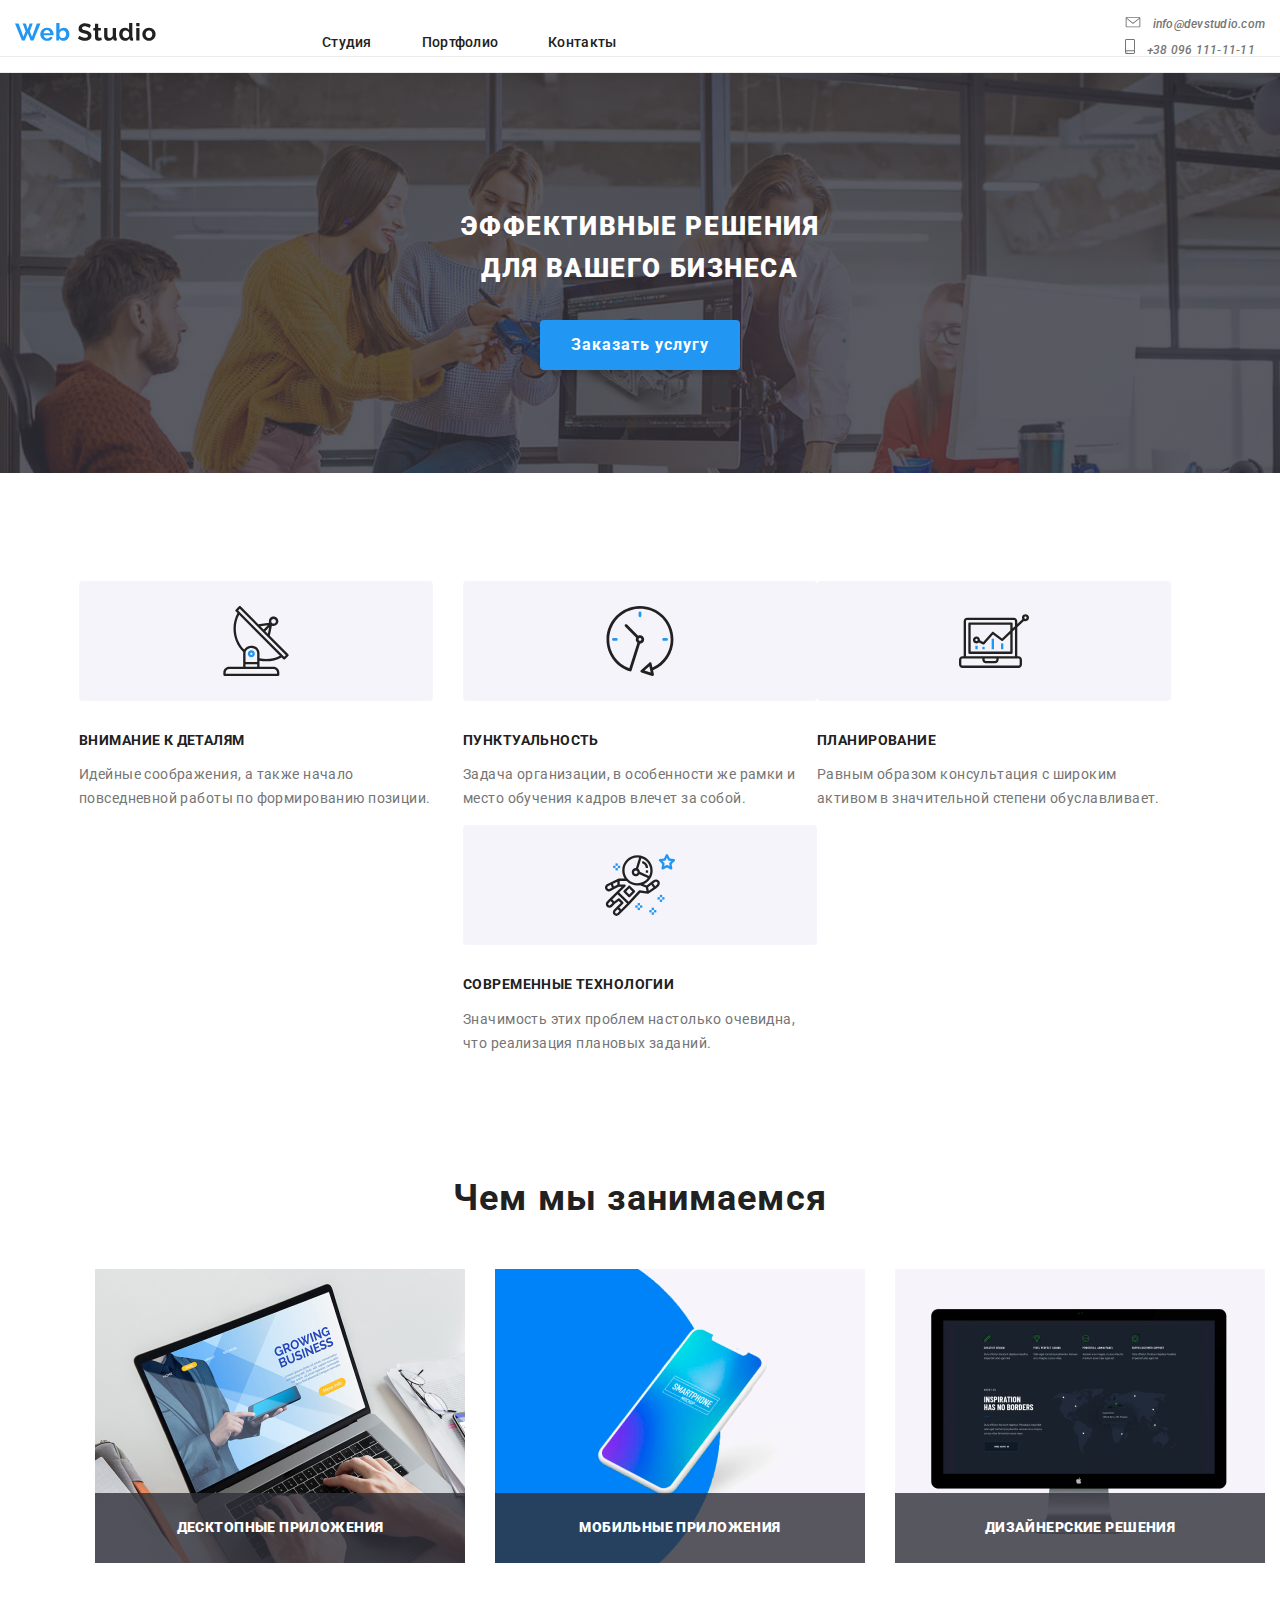
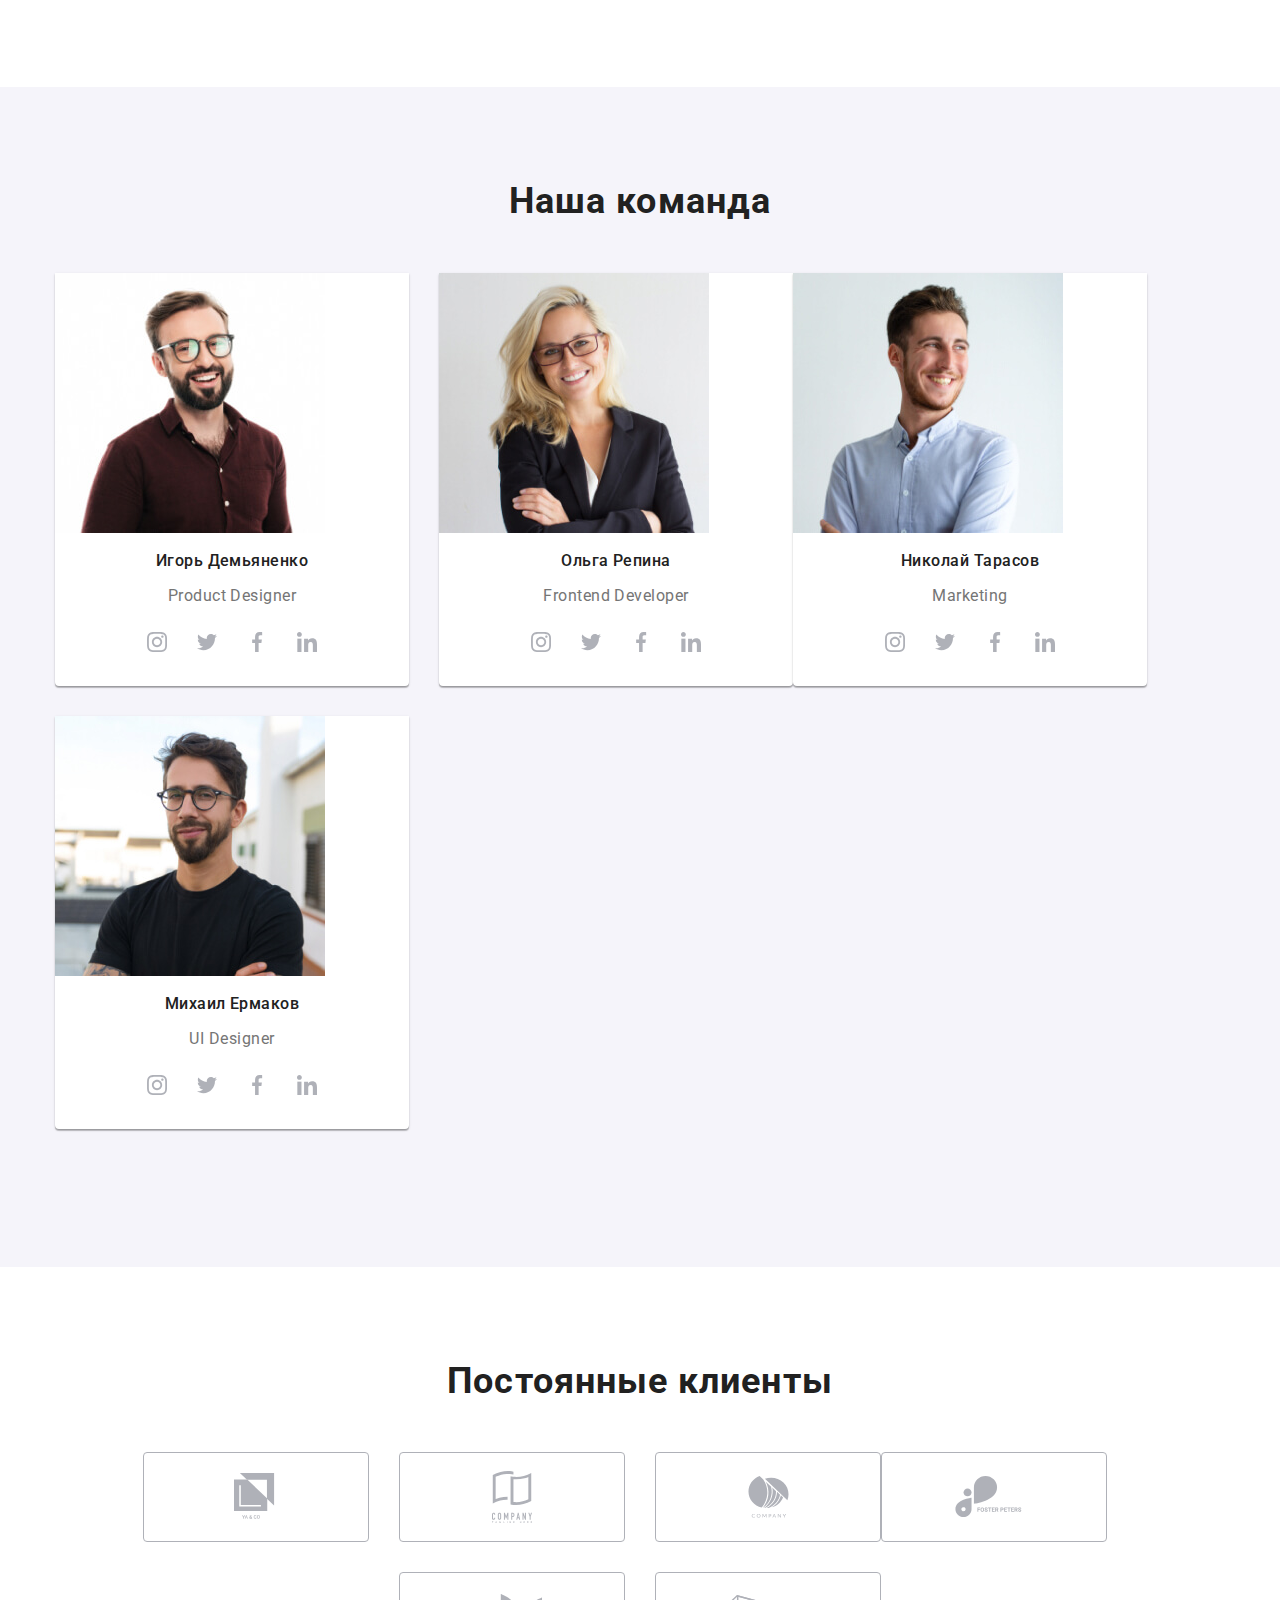
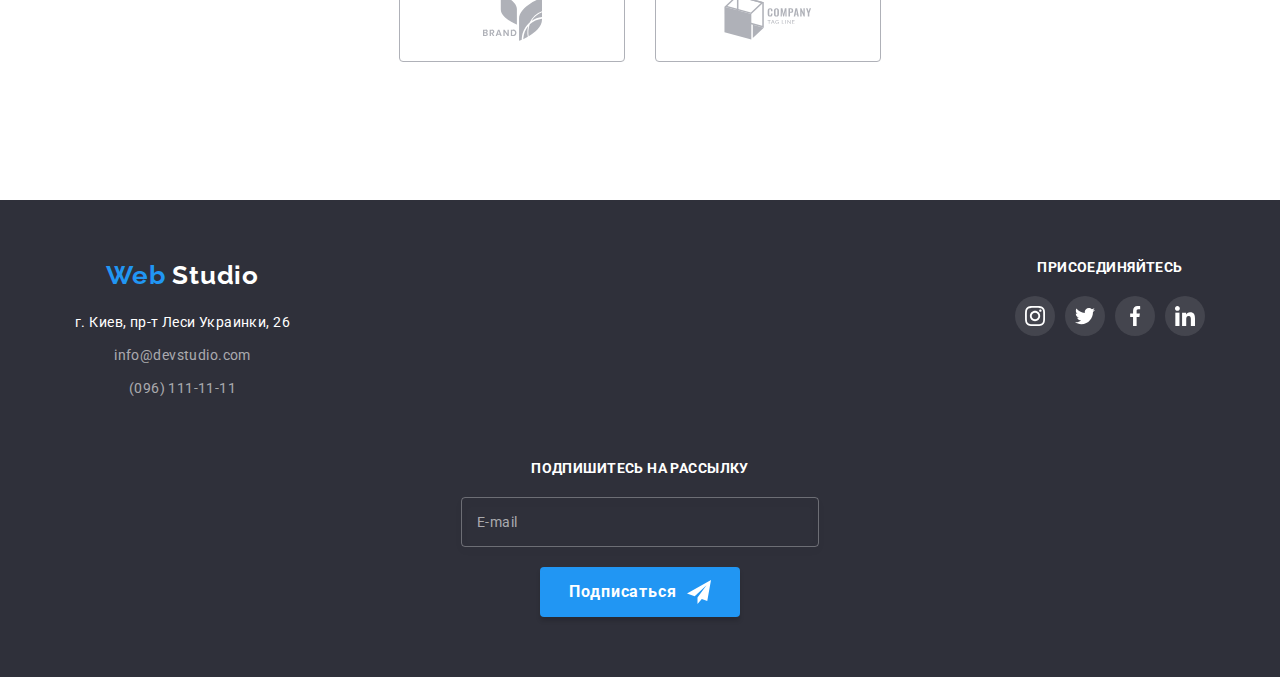
==== commit 56c5af22: "homework 8/9" ====
--- a/index.html
+++ b/index.html
@@ -407,9 +407,11 @@
       </section>
     </main>
 
-    <!-- <footer class="footer">
+     <footer class="footer">
       <div class="footer-wrap">
+        <div class="footer-wrap-list">
         <div class="footer-list">
+          
           <a class="logo logo-footer" href="/" lang="en"
             ><span class="logo-blue">Web</span> Studio</a
           >
@@ -421,7 +423,7 @@
             <a class="footer-tel" href="tel:+380961111111">(096) 111-11-11</a>
           </address>
         </div>
-        <div>
+        <div class="social-subscribe">
           <b class="subscribe">присоединяйтесь</b>
           <ul class="social-icons social-icons-footer">
             <li>
@@ -454,6 +456,8 @@
             </li>
           </ul>
         </div>
+      </div>
+
         <div class="subscribe-form">
           <b class="subscribe-btn">Подпишитесь на рассылку</b>
             <form action="">
@@ -473,7 +477,7 @@
             </form>
         </div>
       </div>
-    </footer> -->
+    </footer> 
 
     <div data-modal class="backdrop is-hidden">
       <form action="#" class="modal-form">
--- a/css/main.min.css
+++ b/css/main.min.css
@@ -1,2 +1,2 @@
-body{background-color:#fff;font-family:"Roboto",sans-serif;color:#757575;font-size:14px}a:hover,a:focus{color:#2196f3;transition:cubic-bezier(0.4, 0, 0.2, 1);transition-duration:250ms}.container{padding-left:15px;padding-right:15px}@media screen and (min-width: 480px){.container{width:480px;margin:0 auto;box-sizing:border-box}}@media screen and (min-width: 768px){.container{width:768px}}@media screen and (min-width: 1200px){.container{width:1200px;padding-left:15px;padding-right:15px;box-sizing:border-box}}.backdrop{position:fixed;left:0;top:0;width:100%;height:100%;background-color:rgba(0,0,0,0.5);z-index:100;justify-content:center;display:flex;align-items:center;box-sizing:border-box}.modal-form{position:relative;width:528px;height:581px;display:flex;background:#ffffff;flex-direction:column;box-shadow:0px 1px 3px rgba(0,0,0,0.12),0px 1px 1px rgba(0,0,0,0.14),0px 2px 1px rgba(0,0,0,0.2);border-radius:4px;padding:40px;box-sizing:border-box}.modal-form-title{font-family:"Roboto",sans-serif;font-size:20px;line-height:23px;text-align:center;letter-spacing:0.03em;margin-bottom:30px}.modal-form-message{resize:none}.is-hidden{opacity:0;visibility:hidden;pointer-events:none}.modal-close-btn{position:absolute;width:30px;height:30px;top:14px;right:16px;box-sizing:border-box;background:#ffffff;border-radius:50%;border:1px solid rgba(0,0,0,0.1);display:flex;align-items:center;justify-content:center;background-color:#fff}.modal-close-btn:hover svg use{fill:#2196f3}.modal-form-input-wrapper{position:relative;margin-bottom:28px}.modal-form-label{position:absolute;top:50%;left:0;transform:translateY(-50%);transition:cubic-bezier(0.4, 0, 0.2, 1);transition-duration:250ms;padding-left:42px}.modal-form-label-message{top:0;transform:translateY(12px)}.modal-form-message{height:120px;width:100%;padding-left:16px;padding-top:12px;display:block;font-family:"Roboto",sans-serif;font-size:14px;line-height:16px;letter-spacing:0.01em;border:1px solid rgba(33,33,33,0.2);box-sizing:border-box;border-radius:4px;resize:none}.modal-form-input{width:448px;height:40px;display:block;width:100%;font-family:"Roboto",sans-serif;font-size:14px;line-height:16px;letter-spacing:0.01em;border:1px solid rgba(33,33,33,0.2);box-sizing:border-box;border-radius:4px;padding-left:42px}.modal-form-message:focus::placeholder{color:#2196f3}.modal-form-input:focus,.modal-form-message:focus,.modal-form-input:not(:placeholder-shown),.modal-form-message:not(:placeholder-shown){outline:none;border-color:#2196f3}.modal-form-input:focus+.modal-form-label,.modal-form-input:not(:placeholder-shown)+.modal-form-label{transform:translateY(-40px);color:#2196f3;font-size:12px;line-height:14px;padding-left:12px}.modal-form-message:focus+.modal-form-label,.modal-form-message:not(:placeholder-shown)+.modal-form-label-message{transform:translateY(-20px);color:#2196f3;font-size:12px;line-height:14px;padding-left:12px}.modal-form-option-span{font-size:14px;line-height:24px;letter-spacing:0.03em;line-height:normal}.modal-form-option-span a{color:#2196f3}.modal-form-option-lable{display:flex;align-items:center;justify-content:center;margin-bottom:30px}.modal-form-checkbox{visibility:hidden}.modal-form-checkbox+.icon{width:16px;height:15px;margin-right:7px;background-color:#fff;border:2px solid #212121;box-shadow:0px 4px 4px rgba(0,0,0,0.25);border-radius:4px}.modal-form-checkbox:checked+.icon{background-image:url(../img/check.svg);background-color:#2196f3;background-size:contain;border:2px solid transparent}.modal-form-btn{display:block;margin:0 auto;width:200px;height:50px;background-color:#2196f3;border-radius:4px;border:none;color:#ffffff;box-shadow:0px 4px 4px rgba(0,0,0,0.15);outline:none;letter-spacing:0.06em;font-size:16px;line-height:30px}.modal-form-btn:hover{background:#188ce8;transition:cubic-bezier(0.4, 0, 0.2, 1);transition-duration:250ms}.modal-svg{position:absolute;top:50%;left:16px;transform:translateY(-50%);display:inline-block}.modal-form-input:focus ~ svg.modal-svg,.modal-form-input:not(:placeholder-shown) ~ svg.modal-svg,.modal-svg:hover,.modal-svg:focus{fill:#188ce8;transition:cubic-bezier(0.4, 0, 0.2, 1);transition-duration:250ms}.subscribe-form form{display:flex;align-items:center;margin-top:20px}.subscribe-email{position:relative}.subscribe-input{height:50px;width:358px;display:block;font-family:"Roboto",sans-serif;font-size:14px;line-height:16px;letter-spacing:0.01em;padding-left:16px;border:1px solid rgba(255,255,255,0.3);box-sizing:border-box;filter:drop-shadow(0px 4px 4px rgba(0,0,0,0.15));border-radius:4px;background:transparent;margin-right:12px;color:#fff}.subscribe-input+label{position:absolute;top:50%;left:0;transform:translateY(-50%);transition:cubic-bezier(0.4, 0, 0.2, 1);transition-duration:250ms;padding-left:16px;letter-spacing:0.03em;color:rgba(255,255,255,0.6)}.subscribe-input:focus+label,.subscribe-input:not(:placeholder-shown)+label,.modal-form-message:focus::placeholder{transform:translateY(-45px);color:#fff;font-size:12px;line-height:14px;padding-left:12px}.subscribe-form .blue-btn{display:flex;justify-content:center;align-items:center;font-size:16px}.subscribe-form .blue-btn svg{margin-left:10px}.modal-form-message:focus,.modal-form-message:not(:placeholder-shown){outline:none;border-bottom-color:#2196f3}.modal-form-message:focus::placeholder{color:#2196f3}@media screen and (max-width: 767px){.modal-form{position:relative;width:450px;height:609px;display:flex;background:#ffffff;flex-direction:column;box-shadow:0px 1px 3px rgba(0,0,0,0.12),0px 1px 1px rgba(0,0,0,0.14),0px 2px 1px rgba(0,0,0,0.2);border-radius:4px;padding:40px;box-sizing:border-box}.modal-form-title{font-family:"Roboto",sans-serif;font-size:20px;line-height:1.304;text-align:center;letter-spacing:0.03em;margin-bottom:30px}.modal-form-message{resize:none}}@keyframes zoomInDown{from{opacity:0;-webkit-transform:scale3d(0.1, 0.1, 0.1) translate3d(0, -1000px, 0);transform:scale3d(0.1, 0.1, 0.1) translate3d(0, -1000px, 0);-webkit-animation-timing-function:cubic-bezier(0.55, 0.055, 0.675, 0.19);animation-timing-function:cubic-bezier(0.55, 0.055, 0.675, 0.19)}60%{opacity:1;-webkit-transform:scale3d(0.475, 0.475, 0.475) translate3d(0, 60px, 0);transform:scale3d(0.475, 0.475, 0.475) translate3d(0, 60px, 0);-webkit-animation-timing-function:cubic-bezier(0.175, 0.885, 0.32, 1);animation-timing-function:cubic-bezier(0.175, 0.885, 0.32, 1)}}.header{position:relative;padding-top:15px;padding-bottom:15px;background-color:#fff;border-bottom:1px solid #ECECEC}.header-container{display:flex;justify-content:space-between;align-items:center;width:100%}.icon-close{display:none}.header-adress{display:flex;align-items:center;justify-content:center;text-decoration-line:none;flex-direction:column}.header-adress a{text-decoration:none}.navigation-list{list-style:none;display:flex;justify-content:center;align-items:center;flex-direction:column}.navigation-list-item a{text-decoration:none;font-weight:500;font-size:18px;line-height:1.167;letter-spacing:0.02em;color:#212121}.link{font-weight:500;font-size:18px;line-height:1.167;letter-spacing:0.02em;color:#757575}@media screen and (max-width: 767px){.header-container{width:auto}.header{max-width:480px;margin:0 auto}.menu-button{background-color:transparent;border:none;position:relative;z-index:100;padding:8px}.menu-button.is-open .icon-close{display:block}.menu-button.is-open .icon-burger{display:none}.menu-wrapper{display:none;position:absolute;top:100%;width:100%;background-color:#fff;left:0}.menu-wrapper.is-open{animation-name:zoomInDown;animation-duration:250ms;display:block}.navigation{padding-top:60px}.list{padding:0}.navigation-list-item:not(:last-child){margin-bottom:40px}.link{margin-top:60px}}@media screen and (min-width: 768px){.menu-button{display:none}.menu-wrapper{display:flex;align-items:center;flex:1;justify-content:space-between}.link{font-size:12px;line-height:0.857}.navigation{margin-left:81px;margin-right:84px}.navigation-list{display:flex;flex-direction:row;padding:0}.navigation-list-item a{font-size:14px;line-height:1.333;letter-spacing:0.02em;color:#212121}.navigation-list .navigation-list-item:not(:last-child){margin-right:50px}.header-adress{display:inline-grid}.header-adress a svg{margin-right:8px}.header-tel{margin-top:10px}}.button-portfolio{font-style:normal;font-weight:500;font-size:16px;line-height:1.16;text-align:center;letter-spacing:0.03em;color:#212121;background:#f5f4fa;border-radius:4px;border:0;padding:6px 22px;display:block}.button-portfolio-list{align-items:center;display:flex;justify-content:center;list-style:none}.button-portfolio-list li:not(:last-child) .button-portfolio{margin-right:8px}.button-portfolio:hover,.button-portfolio:focus{background:#2196f3;box-shadow:0px 2px 2px rgba(0,0,0,0.12),0px 1px 2px rgba(0,0,0,0.08),0px 3px 1px rgba(0,0,0,0.1);border-radius:4px;color:#fff;transition:cubic-bezier(0.4, 0, 0.2, 1);transition-duration:250ms}.portfolio-item{text-decoration:none;height:100%}.portfolio-item-title{font-style:normal;font-weight:bold;font-size:18px;line-height:2;letter-spacing:0.06em;color:#212121;text-align:left;padding:0 24px;margin-bottom:0}.portfoli-item-theme{font-style:normal;font-weight:normal;font-size:16px;line-height:1.87;letter-spacing:0.03em;color:#757575;padding:0 24px}.portfolio{padding:94px 0}.button-portfolio-list{margin-bottom:50px}.portfolio-list{align-items:flex-start;display:flex;flex-wrap:wrap;padding:0}.portfolio-list li{width:370px;height:404px;margin-right:30px;margin-bottom:30px;border:1px solid #eeeeee;box-sizing:border-box}.portfolio-list li:nth-child(3n){margin-right:0px}.portfolio-list li:hover,.portfolio-list li:focus{box-shadow:1px 4px 6px rgba(0,0,0,0.16),0px 4px 4px rgba(0,0,0,0.06),0px 1px 1px rgba(0,0,0,0.12);transition:background-color 2s cubic-bezier(0.4, 0, 0.2, 1);transition-duration:250ms}.portfoli-item-text{font-size:18px;background:rgba(33,150,243,0.9);color:#ffffff;line-height:28px;width:100%;height:100%;position:absolute;top:100%;left:0px;letter-spacing:0.03em;font-style:normal;font-weight:normal;align-items:center;display:flex;padding:63px 24px 63px 24px;box-sizing:border-box;transition:top 2s cubic-bezier(0.4, 0, 0.2, 1);transition-duration:250ms}.portfolio-item-img{position:relative;overflow:hidden}.portfolio-item:hover .portfoli-item-text{top:0}h1{font-style:normal;font-weight:900;font-size:44px;line-height:1.36;text-align:center;letter-spacing:0.06em;text-transform:uppercase;color:#fff;margin:30px 0}.hero-bg{max-width:1600px;background-image:linear-gradient(rgba(47,48,58,0.8), rgba(47,48,58,0.8)),url("../img/hero/bg.jpg");background-color:#212121;background-repeat:no-repeat;background-size:cover;margin-left:auto;margin-right:auto}.hero-text{display:flex;padding:189px 0;flex-grow:1;justify-content:center;align-items:center;flex-direction:column;box-sizing:border-box}.blue-btn{background:#2196f3;box-shadow:0px 4px 4px rgba(0,0,0,0.15);border-radius:4px;font-style:normal;font-weight:bold;font-size:16px;line-height:1.87;text-align:center;letter-spacing:0.06em;color:#fff;width:200px;height:50px;border:none;margin:0 auto;display:block;cursor:pointer}.blue-btn-hero:hover{background:#188ce8;transition:cubic-bezier(0.4, 0, 0.2, 1);transition-duration:250ms}@media screen and (max-width: 767px){.hero-bg{padding:0;width:100%;height:400px;background-image:linear-gradient(rgba(47,48,58,0.8), rgba(47,48,58,0.8)),url("../img/hero/mobile.jpg");background-color:#212121;background-repeat:no-repeat;background-size:cover;margin-left:auto;margin-right:auto}}@media screen and (max-width: 767px) and (min-device-pixel-ratio: 2), screen and (max-width: 767px) and (min-resolution: 192dpi), screen and (max-width: 767px) and (min-resolution: 2dppx), screen and (max-width: 767px) and (min-width: 320px){.hero-bg{padding:0;width:100%;background-image:linear-gradient(rgba(47,48,58,0.8), rgba(47,48,58,0.8)),url("/img/hero/mobile@2x.jpg")}}@media screen and (max-width: 767px){h1{font-size:26px;line-height:1.615}}@media screen and (min-width: 768px){.hero-bg{padding:0;width:100%;height:400px;background-image:linear-gradient(rgba(47,48,58,0.8), rgba(47,48,58,0.8)),url("/img/hero/tablet.jpg");background-color:#212121;background-repeat:no-repeat;background-size:cover;margin-left:auto;margin-right:auto}}@media screen and (min-width: 768px) and (min-device-pixel-ratio: 2), screen and (min-width: 768px) and (min-resolution: 192dpi), screen and (min-width: 768px) and (min-resolution: 2dppx), screen and (min-width: 768px) and (min-width: 768px){.hero-bg{padding:0;width:100%;background-image:linear-gradient(rgba(47,48,58,0.8), rgba(47,48,58,0.8)),url("/img/hero/tablet2x.jpg")}}@media screen and (min-width: 768px){h1{font-size:26px;line-height:1.615}}h2{font-style:normal;font-weight:bold;font-size:36px;line-height:1.16;text-align:center;letter-spacing:0.03em;color:#212121;margin-bottom:50px;margin-top:0}.about-us{padding:94px 0 0 0}.about-us-list{display:flex;flex-direction:row;justify-content:space-between;padding:0}.about-us-list li{width:270px}.about-us-list-img{background:#f5f4fa;border-radius:4px;height:120px;width:100%;display:flex;justify-content:center;align-items:center}.about-us-list-title{margin-top:30px;font-style:normal;font-weight:bold;font-size:14px;line-height:1.33;letter-spacing:0.03em;text-transform:uppercase;color:#212121}.about-us-list-description{font-style:normal;font-weight:normal;font-size:14px;line-height:1.71;letter-spacing:0.03em;color:#757575}@media screen and (max-width: 767px){.about-us-list{list-style:none;flex-direction:column;justify-content:center;align-items:center}.about-us-list li{width:100%}}@media screen and (min-width: 768px){.about-us-list{list-style:none;flex-direction:row;justify-content:center;align-items:end;flex-flow:wrap}.about-us-list li{width:354px}.about-us-list li:nth-child(2n-1){margin-right:30px}}.services{padding:94px 0 0 0}.services-list{display:flex;flex-direction:row;justify-content:space-between;padding-bottom:110px}.services-list li{position:relative;justify-content:center;align-items:center;display:flex}.services-list-img{border-radius:4px;width:100%;display:flex}.services-text{font-style:normal;font-weight:bold;font-size:14px;line-height:1.14;text-align:center;letter-spacing:0.03em;text-transform:uppercase;color:#fff;background:rgba(47,48,58,0.8);width:370px;height:70px;position:absolute;bottom:0px;left:0px;margin:0px;align-items:center;display:flex;justify-content:center}.services-list li:not(:last-child){margin-right:30px}@media screen and (max-width: 767px){.services{display:none}}@media screen and (min-width: 768px){.services{display:none}}@media screen and (min-width: 1200px){.services{display:block}}.our-team{width:1170px;margin:0 auto}.our-team-background{background-color:#f5f4fa;padding:94px 0 94px 0}.our-team-list li:not(:last-child){margin-right:30px}.our-team-list{display:flex;flex-direction:row;padding:0}.our-team-list li{background:#fff;box-shadow:0px 2px 1px rgba(0,0,0,0.2),0px 1px 1px rgba(0,0,0,0.14),0px 1px 3px rgba(0,0,0,0.12);border-radius:0px 0px 4px 4px}.our-teame-name{font-style:normal;font-weight:500;font-size:16px;line-height:1.18;text-align:center;letter-spacing:0.03em;color:#212121}.our-team-position{font-style:normal;font-weight:normal;font-size:16px;line-height:1.18;text-align:center;letter-spacing:0.03em;color:#757575}.social-icons{list-style:none;display:flex;padding:0;justify-content:center}.social-icons li{box-shadow:none}.social-icons li:not(:last-child){margin:0 10px 24px 0}.social-icons li a{width:40px;height:40px;align-items:center;display:flex;justify-content:center;border-radius:50%}.social-icons li a:hover,.social-icons li a:focus{background:#2196f3;transition:cubic-bezier(0.4, 0, 0.2, 1);transition-duration:250ms}.social-icons,.social-icons-team li a svg{fill:#afb1b8}.social-icons li a:hover svg,.social-icons li a:focus svg{fill:#fff;transition:cubic-bezier(0.4, 0, 0.2, 1);transition-duration:250ms}@media screen and (max-width: 767px){.our-team{width:100%}.our-team.background{width:480px;height:2791px}.our-team-list{width:100%;list-style:none;flex-direction:column;justify-content:center;align-items:center}.our-team-list li:not(:last-child){margin-right:0;margin-bottom:30px}.our-team-list img{width:100%}h2{width:100%;margin:0 auto}.social-icons-team li:not(:last-child){margin-right:10px}}@media screen and (min-width: 768px){.our-team{width:100%}.our-team-list{list-style:none;flex-flow:wrap}.our-team-list>li{width:354px;margin-bottom:30px}.our-team-list>li:not(:last-child){margin-right:0px}.our-team-list>li:nth-child(2n-1){margin-right:30px}}.clients{padding:94px 0 94px 0}.clients-list{margin-top:50px;align-items:center;display:flex;justify-content:center;list-style:none;padding:0}.clients-list li a{border:1px solid #afb1b8;box-sizing:border-box;border-radius:4px;align-items:center;display:flex;justify-content:center;width:170px;height:90px}.clients-list li:not(:last-child){margin-right:30px}.clients-list li a svg{fill:#afb1b8}.clients-list li a:hover svg,.clients-list li a:focus svg{fill:#2196f3;transition:cubic-bezier(0.4, 0, 0.2, 1);transition-duration:250ms}.clients-list li a:hover,.clients-list li a:focus{border:1px solid #2196f3;transition:cubic-bezier(0.4, 0, 0.2, 1);transition-duration:250ms}.footer{background:#2f303a}.footer-wrap{width:1170px;margin:0 auto;display:flex;padding:60px 0}.footer-list{align-items:center;display:flex;justify-content:center;flex-direction:column;margin-right:69px}.footer-adress{font-style:normal;font-weight:normal;font-size:14px;line-height:1.71;letter-spacing:0.03em;color:#fff;margin-top:0;margin-bottom:9px}.footer-email{margin-bottom:9px}.footer-email,.footer-tel{display:block;font-style:normal;font-weight:normal;font-size:14px;line-height:1.71;letter-spacing:0.03em;color:rgba(255,255,255,0.6);text-decoration:none}.subscribe{font-style:normal;font-weight:bold;font-size:14px;line-height:1.14;letter-spacing:0.03em;text-transform:uppercase;color:#fff}.subscribe-btn{font-style:normal;font-weight:bold;font-size:14px;line-height:1.14;letter-spacing:0.03em;text-transform:uppercase;color:#fff}.subscribe-form{margin-left:94px}.social-icons-footer li a{width:40px;height:40px;align-items:center;display:flex;justify-content:center;border-radius:50%;background:rgba(255,255,255,0.1)}.social-icons-footer{margin-top:20px}.social-icons-footer li a svg{fill:#fff}
+body{background-color:#fff;font-family:"Roboto",sans-serif;color:#757575;font-size:14px}a:hover,a:focus{color:#2196f3;transition:cubic-bezier(0.4, 0, 0.2, 1);transition-duration:250ms}.container{padding-left:15px;padding-right:15px}@media screen and (min-width: 480px){.container{width:480px;margin:0 auto;box-sizing:border-box}}@media screen and (min-width: 768px){.container{width:768px}}@media screen and (min-width: 1200px){.container{width:1200px;padding-left:15px;padding-right:15px;box-sizing:border-box}}.backdrop{position:fixed;left:0;top:0;width:100%;height:100%;background-color:rgba(0,0,0,0.5);z-index:100;justify-content:center;display:flex;align-items:center;box-sizing:border-box}.modal-form{position:relative;width:528px;height:581px;display:flex;background:#ffffff;flex-direction:column;box-shadow:0px 1px 3px rgba(0,0,0,0.12),0px 1px 1px rgba(0,0,0,0.14),0px 2px 1px rgba(0,0,0,0.2);border-radius:4px;padding:40px;box-sizing:border-box}.modal-form-title{font-family:"Roboto",sans-serif;font-size:20px;line-height:23px;text-align:center;letter-spacing:0.03em;margin-bottom:30px}.modal-form-message{resize:none}.is-hidden{opacity:0;visibility:hidden;pointer-events:none}.modal-close-btn{position:absolute;width:30px;height:30px;top:14px;right:16px;box-sizing:border-box;background:#ffffff;border-radius:50%;border:1px solid rgba(0,0,0,0.1);display:flex;align-items:center;justify-content:center;background-color:#fff}.modal-close-btn:hover svg use{fill:#2196f3}.modal-form-input-wrapper{position:relative;margin-bottom:28px}.modal-form-label{position:absolute;top:50%;left:0;transform:translateY(-50%);transition:cubic-bezier(0.4, 0, 0.2, 1);transition-duration:250ms;padding-left:42px}.modal-form-label-message{top:0;transform:translateY(12px)}.modal-form-message{height:120px;width:100%;padding-left:16px;padding-top:12px;display:block;font-family:"Roboto",sans-serif;font-size:14px;line-height:16px;letter-spacing:0.01em;border:1px solid rgba(33,33,33,0.2);box-sizing:border-box;border-radius:4px;resize:none}.modal-form-input{width:448px;height:40px;display:block;width:100%;font-family:"Roboto",sans-serif;font-size:14px;line-height:16px;letter-spacing:0.01em;border:1px solid rgba(33,33,33,0.2);box-sizing:border-box;border-radius:4px;padding-left:42px}.modal-form-message:focus::placeholder{color:#2196f3}.modal-form-input:focus,.modal-form-message:focus,.modal-form-input:not(:placeholder-shown),.modal-form-message:not(:placeholder-shown){outline:none;border-color:#2196f3}.modal-form-input:focus+.modal-form-label,.modal-form-input:not(:placeholder-shown)+.modal-form-label{transform:translateY(-40px);color:#2196f3;font-size:12px;line-height:14px;padding-left:12px}.modal-form-message:focus+.modal-form-label,.modal-form-message:not(:placeholder-shown)+.modal-form-label-message{transform:translateY(-20px);color:#2196f3;font-size:12px;line-height:14px;padding-left:12px}.modal-form-option-span{font-size:14px;line-height:24px;letter-spacing:0.03em;line-height:normal}.modal-form-option-span a{color:#2196f3}.modal-form-option-lable{display:flex;align-items:center;justify-content:center;margin-bottom:30px}.modal-form-checkbox{visibility:hidden}.modal-form-checkbox+.icon{width:16px;height:15px;margin-right:7px;background-color:#fff;border:2px solid #212121;box-shadow:0px 4px 4px rgba(0,0,0,0.25);border-radius:4px}.modal-form-checkbox:checked+.icon{background-image:url(../img/check.svg);background-color:#2196f3;background-size:contain;border:2px solid transparent}.modal-form-btn{display:block;margin:0 auto;width:200px;height:50px;background-color:#2196f3;border-radius:4px;border:none;color:#ffffff;box-shadow:0px 4px 4px rgba(0,0,0,0.15);outline:none;letter-spacing:0.06em;font-size:16px;line-height:30px}.modal-form-btn:hover{background:#188ce8;transition:cubic-bezier(0.4, 0, 0.2, 1);transition-duration:250ms}.modal-svg{position:absolute;top:50%;left:16px;transform:translateY(-50%);display:inline-block}.modal-form-input:focus ~ svg.modal-svg,.modal-form-input:not(:placeholder-shown) ~ svg.modal-svg,.modal-svg:hover,.modal-svg:focus{fill:#188ce8;transition:cubic-bezier(0.4, 0, 0.2, 1);transition-duration:250ms}.subscribe-form form{display:flex;align-items:center;margin-top:20px}.subscribe-email{position:relative}.subscribe-input{height:50px;width:358px;display:block;font-family:"Roboto",sans-serif;font-size:14px;line-height:16px;letter-spacing:0.01em;padding-left:16px;border:1px solid rgba(255,255,255,0.3);box-sizing:border-box;filter:drop-shadow(0px 4px 4px rgba(0,0,0,0.15));border-radius:4px;background:transparent;margin-right:12px;color:#fff}.subscribe-input+label{position:absolute;top:50%;left:0;transform:translateY(-50%);transition:cubic-bezier(0.4, 0, 0.2, 1);transition-duration:250ms;padding-left:16px;letter-spacing:0.03em;color:rgba(255,255,255,0.6)}.subscribe-input:focus+label,.subscribe-input:not(:placeholder-shown)+label,.modal-form-message:focus::placeholder{transform:translateY(-45px);color:#fff;font-size:12px;line-height:14px;padding-left:12px}.subscribe-form .blue-btn{display:flex;justify-content:center;align-items:center;font-size:16px}.subscribe-form .blue-btn svg{margin-left:10px}.modal-form-message:focus,.modal-form-message:not(:placeholder-shown){outline:none;border-bottom-color:#2196f3}.modal-form-message:focus::placeholder{color:#2196f3}@media screen and (max-width: 767px){.modal-form{position:relative;width:450px;height:609px;display:flex;background:#ffffff;flex-direction:column;box-shadow:0px 1px 3px rgba(0,0,0,0.12),0px 1px 1px rgba(0,0,0,0.14),0px 2px 1px rgba(0,0,0,0.2);border-radius:4px;padding:40px;box-sizing:border-box}.modal-form-title{font-family:"Roboto",sans-serif;font-size:20px;line-height:1.304;text-align:center;letter-spacing:0.03em;margin-bottom:30px}.modal-form-message{resize:none}}@keyframes zoomInDown{from{opacity:0;-webkit-transform:scale3d(0.1, 0.1, 0.1) translate3d(0, -1000px, 0);transform:scale3d(0.1, 0.1, 0.1) translate3d(0, -1000px, 0);-webkit-animation-timing-function:cubic-bezier(0.55, 0.055, 0.675, 0.19);animation-timing-function:cubic-bezier(0.55, 0.055, 0.675, 0.19)}60%{opacity:1;-webkit-transform:scale3d(0.475, 0.475, 0.475) translate3d(0, 60px, 0);transform:scale3d(0.475, 0.475, 0.475) translate3d(0, 60px, 0);-webkit-animation-timing-function:cubic-bezier(0.175, 0.885, 0.32, 1);animation-timing-function:cubic-bezier(0.175, 0.885, 0.32, 1)}}.header{position:relative;padding-top:15px;padding-bottom:15px;background-color:#fff;border-bottom:1px solid #ECECEC}.header-container{display:flex;justify-content:space-between;align-items:center;width:100%}.icon-close{display:none}.header-adress{display:flex;align-items:center;justify-content:center;text-decoration-line:none;flex-direction:column}.header-adress a{text-decoration:none}.navigation-list{list-style:none;display:flex;justify-content:center;align-items:center;flex-direction:column}.navigation-list-item a{text-decoration:none;font-weight:500;font-size:18px;line-height:1.167;letter-spacing:0.02em;color:#212121}.link{font-weight:500;font-size:18px;line-height:1.167;letter-spacing:0.02em;color:#757575}@media screen and (max-width: 767px){.header-container{width:auto}.header{max-width:480px;margin:0 auto}.menu-button{background-color:transparent;border:none;position:relative;z-index:100;padding:8px}.menu-button.is-open .icon-close{display:block}.menu-button.is-open .icon-burger{display:none}.menu-wrapper{display:none;position:absolute;top:100%;width:100%;background-color:#fff;left:0}.menu-wrapper.is-open{animation-name:zoomInDown;animation-duration:250ms;display:block}.navigation{padding-top:60px}.list{padding:0}.navigation-list-item:not(:last-child){margin-bottom:40px}.link{margin-top:60px}}@media screen and (min-width: 768px){.menu-button{display:none}.menu-wrapper{display:flex;align-items:center;flex:1;justify-content:space-between}.link{font-size:12px;line-height:0.857}.navigation{margin-left:81px;margin-right:84px}.navigation-list{display:flex;flex-direction:row;padding:0}.navigation-list-item a{font-size:14px;line-height:1.333;letter-spacing:0.02em;color:#212121}.navigation-list .navigation-list-item:not(:last-child){margin-right:50px}.header-adress{display:inline-grid}.header-adress a svg{margin-right:8px}.header-tel{margin-top:10px}}.header .container{display:flex;align-items:center;justify-content:space-between;border-bottom:1px solid #ececec}.navigation{display:flex;align-items:center}.navigation-list{display:flex;margin-bottom:0}.navigation-list-item:not(:last-child){margin-right:50px}.logo,.logo:hover,.logo:focus{font-family:"Raleway",sans-serif;font-style:normal;font-weight:bold;font-size:26px;line-height:1.19;letter-spacing:0.03em;color:#000000;text-decoration:none;margin-right:85px}.logo-blue{font-family:"Raleway",sans-serif;font-style:normal;font-weight:bold;font-size:26px;line-height:1.19;letter-spacing:0.03em;color:#2196f3}.logo-footer{margin-bottom:20px}.logo-footer,.logo-footer:hover,.logo-footer:focus{color:#fff;transition:cubic-bezier(0.4, 0, 0.2, 1);transition-duration:250ms}.button-portfolio{font-style:normal;font-weight:500;font-size:16px;line-height:1.16;text-align:center;letter-spacing:0.03em;color:#212121;background:#f5f4fa;border-radius:4px;border:0;padding:6px 22px;display:block}.button-portfolio-list{align-items:center;display:flex;justify-content:center;list-style:none}.button-portfolio-list li:not(:last-child) .button-portfolio{margin-right:8px}.button-portfolio:hover,.button-portfolio:focus{background:#2196f3;box-shadow:0px 2px 2px rgba(0,0,0,0.12),0px 1px 2px rgba(0,0,0,0.08),0px 3px 1px rgba(0,0,0,0.1);border-radius:4px;color:#fff;transition:cubic-bezier(0.4, 0, 0.2, 1);transition-duration:250ms}.portfolio-item{text-decoration:none;height:100%}.portfolio-item-title{font-style:normal;font-weight:bold;font-size:18px;line-height:2;letter-spacing:0.06em;color:#212121;text-align:left;padding:0 24px;margin-bottom:0}.portfoli-item-theme{font-style:normal;font-weight:normal;font-size:16px;line-height:1.87;letter-spacing:0.03em;color:#757575;padding:0 24px}.portfolio{padding:94px 0}.button-portfolio-list{margin-bottom:50px}.portfolio-list{align-items:flex-start;display:flex;flex-wrap:wrap;padding:0}.portfolio-list li{width:370px;height:404px;margin-right:30px;margin-bottom:30px;border:1px solid #eeeeee;box-sizing:border-box}.portfolio-list li:nth-child(3n){margin-right:0px}.portfolio-list li:hover,.portfolio-list li:focus{box-shadow:1px 4px 6px rgba(0,0,0,0.16),0px 4px 4px rgba(0,0,0,0.06),0px 1px 1px rgba(0,0,0,0.12);transition:background-color 2s cubic-bezier(0.4, 0, 0.2, 1);transition-duration:250ms}.portfoli-item-text{font-size:18px;background:rgba(33,150,243,0.9);color:#ffffff;line-height:28px;width:100%;height:100%;position:absolute;top:100%;left:0px;letter-spacing:0.03em;font-style:normal;font-weight:normal;align-items:center;display:flex;padding:63px 24px 63px 24px;box-sizing:border-box;transition:top 2s cubic-bezier(0.4, 0, 0.2, 1);transition-duration:250ms}.portfolio-item-img{position:relative;overflow:hidden}.portfolio-item:hover .portfoli-item-text{top:0}h1{font-style:normal;font-weight:900;font-size:44px;line-height:1.36;text-align:center;letter-spacing:0.06em;text-transform:uppercase;color:#fff;margin:30px 0}.hero-bg{max-width:1600px;background-image:linear-gradient(rgba(47,48,58,0.8), rgba(47,48,58,0.8)),url("../img/hero/bg.jpg");background-color:#212121;background-repeat:no-repeat;background-size:cover;margin-left:auto;margin-right:auto}.hero-text{display:flex;padding:189px 0;flex-grow:1;justify-content:center;align-items:center;flex-direction:column;box-sizing:border-box}.blue-btn{background:#2196f3;box-shadow:0px 4px 4px rgba(0,0,0,0.15);border-radius:4px;font-style:normal;font-weight:bold;font-size:16px;line-height:1.87;text-align:center;letter-spacing:0.06em;color:#fff;width:200px;height:50px;border:none;margin:0 auto;display:block;cursor:pointer}.blue-btn-hero:hover{background:#188ce8;transition:cubic-bezier(0.4, 0, 0.2, 1);transition-duration:250ms}@media screen and (max-width: 767px){.hero-bg{padding:0;width:100%;height:400px;background-image:linear-gradient(rgba(47,48,58,0.8), rgba(47,48,58,0.8)),url("../img/hero/mobile.jpg");background-color:#212121;background-repeat:no-repeat;background-size:cover;margin-left:auto;margin-right:auto}}@media screen and (max-width: 767px) and (min-device-pixel-ratio: 2), screen and (max-width: 767px) and (min-resolution: 192dpi), screen and (max-width: 767px) and (min-resolution: 2dppx), screen and (max-width: 767px) and (min-width: 320px){.hero-bg{padding:0;width:100%;background-image:linear-gradient(rgba(47,48,58,0.8), rgba(47,48,58,0.8)),url("/img/hero/mobile@2x.jpg")}}@media screen and (max-width: 767px){h1{font-size:26px;line-height:1.615}}@media screen and (min-width: 768px){.hero-bg{padding:0;width:100%;height:400px;background-image:linear-gradient(rgba(47,48,58,0.8), rgba(47,48,58,0.8)),url("/img/hero/tablet.jpg");background-color:#212121;background-repeat:no-repeat;background-size:cover;margin-left:auto;margin-right:auto}}@media screen and (min-width: 768px) and (min-device-pixel-ratio: 2), screen and (min-width: 768px) and (min-resolution: 192dpi), screen and (min-width: 768px) and (min-resolution: 2dppx), screen and (min-width: 768px) and (min-width: 768px){.hero-bg{padding:0;width:100%;background-image:linear-gradient(rgba(47,48,58,0.8), rgba(47,48,58,0.8)),url("/img/hero/tablet2x.jpg")}}@media screen and (min-width: 768px){h1{font-size:26px;line-height:1.615}}h2{font-style:normal;font-weight:bold;font-size:36px;line-height:1.16;text-align:center;letter-spacing:0.03em;color:#212121;margin-bottom:50px;margin-top:0}.about-us{padding:94px 0 0 0}.about-us-list{display:flex;flex-direction:row;justify-content:space-between;padding:0}.about-us-list li{width:270px}.about-us-list-img{background:#f5f4fa;border-radius:4px;height:120px;width:100%;display:flex;justify-content:center;align-items:center}.about-us-list-title{margin-top:30px;font-style:normal;font-weight:bold;font-size:14px;line-height:1.33;letter-spacing:0.03em;text-transform:uppercase;color:#212121}.about-us-list-description{font-style:normal;font-weight:normal;font-size:14px;line-height:1.71;letter-spacing:0.03em;color:#757575}@media screen and (max-width: 767px){.about-us-list{list-style:none;flex-direction:column;justify-content:center;align-items:center}.about-us-list li{width:100%}}@media screen and (min-width: 768px){.about-us-list{list-style:none;flex-direction:row;justify-content:center;align-items:end;flex-flow:wrap}.about-us-list li{width:354px}.about-us-list li:nth-child(2n-1){margin-right:30px}}.services{padding:94px 0 0 0}.services-list{display:flex;flex-direction:row;justify-content:space-between;padding-bottom:110px}.services-list li{position:relative;justify-content:center;align-items:center;display:flex}.services-list-img{border-radius:4px;width:100%;display:flex}.services-text{font-style:normal;font-weight:bold;font-size:14px;line-height:1.14;text-align:center;letter-spacing:0.03em;text-transform:uppercase;color:#fff;background:rgba(47,48,58,0.8);width:370px;height:70px;position:absolute;bottom:0px;left:0px;margin:0px;align-items:center;display:flex;justify-content:center}.services-list li:not(:last-child){margin-right:30px}@media screen and (max-width: 767px){.services{display:none}}@media screen and (min-width: 768px){.services{display:none}}@media screen and (min-width: 1200px){.services{display:block}}.our-team{width:1170px;margin:0 auto}.our-team-background{background-color:#f5f4fa;padding:94px 0 94px 0}.our-team-list li:not(:last-child){margin-right:30px}.our-team-list{display:flex;flex-direction:row;padding:0}.our-team-list li{background:#fff;box-shadow:0px 2px 1px rgba(0,0,0,0.2),0px 1px 1px rgba(0,0,0,0.14),0px 1px 3px rgba(0,0,0,0.12);border-radius:0px 0px 4px 4px}.our-teame-name{font-style:normal;font-weight:500;font-size:16px;line-height:1.18;text-align:center;letter-spacing:0.03em;color:#212121}.our-team-position{font-style:normal;font-weight:normal;font-size:16px;line-height:1.18;text-align:center;letter-spacing:0.03em;color:#757575}.social-icons{list-style:none;display:flex;padding:0;justify-content:center}.social-icons li{box-shadow:none}.social-icons li:not(:last-child){margin:0 10px 24px 0}.social-icons li a{width:40px;height:40px;align-items:center;display:flex;justify-content:center;border-radius:50%}.social-icons li a:hover,.social-icons li a:focus{background:#2196f3;transition:cubic-bezier(0.4, 0, 0.2, 1);transition-duration:250ms}.social-icons,.social-icons-team li a svg{fill:#afb1b8}.social-icons li a:hover svg,.social-icons li a:focus svg{fill:#fff;transition:cubic-bezier(0.4, 0, 0.2, 1);transition-duration:250ms}@media screen and (max-width: 767px){.our-team{width:100%}.our-team.background{width:480px;height:2791px}.our-team-list{width:100%;list-style:none;flex-direction:column;justify-content:center;align-items:center}.our-team-list li:not(:last-child){margin-right:0;margin-bottom:30px}.our-team-list img{width:100%}h2{width:100%;margin:0 auto}.social-icons-team li:not(:last-child){margin-right:10px}}@media screen and (min-width: 768px){.our-team{width:100%}.our-team-list{list-style:none;flex-flow:wrap}.our-team-list>li{width:354px;margin-bottom:30px}.our-team-list>li:not(:last-child){margin-right:0px}.our-team-list>li:nth-child(2n-1){margin-right:30px}}.clients{padding:94px 0 94px 0}.clients-list{margin-top:50px;align-items:center;display:flex;justify-content:center;list-style:none;padding:0}.clients-list li a{border:1px solid #afb1b8;box-sizing:border-box;border-radius:4px;align-items:center;display:flex;justify-content:center;width:170px;height:90px}.clients-list li:not(:last-child){margin-right:30px}.clients-list li a svg{fill:#afb1b8}.clients-list li a:hover svg,.clients-list li a:focus svg{fill:#2196f3;transition:cubic-bezier(0.4, 0, 0.2, 1);transition-duration:250ms}.clients-list li a:hover,.clients-list li a:focus{border:1px solid #2196f3;transition:cubic-bezier(0.4, 0, 0.2, 1);transition-duration:250ms}@media screen and (min-width: 768px){.clients-list{flex-flow:wrap}.clients-list li{margin-bottom:30px;margin-right:30px}.clients-list li a{width:226px;height:90px}.clients-list li:nth-child(2n+2){margin-right:30px}.clients-list li:nth-child(3n){margin-right:0px}}@media screen and (max-width: 767px){.clients-list{flex-flow:wrap}.clients-list li{margin-bottom:30px}.clients-list li a{width:210px;height:90px}.clients-list li:not(:last-child){margin-right:0px}.clients-list li:nth-child(2n-1){margin-right:30px}}@media screen and (max-width: 479px){.clients-list{flex-direction:column}.clients-list li{margin-right:0px}.clients-list li:nth-child(2n-1){margin-right:0px}}.footer{background:#2f303a}.footer-wrap{width:1170px;margin:0 auto;display:flex;padding:60px 0}.footer-list{align-items:center;display:flex;justify-content:center;flex-direction:column;margin-right:69px}.footer-adress{font-style:normal;font-weight:normal;font-size:14px;line-height:1.71;letter-spacing:0.03em;color:#fff;margin-top:0;margin-bottom:9px}.footer-email{margin-bottom:9px}.footer-email,.footer-tel{display:block;font-style:normal;font-weight:normal;font-size:14px;line-height:1.71;letter-spacing:0.03em;color:rgba(255,255,255,0.6);text-decoration:none}.subscribe{font-style:normal;font-weight:bold;font-size:14px;line-height:1.14;letter-spacing:0.03em;text-transform:uppercase;color:#fff}.subscribe-btn{font-style:normal;font-weight:bold;font-size:14px;line-height:1.14;letter-spacing:0.03em;text-transform:uppercase;color:#fff}.subscribe-form{margin-left:94px}.social-icons-footer li a{width:40px;height:40px;align-items:center;display:flex;justify-content:center;border-radius:50%;background:rgba(255,255,255,0.1)}.social-icons-footer{margin-top:20px}.social-icons-footer li a svg{fill:#fff}@media screen and (min-width: 768px){.footer-wrap{display:flex;flex-direction:column;width:100%;align-items:center;justify-content:center}.footer-wrap address{text-align:center}.footer-wrap .social-icons li{margin:0}.footer-wrap .blue-btn{margin-top:20px}.footer-wrap-list{flex-direction:row;display:flex;justify-content:space-between;width:100%;padding:0 75px;box-sizing:border-box;margin-bottom:60px}.subscribe-form form{display:flex;flex-direction:column;margin:0}.subscribe-form{margin-left:0;text-align:center}.logo-footer,.footer-list,.subscribe-input{margin-right:0}.logo-footer{margin-bottom:20px}.subscribe,.subscribe-btn{text-align:center;margin-bottom:20px}.subscribe-btn{margin:0 0 20px 0;display:block}.social-icons-footer{margin-top:0;margin-bottom:0}.social-icons-footer li:not(:last-child){margin-right:10px}.social-subscribe .subscribe{display:block;text-align:center}}@media screen and (max-width: 767px){.footer-wrap{display:flex;flex-direction:column;width:100%;align-items:center;justify-content:center}.footer-wrap>div{display:flex;flex-direction:column;justify-content:center}.footer-wrap address{text-align:center}.footer-wrap .social-icons li{margin:0}.footer-wrap .blue-btn{margin-top:20px}.subscribe-form{margin-top:60px}.subscribe-form form{display:flex;flex-direction:column;margin:0}.subscribe-form{margin-left:0}.logo-footer,.footer-list,.subscribe-input{margin-right:0}.logo-footer{margin-bottom:20px}.subscribe,.subscribe-btn{text-align:center;margin-bottom:20px}.social-icons-footer{margin-top:0;margin-bottom:0}.social-icons-footer li:not(:last-child){margin-right:10px}.social-subscribe{display:flex;justify-content:center;flex-direction:column;margin-top:60px}}@media screen and (max-width: 479px){.subscribe-input{width:100%}}
 /*# sourceMappingURL=main.min.css.map */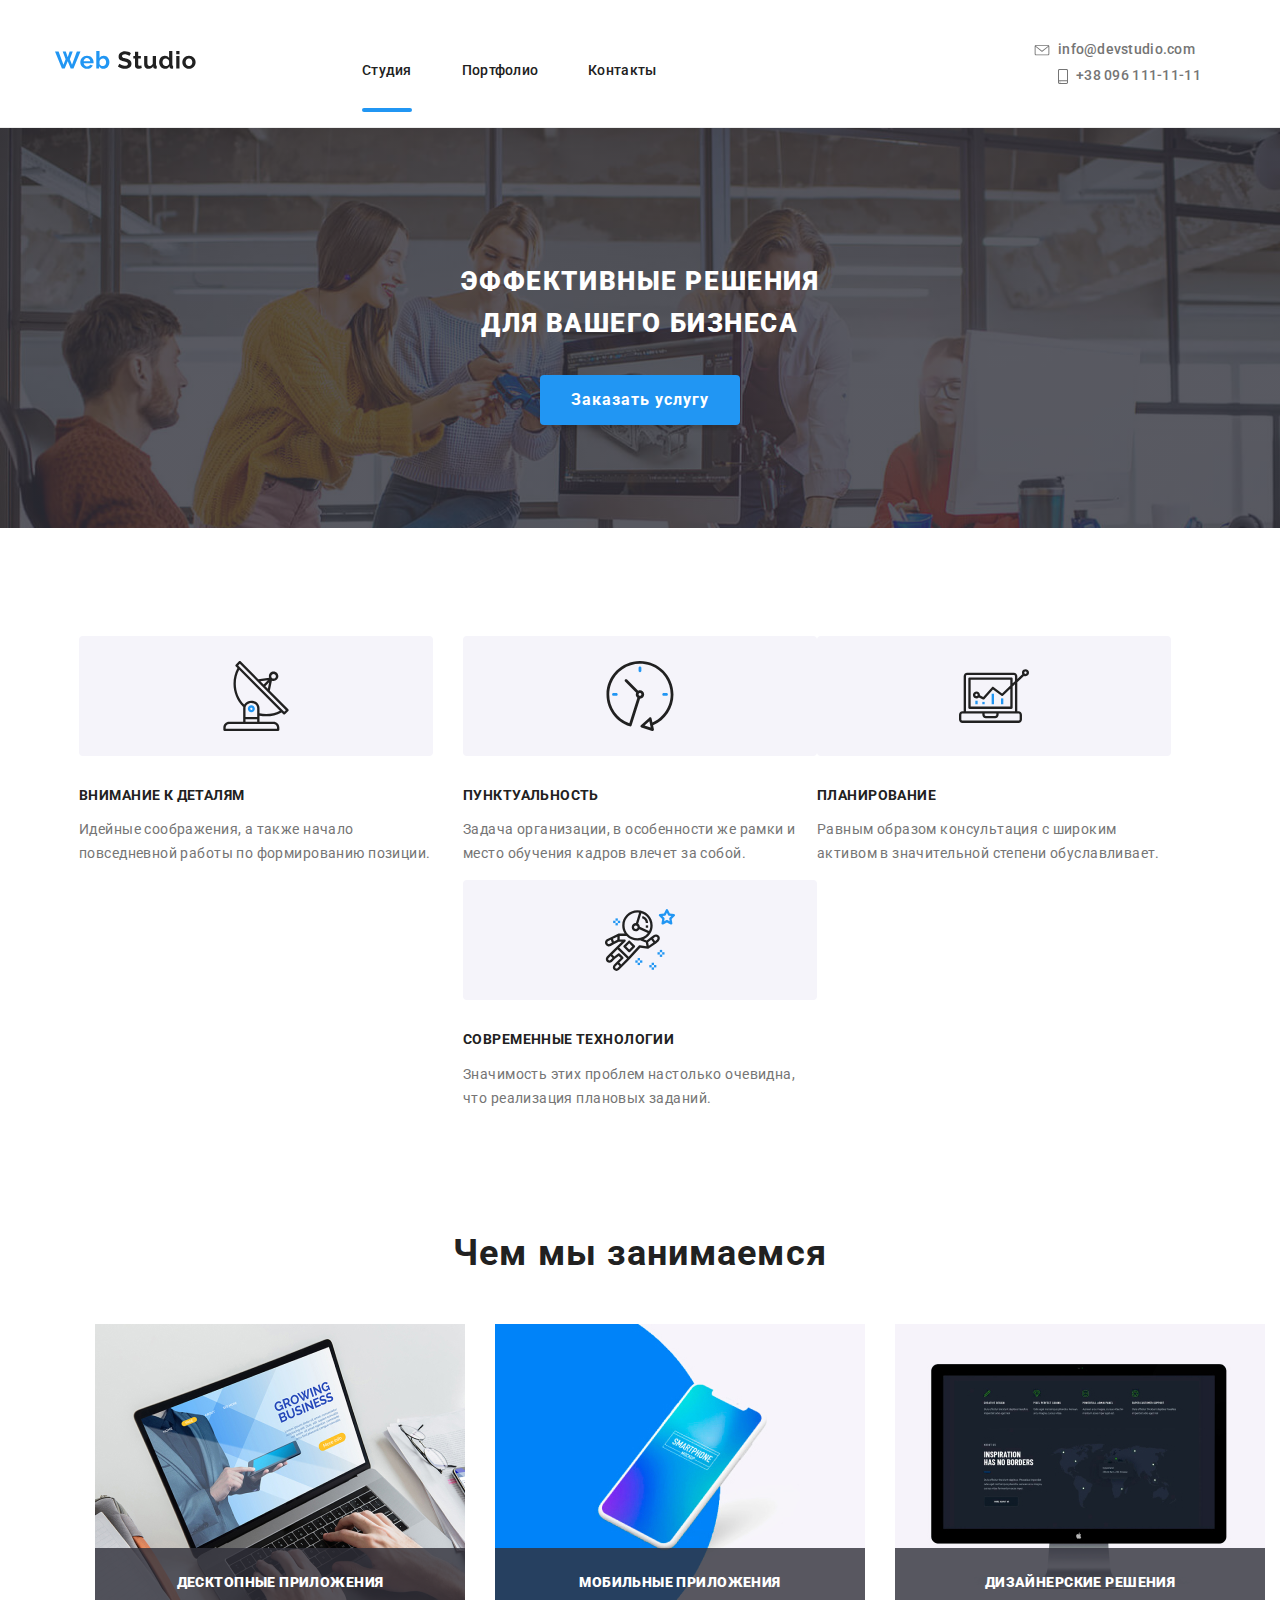
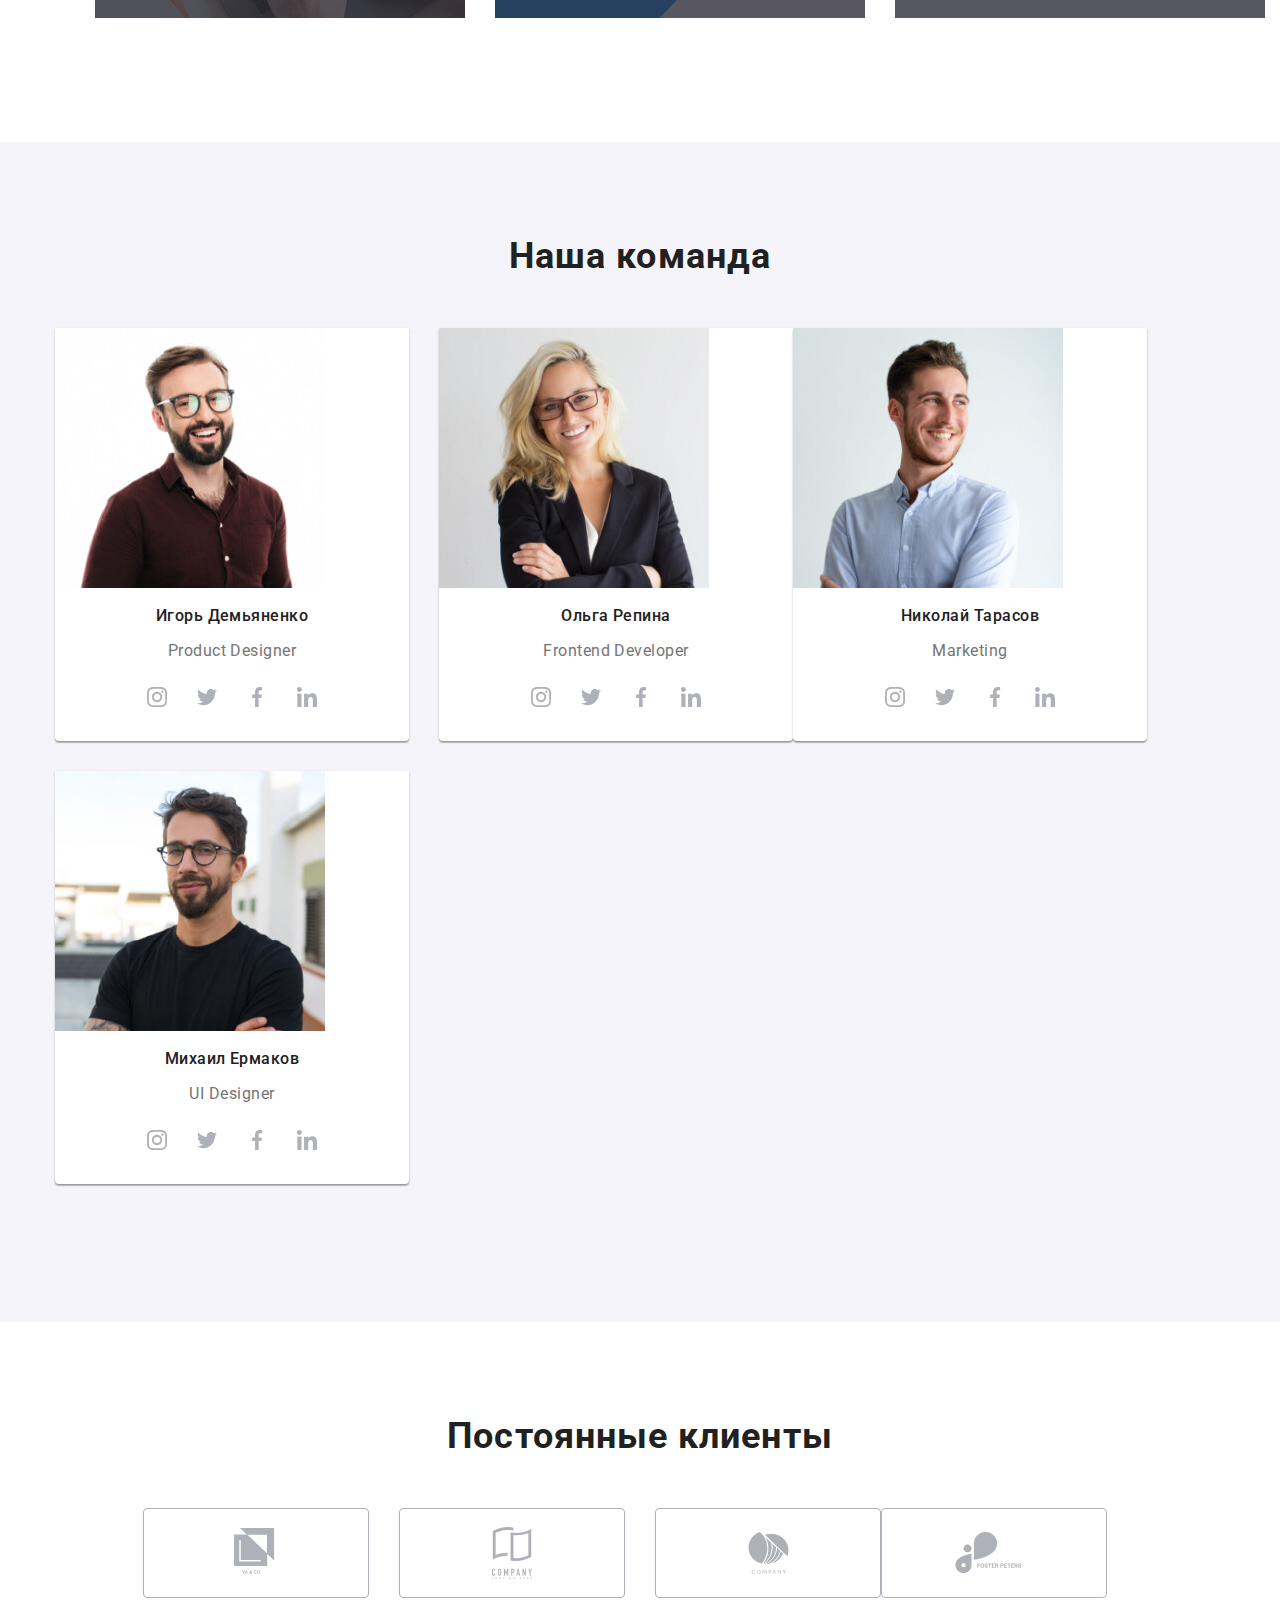
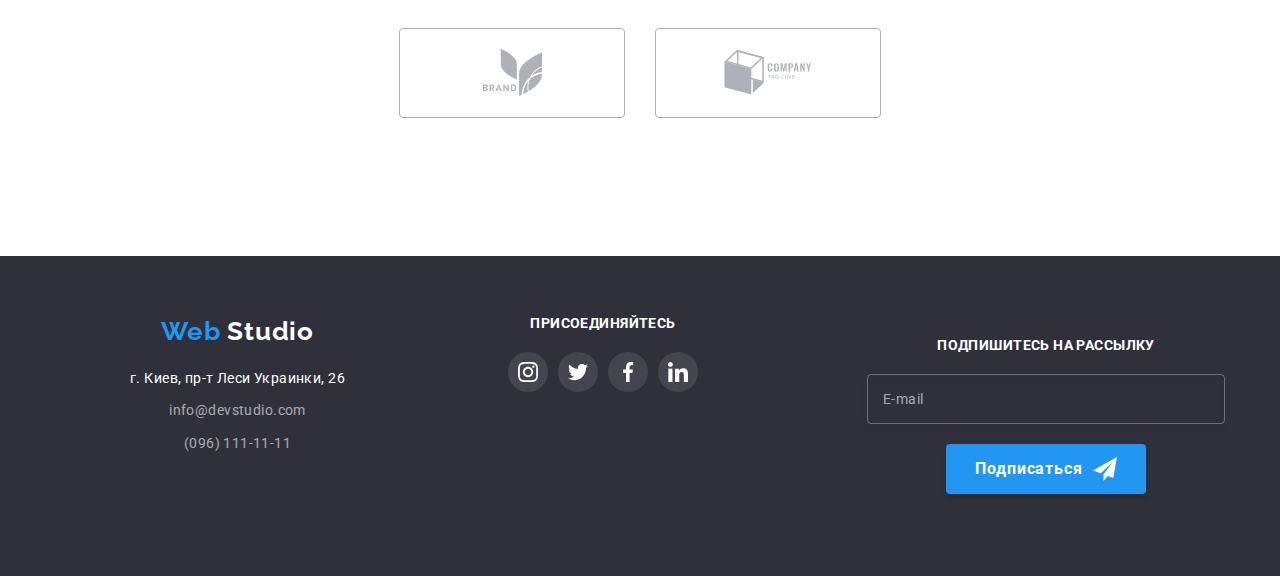
==== commit 6a4048c4: "homework 8/99" ====
--- a/index.html
+++ b/index.html
@@ -21,7 +21,7 @@
         </a>
         <button type="button" class="menu-button" aria-expanded="false" aria-controls="menu-wrapper" data-menu-button>
          
-          <svg width="40" height="40"> 
+          <svg width="24" height="24"> 
             <use class="icon-burger" href="./img/sprite.svg#burger"></use>
             <use class="icon-close" href="./img/sprite.svg#close-mob-vers"></use>
         </svg>
@@ -410,53 +410,53 @@
      <footer class="footer">
       <div class="footer-wrap">
         <div class="footer-wrap-list">
-        <div class="footer-list">
-          
-          <a class="logo logo-footer" href="/" lang="en"
-            ><span class="logo-blue">Web</span> Studio</a
-          >
-          <address>
-            <p class="footer-adress">г. Киев, пр-т Леси Украинки, 26</p>
-            <a class="footer-email" href="mailto:info@devstudio.com"
-              >info@devstudio.com</a
+          <div class="footer-list">
+            
+            <a class="logo logo-footer" href="/" lang="en"
+              ><span class="logo-blue">Web</span> Studio</a
             >
-            <a class="footer-tel" href="tel:+380961111111">(096) 111-11-11</a>
-          </address>
-        </div>
-        <div class="social-subscribe">
-          <b class="subscribe">присоединяйтесь</b>
-          <ul class="social-icons social-icons-footer">
-            <li>
-              <a href="" lang="en">
-                <svg width="20" height="20" class="social-icons-link">
-                  <use href="./img/sprite.svg#icon-instagram"></use>
-                </svg>
-              </a>
-            </li>
-            <li>
-              <a href="" lang="en">
-                <svg width="20" height="20">
-                  <use href="./img/sprite.svg#icon-twitter"></use>
-                </svg>
-              </a>
-            </li>
-            <li>
-              <a href="" lang="en">
-                <svg width="20" height="20">
-                  <use href="./img/sprite.svg#icon-facebook"></use>
-                </svg>
-              </a>
-            </li>
-            <li>
-              <a href="" lang="en">
-                <svg width="20" height="20">
-                  <use href="./img/sprite.svg#icon-linkedin"></use>
-                </svg>
-              </a>
-            </li>
-          </ul>
-        </div>
-      </div>
+            <address>
+              <p class="footer-adress">г. Киев, пр-т Леси Украинки, 26</p>
+              <a class="footer-email" href="mailto:info@devstudio.com"
+                >info@devstudio.com</a
+              >
+              <a class="footer-tel" href="tel:+380961111111">(096) 111-11-11</a>
+            </address>
+          </div>
+          <div class="social-subscribe">
+            <b class="subscribe">присоединяйтесь</b>
+            <ul class="social-icons social-icons-footer">
+              <li>
+                <a href="" lang="en">
+                  <svg width="20" height="20" class="social-icons-link">
+                    <use href="./img/sprite.svg#icon-instagram"></use>
+                  </svg>
+                </a>
+              </li>
+              <li>
+                <a href="" lang="en">
+                  <svg width="20" height="20">
+                    <use href="./img/sprite.svg#icon-twitter"></use>
+                  </svg>
+                </a>
+              </li>
+              <li>
+                <a href="" lang="en">
+                  <svg width="20" height="20">
+                    <use href="./img/sprite.svg#icon-facebook"></use>
+                  </svg>
+                </a>
+              </li>
+              <li>
+                <a href="" lang="en">
+                  <svg width="20" height="20">
+                    <use href="./img/sprite.svg#icon-linkedin"></use>
+                  </svg>
+                </a>
+              </li>
+            </ul>
+          </div>
+         </div>
 
         <div class="subscribe-form">
           <b class="subscribe-btn">Подпишитесь на рассылку</b>
--- a/css/main.min.css
+++ b/css/main.min.css
@@ -1,2 +1,2 @@
-body{background-color:#fff;font-family:"Roboto",sans-serif;color:#757575;font-size:14px}a:hover,a:focus{color:#2196f3;transition:cubic-bezier(0.4, 0, 0.2, 1);transition-duration:250ms}.container{padding-left:15px;padding-right:15px}@media screen and (min-width: 480px){.container{width:480px;margin:0 auto;box-sizing:border-box}}@media screen and (min-width: 768px){.container{width:768px}}@media screen and (min-width: 1200px){.container{width:1200px;padding-left:15px;padding-right:15px;box-sizing:border-box}}.backdrop{position:fixed;left:0;top:0;width:100%;height:100%;background-color:rgba(0,0,0,0.5);z-index:100;justify-content:center;display:flex;align-items:center;box-sizing:border-box}.modal-form{position:relative;width:528px;height:581px;display:flex;background:#ffffff;flex-direction:column;box-shadow:0px 1px 3px rgba(0,0,0,0.12),0px 1px 1px rgba(0,0,0,0.14),0px 2px 1px rgba(0,0,0,0.2);border-radius:4px;padding:40px;box-sizing:border-box}.modal-form-title{font-family:"Roboto",sans-serif;font-size:20px;line-height:23px;text-align:center;letter-spacing:0.03em;margin-bottom:30px}.modal-form-message{resize:none}.is-hidden{opacity:0;visibility:hidden;pointer-events:none}.modal-close-btn{position:absolute;width:30px;height:30px;top:14px;right:16px;box-sizing:border-box;background:#ffffff;border-radius:50%;border:1px solid rgba(0,0,0,0.1);display:flex;align-items:center;justify-content:center;background-color:#fff}.modal-close-btn:hover svg use{fill:#2196f3}.modal-form-input-wrapper{position:relative;margin-bottom:28px}.modal-form-label{position:absolute;top:50%;left:0;transform:translateY(-50%);transition:cubic-bezier(0.4, 0, 0.2, 1);transition-duration:250ms;padding-left:42px}.modal-form-label-message{top:0;transform:translateY(12px)}.modal-form-message{height:120px;width:100%;padding-left:16px;padding-top:12px;display:block;font-family:"Roboto",sans-serif;font-size:14px;line-height:16px;letter-spacing:0.01em;border:1px solid rgba(33,33,33,0.2);box-sizing:border-box;border-radius:4px;resize:none}.modal-form-input{width:448px;height:40px;display:block;width:100%;font-family:"Roboto",sans-serif;font-size:14px;line-height:16px;letter-spacing:0.01em;border:1px solid rgba(33,33,33,0.2);box-sizing:border-box;border-radius:4px;padding-left:42px}.modal-form-message:focus::placeholder{color:#2196f3}.modal-form-input:focus,.modal-form-message:focus,.modal-form-input:not(:placeholder-shown),.modal-form-message:not(:placeholder-shown){outline:none;border-color:#2196f3}.modal-form-input:focus+.modal-form-label,.modal-form-input:not(:placeholder-shown)+.modal-form-label{transform:translateY(-40px);color:#2196f3;font-size:12px;line-height:14px;padding-left:12px}.modal-form-message:focus+.modal-form-label,.modal-form-message:not(:placeholder-shown)+.modal-form-label-message{transform:translateY(-20px);color:#2196f3;font-size:12px;line-height:14px;padding-left:12px}.modal-form-option-span{font-size:14px;line-height:24px;letter-spacing:0.03em;line-height:normal}.modal-form-option-span a{color:#2196f3}.modal-form-option-lable{display:flex;align-items:center;justify-content:center;margin-bottom:30px}.modal-form-checkbox{visibility:hidden}.modal-form-checkbox+.icon{width:16px;height:15px;margin-right:7px;background-color:#fff;border:2px solid #212121;box-shadow:0px 4px 4px rgba(0,0,0,0.25);border-radius:4px}.modal-form-checkbox:checked+.icon{background-image:url(../img/check.svg);background-color:#2196f3;background-size:contain;border:2px solid transparent}.modal-form-btn{display:block;margin:0 auto;width:200px;height:50px;background-color:#2196f3;border-radius:4px;border:none;color:#ffffff;box-shadow:0px 4px 4px rgba(0,0,0,0.15);outline:none;letter-spacing:0.06em;font-size:16px;line-height:30px}.modal-form-btn:hover{background:#188ce8;transition:cubic-bezier(0.4, 0, 0.2, 1);transition-duration:250ms}.modal-svg{position:absolute;top:50%;left:16px;transform:translateY(-50%);display:inline-block}.modal-form-input:focus ~ svg.modal-svg,.modal-form-input:not(:placeholder-shown) ~ svg.modal-svg,.modal-svg:hover,.modal-svg:focus{fill:#188ce8;transition:cubic-bezier(0.4, 0, 0.2, 1);transition-duration:250ms}.subscribe-form form{display:flex;align-items:center;margin-top:20px}.subscribe-email{position:relative}.subscribe-input{height:50px;width:358px;display:block;font-family:"Roboto",sans-serif;font-size:14px;line-height:16px;letter-spacing:0.01em;padding-left:16px;border:1px solid rgba(255,255,255,0.3);box-sizing:border-box;filter:drop-shadow(0px 4px 4px rgba(0,0,0,0.15));border-radius:4px;background:transparent;margin-right:12px;color:#fff}.subscribe-input+label{position:absolute;top:50%;left:0;transform:translateY(-50%);transition:cubic-bezier(0.4, 0, 0.2, 1);transition-duration:250ms;padding-left:16px;letter-spacing:0.03em;color:rgba(255,255,255,0.6)}.subscribe-input:focus+label,.subscribe-input:not(:placeholder-shown)+label,.modal-form-message:focus::placeholder{transform:translateY(-45px);color:#fff;font-size:12px;line-height:14px;padding-left:12px}.subscribe-form .blue-btn{display:flex;justify-content:center;align-items:center;font-size:16px}.subscribe-form .blue-btn svg{margin-left:10px}.modal-form-message:focus,.modal-form-message:not(:placeholder-shown){outline:none;border-bottom-color:#2196f3}.modal-form-message:focus::placeholder{color:#2196f3}@media screen and (max-width: 767px){.modal-form{position:relative;width:450px;height:609px;display:flex;background:#ffffff;flex-direction:column;box-shadow:0px 1px 3px rgba(0,0,0,0.12),0px 1px 1px rgba(0,0,0,0.14),0px 2px 1px rgba(0,0,0,0.2);border-radius:4px;padding:40px;box-sizing:border-box}.modal-form-title{font-family:"Roboto",sans-serif;font-size:20px;line-height:1.304;text-align:center;letter-spacing:0.03em;margin-bottom:30px}.modal-form-message{resize:none}}@keyframes zoomInDown{from{opacity:0;-webkit-transform:scale3d(0.1, 0.1, 0.1) translate3d(0, -1000px, 0);transform:scale3d(0.1, 0.1, 0.1) translate3d(0, -1000px, 0);-webkit-animation-timing-function:cubic-bezier(0.55, 0.055, 0.675, 0.19);animation-timing-function:cubic-bezier(0.55, 0.055, 0.675, 0.19)}60%{opacity:1;-webkit-transform:scale3d(0.475, 0.475, 0.475) translate3d(0, 60px, 0);transform:scale3d(0.475, 0.475, 0.475) translate3d(0, 60px, 0);-webkit-animation-timing-function:cubic-bezier(0.175, 0.885, 0.32, 1);animation-timing-function:cubic-bezier(0.175, 0.885, 0.32, 1)}}.header{position:relative;padding-top:15px;padding-bottom:15px;background-color:#fff;border-bottom:1px solid #ECECEC}.header-container{display:flex;justify-content:space-between;align-items:center;width:100%}.icon-close{display:none}.header-adress{display:flex;align-items:center;justify-content:center;text-decoration-line:none;flex-direction:column}.header-adress a{text-decoration:none}.navigation-list{list-style:none;display:flex;justify-content:center;align-items:center;flex-direction:column}.navigation-list-item a{text-decoration:none;font-weight:500;font-size:18px;line-height:1.167;letter-spacing:0.02em;color:#212121}.link{font-weight:500;font-size:18px;line-height:1.167;letter-spacing:0.02em;color:#757575}@media screen and (max-width: 767px){.header-container{width:auto}.header{max-width:480px;margin:0 auto}.menu-button{background-color:transparent;border:none;position:relative;z-index:100;padding:8px}.menu-button.is-open .icon-close{display:block}.menu-button.is-open .icon-burger{display:none}.menu-wrapper{display:none;position:absolute;top:100%;width:100%;background-color:#fff;left:0}.menu-wrapper.is-open{animation-name:zoomInDown;animation-duration:250ms;display:block}.navigation{padding-top:60px}.list{padding:0}.navigation-list-item:not(:last-child){margin-bottom:40px}.link{margin-top:60px}}@media screen and (min-width: 768px){.menu-button{display:none}.menu-wrapper{display:flex;align-items:center;flex:1;justify-content:space-between}.link{font-size:12px;line-height:0.857}.navigation{margin-left:81px;margin-right:84px}.navigation-list{display:flex;flex-direction:row;padding:0}.navigation-list-item a{font-size:14px;line-height:1.333;letter-spacing:0.02em;color:#212121}.navigation-list .navigation-list-item:not(:last-child){margin-right:50px}.header-adress{display:inline-grid}.header-adress a svg{margin-right:8px}.header-tel{margin-top:10px}}.header .container{display:flex;align-items:center;justify-content:space-between;border-bottom:1px solid #ececec}.navigation{display:flex;align-items:center}.navigation-list{display:flex;margin-bottom:0}.navigation-list-item:not(:last-child){margin-right:50px}.logo,.logo:hover,.logo:focus{font-family:"Raleway",sans-serif;font-style:normal;font-weight:bold;font-size:26px;line-height:1.19;letter-spacing:0.03em;color:#000000;text-decoration:none;margin-right:85px}.logo-blue{font-family:"Raleway",sans-serif;font-style:normal;font-weight:bold;font-size:26px;line-height:1.19;letter-spacing:0.03em;color:#2196f3}.logo-footer{margin-bottom:20px}.logo-footer,.logo-footer:hover,.logo-footer:focus{color:#fff;transition:cubic-bezier(0.4, 0, 0.2, 1);transition-duration:250ms}.button-portfolio{font-style:normal;font-weight:500;font-size:16px;line-height:1.16;text-align:center;letter-spacing:0.03em;color:#212121;background:#f5f4fa;border-radius:4px;border:0;padding:6px 22px;display:block}.button-portfolio-list{align-items:center;display:flex;justify-content:center;list-style:none}.button-portfolio-list li:not(:last-child) .button-portfolio{margin-right:8px}.button-portfolio:hover,.button-portfolio:focus{background:#2196f3;box-shadow:0px 2px 2px rgba(0,0,0,0.12),0px 1px 2px rgba(0,0,0,0.08),0px 3px 1px rgba(0,0,0,0.1);border-radius:4px;color:#fff;transition:cubic-bezier(0.4, 0, 0.2, 1);transition-duration:250ms}.portfolio-item{text-decoration:none;height:100%}.portfolio-item-title{font-style:normal;font-weight:bold;font-size:18px;line-height:2;letter-spacing:0.06em;color:#212121;text-align:left;padding:0 24px;margin-bottom:0}.portfoli-item-theme{font-style:normal;font-weight:normal;font-size:16px;line-height:1.87;letter-spacing:0.03em;color:#757575;padding:0 24px}.portfolio{padding:94px 0}.button-portfolio-list{margin-bottom:50px}.portfolio-list{align-items:flex-start;display:flex;flex-wrap:wrap;padding:0}.portfolio-list li{width:370px;height:404px;margin-right:30px;margin-bottom:30px;border:1px solid #eeeeee;box-sizing:border-box}.portfolio-list li:nth-child(3n){margin-right:0px}.portfolio-list li:hover,.portfolio-list li:focus{box-shadow:1px 4px 6px rgba(0,0,0,0.16),0px 4px 4px rgba(0,0,0,0.06),0px 1px 1px rgba(0,0,0,0.12);transition:background-color 2s cubic-bezier(0.4, 0, 0.2, 1);transition-duration:250ms}.portfoli-item-text{font-size:18px;background:rgba(33,150,243,0.9);color:#ffffff;line-height:28px;width:100%;height:100%;position:absolute;top:100%;left:0px;letter-spacing:0.03em;font-style:normal;font-weight:normal;align-items:center;display:flex;padding:63px 24px 63px 24px;box-sizing:border-box;transition:top 2s cubic-bezier(0.4, 0, 0.2, 1);transition-duration:250ms}.portfolio-item-img{position:relative;overflow:hidden}.portfolio-item:hover .portfoli-item-text{top:0}h1{font-style:normal;font-weight:900;font-size:44px;line-height:1.36;text-align:center;letter-spacing:0.06em;text-transform:uppercase;color:#fff;margin:30px 0}.hero-bg{max-width:1600px;background-image:linear-gradient(rgba(47,48,58,0.8), rgba(47,48,58,0.8)),url("../img/hero/bg.jpg");background-color:#212121;background-repeat:no-repeat;background-size:cover;margin-left:auto;margin-right:auto}.hero-text{display:flex;padding:189px 0;flex-grow:1;justify-content:center;align-items:center;flex-direction:column;box-sizing:border-box}.blue-btn{background:#2196f3;box-shadow:0px 4px 4px rgba(0,0,0,0.15);border-radius:4px;font-style:normal;font-weight:bold;font-size:16px;line-height:1.87;text-align:center;letter-spacing:0.06em;color:#fff;width:200px;height:50px;border:none;margin:0 auto;display:block;cursor:pointer}.blue-btn-hero:hover{background:#188ce8;transition:cubic-bezier(0.4, 0, 0.2, 1);transition-duration:250ms}@media screen and (max-width: 767px){.hero-bg{padding:0;width:100%;height:400px;background-image:linear-gradient(rgba(47,48,58,0.8), rgba(47,48,58,0.8)),url("../img/hero/mobile.jpg");background-color:#212121;background-repeat:no-repeat;background-size:cover;margin-left:auto;margin-right:auto}}@media screen and (max-width: 767px) and (min-device-pixel-ratio: 2), screen and (max-width: 767px) and (min-resolution: 192dpi), screen and (max-width: 767px) and (min-resolution: 2dppx), screen and (max-width: 767px) and (min-width: 320px){.hero-bg{padding:0;width:100%;background-image:linear-gradient(rgba(47,48,58,0.8), rgba(47,48,58,0.8)),url("/img/hero/mobile@2x.jpg")}}@media screen and (max-width: 767px){h1{font-size:26px;line-height:1.615}}@media screen and (min-width: 768px){.hero-bg{padding:0;width:100%;height:400px;background-image:linear-gradient(rgba(47,48,58,0.8), rgba(47,48,58,0.8)),url("/img/hero/tablet.jpg");background-color:#212121;background-repeat:no-repeat;background-size:cover;margin-left:auto;margin-right:auto}}@media screen and (min-width: 768px) and (min-device-pixel-ratio: 2), screen and (min-width: 768px) and (min-resolution: 192dpi), screen and (min-width: 768px) and (min-resolution: 2dppx), screen and (min-width: 768px) and (min-width: 768px){.hero-bg{padding:0;width:100%;background-image:linear-gradient(rgba(47,48,58,0.8), rgba(47,48,58,0.8)),url("/img/hero/tablet2x.jpg")}}@media screen and (min-width: 768px){h1{font-size:26px;line-height:1.615}}h2{font-style:normal;font-weight:bold;font-size:36px;line-height:1.16;text-align:center;letter-spacing:0.03em;color:#212121;margin-bottom:50px;margin-top:0}.about-us{padding:94px 0 0 0}.about-us-list{display:flex;flex-direction:row;justify-content:space-between;padding:0}.about-us-list li{width:270px}.about-us-list-img{background:#f5f4fa;border-radius:4px;height:120px;width:100%;display:flex;justify-content:center;align-items:center}.about-us-list-title{margin-top:30px;font-style:normal;font-weight:bold;font-size:14px;line-height:1.33;letter-spacing:0.03em;text-transform:uppercase;color:#212121}.about-us-list-description{font-style:normal;font-weight:normal;font-size:14px;line-height:1.71;letter-spacing:0.03em;color:#757575}@media screen and (max-width: 767px){.about-us-list{list-style:none;flex-direction:column;justify-content:center;align-items:center}.about-us-list li{width:100%}}@media screen and (min-width: 768px){.about-us-list{list-style:none;flex-direction:row;justify-content:center;align-items:end;flex-flow:wrap}.about-us-list li{width:354px}.about-us-list li:nth-child(2n-1){margin-right:30px}}.services{padding:94px 0 0 0}.services-list{display:flex;flex-direction:row;justify-content:space-between;padding-bottom:110px}.services-list li{position:relative;justify-content:center;align-items:center;display:flex}.services-list-img{border-radius:4px;width:100%;display:flex}.services-text{font-style:normal;font-weight:bold;font-size:14px;line-height:1.14;text-align:center;letter-spacing:0.03em;text-transform:uppercase;color:#fff;background:rgba(47,48,58,0.8);width:370px;height:70px;position:absolute;bottom:0px;left:0px;margin:0px;align-items:center;display:flex;justify-content:center}.services-list li:not(:last-child){margin-right:30px}@media screen and (max-width: 767px){.services{display:none}}@media screen and (min-width: 768px){.services{display:none}}@media screen and (min-width: 1200px){.services{display:block}}.our-team{width:1170px;margin:0 auto}.our-team-background{background-color:#f5f4fa;padding:94px 0 94px 0}.our-team-list li:not(:last-child){margin-right:30px}.our-team-list{display:flex;flex-direction:row;padding:0}.our-team-list li{background:#fff;box-shadow:0px 2px 1px rgba(0,0,0,0.2),0px 1px 1px rgba(0,0,0,0.14),0px 1px 3px rgba(0,0,0,0.12);border-radius:0px 0px 4px 4px}.our-teame-name{font-style:normal;font-weight:500;font-size:16px;line-height:1.18;text-align:center;letter-spacing:0.03em;color:#212121}.our-team-position{font-style:normal;font-weight:normal;font-size:16px;line-height:1.18;text-align:center;letter-spacing:0.03em;color:#757575}.social-icons{list-style:none;display:flex;padding:0;justify-content:center}.social-icons li{box-shadow:none}.social-icons li:not(:last-child){margin:0 10px 24px 0}.social-icons li a{width:40px;height:40px;align-items:center;display:flex;justify-content:center;border-radius:50%}.social-icons li a:hover,.social-icons li a:focus{background:#2196f3;transition:cubic-bezier(0.4, 0, 0.2, 1);transition-duration:250ms}.social-icons,.social-icons-team li a svg{fill:#afb1b8}.social-icons li a:hover svg,.social-icons li a:focus svg{fill:#fff;transition:cubic-bezier(0.4, 0, 0.2, 1);transition-duration:250ms}@media screen and (max-width: 767px){.our-team{width:100%}.our-team.background{width:480px;height:2791px}.our-team-list{width:100%;list-style:none;flex-direction:column;justify-content:center;align-items:center}.our-team-list li:not(:last-child){margin-right:0;margin-bottom:30px}.our-team-list img{width:100%}h2{width:100%;margin:0 auto}.social-icons-team li:not(:last-child){margin-right:10px}}@media screen and (min-width: 768px){.our-team{width:100%}.our-team-list{list-style:none;flex-flow:wrap}.our-team-list>li{width:354px;margin-bottom:30px}.our-team-list>li:not(:last-child){margin-right:0px}.our-team-list>li:nth-child(2n-1){margin-right:30px}}.clients{padding:94px 0 94px 0}.clients-list{margin-top:50px;align-items:center;display:flex;justify-content:center;list-style:none;padding:0}.clients-list li a{border:1px solid #afb1b8;box-sizing:border-box;border-radius:4px;align-items:center;display:flex;justify-content:center;width:170px;height:90px}.clients-list li:not(:last-child){margin-right:30px}.clients-list li a svg{fill:#afb1b8}.clients-list li a:hover svg,.clients-list li a:focus svg{fill:#2196f3;transition:cubic-bezier(0.4, 0, 0.2, 1);transition-duration:250ms}.clients-list li a:hover,.clients-list li a:focus{border:1px solid #2196f3;transition:cubic-bezier(0.4, 0, 0.2, 1);transition-duration:250ms}@media screen and (min-width: 768px){.clients-list{flex-flow:wrap}.clients-list li{margin-bottom:30px;margin-right:30px}.clients-list li a{width:226px;height:90px}.clients-list li:nth-child(2n+2){margin-right:30px}.clients-list li:nth-child(3n){margin-right:0px}}@media screen and (max-width: 767px){.clients-list{flex-flow:wrap}.clients-list li{margin-bottom:30px}.clients-list li a{width:210px;height:90px}.clients-list li:not(:last-child){margin-right:0px}.clients-list li:nth-child(2n-1){margin-right:30px}}@media screen and (max-width: 479px){.clients-list{flex-direction:column}.clients-list li{margin-right:0px}.clients-list li:nth-child(2n-1){margin-right:0px}}.footer{background:#2f303a}.footer-wrap{width:1170px;margin:0 auto;display:flex;padding:60px 0}.footer-list{align-items:center;display:flex;justify-content:center;flex-direction:column;margin-right:69px}.footer-adress{font-style:normal;font-weight:normal;font-size:14px;line-height:1.71;letter-spacing:0.03em;color:#fff;margin-top:0;margin-bottom:9px}.footer-email{margin-bottom:9px}.footer-email,.footer-tel{display:block;font-style:normal;font-weight:normal;font-size:14px;line-height:1.71;letter-spacing:0.03em;color:rgba(255,255,255,0.6);text-decoration:none}.subscribe{font-style:normal;font-weight:bold;font-size:14px;line-height:1.14;letter-spacing:0.03em;text-transform:uppercase;color:#fff}.subscribe-btn{font-style:normal;font-weight:bold;font-size:14px;line-height:1.14;letter-spacing:0.03em;text-transform:uppercase;color:#fff}.subscribe-form{margin-left:94px}.social-icons-footer li a{width:40px;height:40px;align-items:center;display:flex;justify-content:center;border-radius:50%;background:rgba(255,255,255,0.1)}.social-icons-footer{margin-top:20px}.social-icons-footer li a svg{fill:#fff}@media screen and (min-width: 768px){.footer-wrap{display:flex;flex-direction:column;width:100%;align-items:center;justify-content:center}.footer-wrap address{text-align:center}.footer-wrap .social-icons li{margin:0}.footer-wrap .blue-btn{margin-top:20px}.footer-wrap-list{flex-direction:row;display:flex;justify-content:space-between;width:100%;padding:0 75px;box-sizing:border-box;margin-bottom:60px}.subscribe-form form{display:flex;flex-direction:column;margin:0}.subscribe-form{margin-left:0;text-align:center}.logo-footer,.footer-list,.subscribe-input{margin-right:0}.logo-footer{margin-bottom:20px}.subscribe,.subscribe-btn{text-align:center;margin-bottom:20px}.subscribe-btn{margin:0 0 20px 0;display:block}.social-icons-footer{margin-top:0;margin-bottom:0}.social-icons-footer li:not(:last-child){margin-right:10px}.social-subscribe .subscribe{display:block;text-align:center}}@media screen and (max-width: 767px){.footer-wrap{display:flex;flex-direction:column;width:100%;align-items:center;justify-content:center}.footer-wrap>div{display:flex;flex-direction:column;justify-content:center}.footer-wrap address{text-align:center}.footer-wrap .social-icons li{margin:0}.footer-wrap .blue-btn{margin-top:20px}.subscribe-form{margin-top:60px}.subscribe-form form{display:flex;flex-direction:column;margin:0}.subscribe-form{margin-left:0}.logo-footer,.footer-list,.subscribe-input{margin-right:0}.logo-footer{margin-bottom:20px}.subscribe,.subscribe-btn{text-align:center;margin-bottom:20px}.social-icons-footer{margin-top:0;margin-bottom:0}.social-icons-footer li:not(:last-child){margin-right:10px}.social-subscribe{display:flex;justify-content:center;flex-direction:column;margin-top:60px}}@media screen and (max-width: 479px){.subscribe-input{width:100%}}
+body{background-color:#fff;font-family:"Roboto",sans-serif;color:#757575;font-size:14px}a:hover,a:focus{color:#2196f3;transition:cubic-bezier(0.4, 0, 0.2, 1);transition-duration:250ms}.container{padding-left:15px;padding-right:15px}@media screen and (min-width: 480px){.container{width:480px;margin:0 auto;box-sizing:border-box}}@media screen and (min-width: 768px){.container{width:768px}}@media screen and (min-width: 1200px){.container{width:1200px;padding-left:15px;padding-right:15px;box-sizing:border-box}}.container{width:1200px;padding-left:15px;padding-right:15px;margin-left:auto;margin-right:auto;box-sizing:border-box}.backdrop{position:fixed;left:0;top:0;width:100%;height:100%;background-color:rgba(0,0,0,0.5);z-index:100;justify-content:center;display:flex;align-items:center;box-sizing:border-box}.modal-form{position:relative;width:528px;height:581px;display:flex;background:#ffffff;flex-direction:column;box-shadow:0px 1px 3px rgba(0,0,0,0.12),0px 1px 1px rgba(0,0,0,0.14),0px 2px 1px rgba(0,0,0,0.2);border-radius:4px;padding:40px;box-sizing:border-box}.modal-form-title{font-family:"Roboto",sans-serif;font-size:20px;line-height:23px;text-align:center;letter-spacing:0.03em;margin-bottom:30px}.modal-form-message{resize:none}.is-hidden{opacity:0;visibility:hidden;pointer-events:none}.modal-close-btn{position:absolute;width:30px;height:30px;top:14px;right:16px;box-sizing:border-box;background:#ffffff;border-radius:50%;border:1px solid rgba(0,0,0,0.1);display:flex;align-items:center;justify-content:center;background-color:#fff}.modal-close-btn:hover svg use{fill:#2196f3}.modal-form-input-wrapper{position:relative;margin-bottom:28px}.modal-form-label{position:absolute;top:50%;left:0;transform:translateY(-50%);transition:cubic-bezier(0.4, 0, 0.2, 1);transition-duration:250ms;padding-left:42px}.modal-form-label-message{top:0;transform:translateY(12px)}.modal-form-message{height:120px;width:100%;padding-left:16px;padding-top:12px;display:block;font-family:"Roboto",sans-serif;font-size:14px;line-height:16px;letter-spacing:0.01em;border:1px solid rgba(33,33,33,0.2);box-sizing:border-box;border-radius:4px;resize:none}.modal-form-input{width:448px;height:40px;display:block;width:100%;font-family:"Roboto",sans-serif;font-size:14px;line-height:16px;letter-spacing:0.01em;border:1px solid rgba(33,33,33,0.2);box-sizing:border-box;border-radius:4px;padding-left:42px}.modal-form-message:focus::placeholder{color:#2196f3}.modal-form-input:focus,.modal-form-message:focus,.modal-form-input:not(:placeholder-shown),.modal-form-message:not(:placeholder-shown){outline:none;border-color:#2196f3}.modal-form-input:focus+.modal-form-label,.modal-form-input:not(:placeholder-shown)+.modal-form-label{transform:translateY(-40px);color:#2196f3;font-size:12px;line-height:14px;padding-left:12px}.modal-form-message:focus+.modal-form-label,.modal-form-message:not(:placeholder-shown)+.modal-form-label-message{transform:translateY(-20px);color:#2196f3;font-size:12px;line-height:14px;padding-left:12px}.modal-form-option-span{font-size:14px;line-height:24px;letter-spacing:0.03em;line-height:normal}.modal-form-option-span a{color:#2196f3}.modal-form-option-lable{display:flex;align-items:center;justify-content:center;margin-bottom:30px}.modal-form-checkbox{visibility:hidden}.modal-form-checkbox+.icon{width:16px;height:15px;margin-right:7px;background-color:#fff;border:2px solid #212121;box-shadow:0px 4px 4px rgba(0,0,0,0.25);border-radius:4px}.modal-form-checkbox:checked+.icon{background-image:url(../img/check.svg);background-color:#2196f3;background-size:contain;border:2px solid transparent}.modal-form-btn{display:block;margin:0 auto;width:200px;height:50px;background-color:#2196f3;border-radius:4px;border:none;color:#ffffff;box-shadow:0px 4px 4px rgba(0,0,0,0.15);outline:none;letter-spacing:0.06em;font-size:16px;line-height:30px}.modal-form-btn:hover{background:#188ce8;transition:cubic-bezier(0.4, 0, 0.2, 1);transition-duration:250ms}.modal-svg{position:absolute;top:50%;left:16px;transform:translateY(-50%);display:inline-block}.modal-form-input:focus ~ svg.modal-svg,.modal-form-input:not(:placeholder-shown) ~ svg.modal-svg,.modal-svg:hover,.modal-svg:focus{fill:#188ce8;transition:cubic-bezier(0.4, 0, 0.2, 1);transition-duration:250ms}.subscribe-form form{display:flex;align-items:center;margin-top:20px}.subscribe-email{position:relative}.subscribe-input{height:50px;width:358px;display:block;font-family:"Roboto",sans-serif;font-size:14px;line-height:16px;letter-spacing:0.01em;padding-left:16px;border:1px solid rgba(255,255,255,0.3);box-sizing:border-box;filter:drop-shadow(0px 4px 4px rgba(0,0,0,0.15));border-radius:4px;background:transparent;margin-right:12px;color:#fff}.subscribe-input+label{position:absolute;top:50%;left:0;transform:translateY(-50%);transition:cubic-bezier(0.4, 0, 0.2, 1);transition-duration:250ms;padding-left:16px;letter-spacing:0.03em;color:rgba(255,255,255,0.6)}.subscribe-input:focus+label,.subscribe-input:not(:placeholder-shown)+label,.modal-form-message:focus::placeholder{transform:translateY(-45px);color:#fff;font-size:12px;line-height:14px;padding-left:12px}.subscribe-form .blue-btn{display:flex;justify-content:center;align-items:center;font-size:16px}.subscribe-form .blue-btn svg{margin-left:10px}.modal-form-message:focus,.modal-form-message:not(:placeholder-shown){outline:none;border-bottom-color:#2196f3}.modal-form-message:focus::placeholder{color:#2196f3}@media screen and (max-width: 767px){.modal-form{position:relative;width:450px;height:609px;display:flex;background:#ffffff;flex-direction:column;box-shadow:0px 1px 3px rgba(0,0,0,0.12),0px 1px 1px rgba(0,0,0,0.14),0px 2px 1px rgba(0,0,0,0.2);border-radius:4px;padding:40px;box-sizing:border-box}.modal-form-title{font-family:"Roboto",sans-serif;font-size:20px;line-height:1.304;text-align:center;letter-spacing:0.03em;margin-bottom:30px}.modal-form-message{resize:none}}@keyframes zoomInDown{from{opacity:0;-webkit-transform:scale3d(0.1, 0.1, 0.1) translate3d(0, -1000px, 0);transform:scale3d(0.1, 0.1, 0.1) translate3d(0, -1000px, 0);-webkit-animation-timing-function:cubic-bezier(0.55, 0.055, 0.675, 0.19);animation-timing-function:cubic-bezier(0.55, 0.055, 0.675, 0.19)}60%{opacity:1;-webkit-transform:scale3d(0.475, 0.475, 0.475) translate3d(0, 60px, 0);transform:scale3d(0.475, 0.475, 0.475) translate3d(0, 60px, 0);-webkit-animation-timing-function:cubic-bezier(0.175, 0.885, 0.32, 1);animation-timing-function:cubic-bezier(0.175, 0.885, 0.32, 1)}}.header{position:relative;padding-top:15px;padding-bottom:15px;background-color:#fff;border-bottom:1px solid #ECECEC}.header-container{display:flex;justify-content:space-between;align-items:center}.icon-close{display:none}.header-adress{display:flex;align-items:center;justify-content:center;text-decoration-line:none;flex-direction:column}.header-adress a{text-decoration:none}.navigation-list{list-style:none;display:flex;justify-content:center;align-items:center;flex-direction:column}.navigation-list-item a{text-decoration:none;font-weight:500;font-size:18px;line-height:1.167;letter-spacing:0.02em;color:#212121}.link{font-weight:500;font-size:18px;line-height:1.167;letter-spacing:0.02em;color:#757575}@media screen and (max-width: 767px){.header-container{width:auto}.header{max-width:480px;margin:0 auto}.menu-button{background-color:transparent;border:none;position:relative;z-index:100;padding:8px}.menu-button.is-open .icon-close{display:block}.menu-button.is-open .icon-burger{display:none}.menu-wrapper{display:none;position:absolute;top:100%;width:100%;background-color:#fff;left:0}.menu-wrapper.is-open{animation-name:zoomInDown;animation-duration:250ms;display:block;padding:60px 0}.list{padding:0}.navigation-list-item:not(:last-child){margin-bottom:40px}.header-utils{margin-top:60px}.header-tel{margin-top:16px}}@media screen and (min-width: 768px){.menu-button{display:none}.menu-wrapper{display:flex;align-items:center;flex:1;justify-content:space-between}.link{font-size:12px;line-height:0.857}.navigation{margin-left:81px;margin-right:84px}.navigation-list{display:flex;flex-direction:row;padding:0}.navigation-list-item a{font-size:14px;line-height:1.333;letter-spacing:0.02em;color:#212121}.navigation-list .navigation-list-item:not(:last-child){margin-right:50px}.header-adress{display:inline-grid}.header-adress a svg{margin-right:8px}.header-tel{margin-top:10px}}.header .container{display:flex;align-items:center;justify-content:space-between}.navigation{display:flex;align-items:center}.navigation-list{display:flex;margin-bottom:0}.navigation-list-item:not(:last-child){margin-right:50px}.logo,.logo:hover,.logo:focus{font-family:"Raleway",sans-serif;font-style:normal;font-weight:bold;font-size:26px;line-height:1.19;letter-spacing:0.03em;color:#000000;text-decoration:none;margin-right:85px}.logo-blue{font-family:"Raleway",sans-serif;font-style:normal;font-weight:bold;font-size:26px;line-height:1.19;letter-spacing:0.03em;color:#2196f3}.logo-footer{margin-bottom:20px}.logo-footer,.logo-footer:hover,.logo-footer:focus{color:#fff;transition:cubic-bezier(0.4, 0, 0.2, 1);transition-duration:250ms}.link{text-decoration:none;display:block}.list{list-style:none}.navigation-list-link,.header-adress{font-weight:500;font-size:14px;line-height:1.14;letter-spacing:0.02em;color:#212121;text-decoration:none;display:flex;align-items:center;position:relative}.navigation-list-link::after{content:'';width:0;height:4px;display:block;position:absolute;left:0;bottom:0;background:#2196f3;border-radius:2px;transition:cubic-bezier(0.4, 0, 0.2, 1);transition-duration:250ms}.navigation-list-link:hover::after,.navigation-list-link:focus::after,.active::after{width:100%}.header-adress a{display:flex;align-items:center}.header-email:hover svg,.header-email:focus svg,.header-tel:hover svg,.header-tel:focus svg{fill:#2196f3;transition:cubic-bezier(0.4, 0, 0.2, 1);transition-duration:250ms}.header-adress svg{margin-right:10px;color:#757575}.header-email svg,.header-tel svg{fill:#757575}.header-email-hover{fill:#2196f3;transition:cubic-bezier(0.4, 0, 0.2, 1);transition-duration:250ms}.header-tel:hover svg,.header-tel:focus svg{fill:#2196f3;transition:cubic-bezier(0.4, 0, 0.2, 1);transition-duration:250ms}.navigation-list-link:hover,.navigation-list-link:focus,.header-email:hover,.header-email:focus,.header-tel:hover,.header-tel:focus,.active{color:#2196f3;transition:cubic-bezier(0.4, 0, 0.2, 1);transition-duration:250ms}.navigation-list-link{padding-top:32px;padding-bottom:32px}.header-utils{display:flex}.header-email:not(:last-child){margin-right:30px}.header-email,.header-tel{font-weight:500;font-size:14px;line-height:1.14;letter-spacing:0.02em;text-decoration:none;color:#757575;display:inline-block;font-style:normal}.button-portfolio{font-style:normal;font-weight:500;font-size:16px;line-height:1.16;text-align:center;letter-spacing:0.03em;color:#212121;background:#f5f4fa;border-radius:4px;border:0;padding:6px 22px;display:block}.button-portfolio-list{align-items:center;display:flex;justify-content:center;list-style:none}.button-portfolio-list li:not(:last-child) .button-portfolio{margin-right:8px}.button-portfolio:hover,.button-portfolio:focus{background:#2196f3;box-shadow:0px 2px 2px rgba(0,0,0,0.12),0px 1px 2px rgba(0,0,0,0.08),0px 3px 1px rgba(0,0,0,0.1);border-radius:4px;color:#fff;transition:cubic-bezier(0.4, 0, 0.2, 1);transition-duration:250ms}.portfolio-item{text-decoration:none;height:100%}.portfolio-item-title{font-style:normal;font-weight:bold;font-size:18px;line-height:2;letter-spacing:0.06em;color:#212121;text-align:left;padding:0 24px;margin-bottom:0}.portfoli-item-theme{font-style:normal;font-weight:normal;font-size:16px;line-height:1.87;letter-spacing:0.03em;color:#757575;padding:0 24px}.portfolio{padding:94px 0}.button-portfolio-list{margin-bottom:50px}.portfolio-list{align-items:flex-start;display:flex;flex-wrap:wrap;padding:0}.portfolio-list li{width:370px;height:404px;margin-right:30px;margin-bottom:30px;border:1px solid #eeeeee;box-sizing:border-box}.portfolio-list li:nth-child(3n){margin-right:0px}.portfolio-list li:hover,.portfolio-list li:focus{box-shadow:1px 4px 6px rgba(0,0,0,0.16),0px 4px 4px rgba(0,0,0,0.06),0px 1px 1px rgba(0,0,0,0.12);transition:background-color 2s cubic-bezier(0.4, 0, 0.2, 1);transition-duration:250ms}.portfoli-item-text{font-size:18px;background:rgba(33,150,243,0.9);color:#ffffff;line-height:28px;width:100%;height:100%;position:absolute;top:100%;left:0px;letter-spacing:0.03em;font-style:normal;font-weight:normal;align-items:center;display:flex;padding:63px 24px 63px 24px;box-sizing:border-box;transition:top 2s cubic-bezier(0.4, 0, 0.2, 1);transition-duration:250ms}.portfolio-item-img{position:relative;overflow:hidden}.portfolio-item:hover .portfoli-item-text{top:0}h1{font-style:normal;font-weight:900;font-size:44px;line-height:1.36;text-align:center;letter-spacing:0.06em;text-transform:uppercase;color:#fff;margin:30px 0}.hero-bg{max-width:1600px;background-image:linear-gradient(rgba(47,48,58,0.8), rgba(47,48,58,0.8)),url("../img/hero/bg.jpg");background-color:#212121;background-repeat:no-repeat;background-size:cover;margin-left:auto;margin-right:auto}.hero-text{display:flex;padding:189px 0;flex-grow:1;justify-content:center;align-items:center;flex-direction:column;box-sizing:border-box}.blue-btn{background:#2196f3;box-shadow:0px 4px 4px rgba(0,0,0,0.15);border-radius:4px;font-style:normal;font-weight:bold;font-size:16px;line-height:1.87;text-align:center;letter-spacing:0.06em;color:#fff;width:200px;height:50px;border:none;margin:0 auto;display:block;cursor:pointer}.blue-btn-hero:hover{background:#188ce8;transition:cubic-bezier(0.4, 0, 0.2, 1);transition-duration:250ms}@media screen and (max-width: 767px){.hero-bg{padding:0;width:100%;height:400px;background-image:linear-gradient(rgba(47,48,58,0.8), rgba(47,48,58,0.8)),url("../img/hero/mobile.jpg");background-color:#212121;background-repeat:no-repeat;background-size:cover;margin-left:auto;margin-right:auto}}@media screen and (max-width: 767px) and (min-device-pixel-ratio: 2), screen and (max-width: 767px) and (min-resolution: 192dpi), screen and (max-width: 767px) and (min-resolution: 2dppx), screen and (max-width: 767px) and (min-width: 320px){.hero-bg{padding:0;width:100%;background-image:linear-gradient(rgba(47,48,58,0.8), rgba(47,48,58,0.8)),url("/img/hero/mobile@2x.jpg")}}@media screen and (max-width: 767px){h1{font-size:26px;line-height:1.615}}@media screen and (min-width: 768px){.hero-bg{padding:0;width:100%;height:400px;background-image:linear-gradient(rgba(47,48,58,0.8), rgba(47,48,58,0.8)),url("/img/hero/tablet.jpg");background-color:#212121;background-repeat:no-repeat;background-size:cover;margin-left:auto;margin-right:auto}}@media screen and (min-width: 768px) and (min-device-pixel-ratio: 2), screen and (min-width: 768px) and (min-resolution: 192dpi), screen and (min-width: 768px) and (min-resolution: 2dppx), screen and (min-width: 768px) and (min-width: 768px){.hero-bg{padding:0;width:100%;background-image:linear-gradient(rgba(47,48,58,0.8), rgba(47,48,58,0.8)),url("/img/hero/tablet2x.jpg")}}@media screen and (min-width: 768px){h1{font-size:26px;line-height:1.615}}h2{font-style:normal;font-weight:bold;font-size:36px;line-height:1.16;text-align:center;letter-spacing:0.03em;color:#212121;margin-bottom:50px;margin-top:0}.about-us{padding:94px 0 0 0}.about-us-list{display:flex;flex-direction:row;justify-content:space-between;padding:0}.about-us-list li{width:270px}.about-us-list-img{background:#f5f4fa;border-radius:4px;height:120px;width:100%;display:flex;justify-content:center;align-items:center}.about-us-list-title{margin-top:30px;font-style:normal;font-weight:bold;font-size:14px;line-height:1.33;letter-spacing:0.03em;text-transform:uppercase;color:#212121}.about-us-list-description{font-style:normal;font-weight:normal;font-size:14px;line-height:1.71;letter-spacing:0.03em;color:#757575}@media screen and (max-width: 767px){.about-us-list{list-style:none;flex-direction:column;justify-content:center;align-items:center}.about-us-list li{width:100%}}@media screen and (min-width: 768px){.about-us-list{list-style:none;flex-direction:row;justify-content:center;align-items:end;flex-flow:wrap}.about-us-list li{width:354px}.about-us-list li:nth-child(2n-1){margin-right:30px}}.services{padding:94px 0 0 0}.services-list{display:flex;flex-direction:row;justify-content:space-between;padding-bottom:110px}.services-list li{position:relative;justify-content:center;align-items:center;display:flex}.services-list-img{border-radius:4px;width:100%;display:flex}.services-text{font-style:normal;font-weight:bold;font-size:14px;line-height:1.14;text-align:center;letter-spacing:0.03em;text-transform:uppercase;color:#fff;background:rgba(47,48,58,0.8);width:370px;height:70px;position:absolute;bottom:0px;left:0px;margin:0px;align-items:center;display:flex;justify-content:center}.services-list li:not(:last-child){margin-right:30px}@media screen and (max-width: 1199px){.services{display:none}}@media screen and (min-width: 1200px){.services{display:block}}.our-team{width:1170px;margin:0 auto}.our-team-background{background-color:#f5f4fa;padding:94px 0 94px 0}.our-team-list li:not(:last-child){margin-right:30px}.our-team-list{display:flex;flex-direction:row;padding:0}.our-team-list li{background:#fff;box-shadow:0px 2px 1px rgba(0,0,0,0.2),0px 1px 1px rgba(0,0,0,0.14),0px 1px 3px rgba(0,0,0,0.12);border-radius:0px 0px 4px 4px}.our-teame-name{font-style:normal;font-weight:500;font-size:16px;line-height:1.18;text-align:center;letter-spacing:0.03em;color:#212121}.our-team-position{font-style:normal;font-weight:normal;font-size:16px;line-height:1.18;text-align:center;letter-spacing:0.03em;color:#757575}.social-icons{list-style:none;display:flex;padding:0;justify-content:center}.social-icons li{box-shadow:none}.social-icons li:not(:last-child){margin:0 10px 24px 0}.social-icons li a{width:40px;height:40px;align-items:center;display:flex;justify-content:center;border-radius:50%}.social-icons li a:hover,.social-icons li a:focus{background:#2196f3;transition:cubic-bezier(0.4, 0, 0.2, 1);transition-duration:250ms}.social-icons,.social-icons-team li a svg{fill:#afb1b8}.social-icons li a:hover svg,.social-icons li a:focus svg{fill:#fff;transition:cubic-bezier(0.4, 0, 0.2, 1);transition-duration:250ms}@media screen and (max-width: 767px){.our-team{width:100%}.our-team.background{width:480px;height:2791px}.our-team-list{width:100%;list-style:none;flex-direction:column;justify-content:center;align-items:center}.our-team-list li:not(:last-child){margin-right:0;margin-bottom:30px}.our-team-list img{width:100%}h2{width:100%;margin:0 auto}.social-icons-team li:not(:last-child){margin-right:10px}}@media screen and (min-width: 768px){.our-team{width:100%}.our-team-list{list-style:none;flex-flow:wrap}.our-team-list>li{width:354px;margin-bottom:30px}.our-team-list>li:not(:last-child){margin-right:0px}.our-team-list>li:nth-child(2n-1){margin-right:30px}}.clients{padding:94px 0 94px 0}.clients-list{margin-top:50px;align-items:center;display:flex;justify-content:center;list-style:none;padding:0}.clients-list li a{border:1px solid #afb1b8;box-sizing:border-box;border-radius:4px;align-items:center;display:flex;justify-content:center;width:170px;height:90px}.clients-list li:not(:last-child){margin-right:30px}.clients-list li a svg{fill:#afb1b8}.clients-list li a:hover svg,.clients-list li a:focus svg{fill:#2196f3;transition:cubic-bezier(0.4, 0, 0.2, 1);transition-duration:250ms}.clients-list li a:hover,.clients-list li a:focus{border:1px solid #2196f3;transition:cubic-bezier(0.4, 0, 0.2, 1);transition-duration:250ms}@media screen and (min-width: 768px){.clients-list{flex-flow:wrap}.clients-list li{margin-bottom:30px;margin-right:30px}.clients-list li a{width:226px;height:90px}.clients-list li:nth-child(2n+2){margin-right:30px}.clients-list li:nth-child(3n){margin-right:0px}}@media screen and (max-width: 767px){.clients-list{flex-flow:wrap}.clients-list li{margin-bottom:30px}.clients-list li a{width:210px;height:90px}.clients-list li:not(:last-child){margin-right:0px}.clients-list li:nth-child(2n-1){margin-right:30px}}@media screen and (max-width: 479px){.clients-list{flex-direction:column}.clients-list li{margin-right:0px}.clients-list li:nth-child(2n-1){margin-right:0px}}@media screen and (max-width: 479px){.subscribe-input{width:100%}}@media screen and (max-width: 767px){.footer-wrap{display:flex;flex-direction:column;width:100%;align-items:center;justify-content:center}.footer-wrap>div{display:flex;flex-direction:column;justify-content:center}.footer-wrap address{text-align:center}.footer-wrap .social-icons li{margin:0}.footer-wrap .blue-btn{margin-top:20px}.subscribe-form{margin-top:60px}.subscribe-form form{display:flex;flex-direction:column;margin:0}.subscribe-form{margin-left:0}.logo-footer,.footer-list,.subscribe-input{margin-right:0}.logo-footer{margin-bottom:20px}.subscribe,.subscribe-btn{text-align:center;margin-bottom:20px}.social-icons-footer{margin-top:0;margin-bottom:0}.social-icons-footer li:not(:last-child){margin-right:10px}.social-subscribe{display:flex;justify-content:center;flex-direction:column;margin-top:60px}}@media screen and (min-width: 768px){.footer-wrap{display:flex;flex-direction:column;width:100%;align-items:center;justify-content:center}.footer-wrap address{text-align:center}.footer-wrap .social-icons li{margin:0}.footer-wrap .blue-btn{margin-top:20px}.footer-wrap-list{flex-direction:row;display:flex;justify-content:space-between;width:100%;padding:0 75px;box-sizing:border-box;margin-bottom:60px}.subscribe-form form{display:flex;flex-direction:column;margin:0}.subscribe-form{margin-left:0;text-align:center}.logo-footer,.footer-list,.subscribe-input{margin-right:0}.logo-footer{margin-bottom:20px}.subscribe,.subscribe-btn{text-align:center;margin-bottom:20px}.subscribe-btn{margin:0 0 20px 0;display:block}.social-icons-footer{margin-top:0;margin-bottom:0}.social-icons-footer li:not(:last-child){margin-right:10px}.social-subscribe .subscribe{display:block;text-align:center}}@media screen and (min-width: 1200px){.footer{background:#2f303a}.footer-wrap{width:1170px;margin:0 auto;display:flex;padding:60px 0;flex-direction:row}.footer-list{align-items:center;display:flex;justify-content:center;flex-direction:column;margin-right:69px}.footer-adress{font-style:normal;font-weight:normal;font-size:14px;line-height:1.71;letter-spacing:0.03em;color:#fff;margin-top:0;margin-bottom:9px}.footer-email{margin-bottom:9px}.footer-email,.footer-tel{display:block;font-style:normal;font-weight:normal;font-size:14px;line-height:1.71;letter-spacing:0.03em;color:rgba(255,255,255,0.6);text-decoration:none}.subscribe{font-style:normal;font-weight:bold;font-size:14px;line-height:1.14;letter-spacing:0.03em;text-transform:uppercase;color:#fff}.subscribe-btn{font-style:normal;font-weight:bold;font-size:14px;line-height:1.14;letter-spacing:0.03em;text-transform:uppercase;color:#fff}.subscribe-form{margin-left:94px}.social-icons-footer li a{width:40px;height:40px;align-items:center;display:flex;justify-content:center;border-radius:50%;background:rgba(255,255,255,0.1)}.social-icons-footer{margin-top:20px}.social-icons-footer li a svg{fill:#fff}}
 /*# sourceMappingURL=main.min.css.map */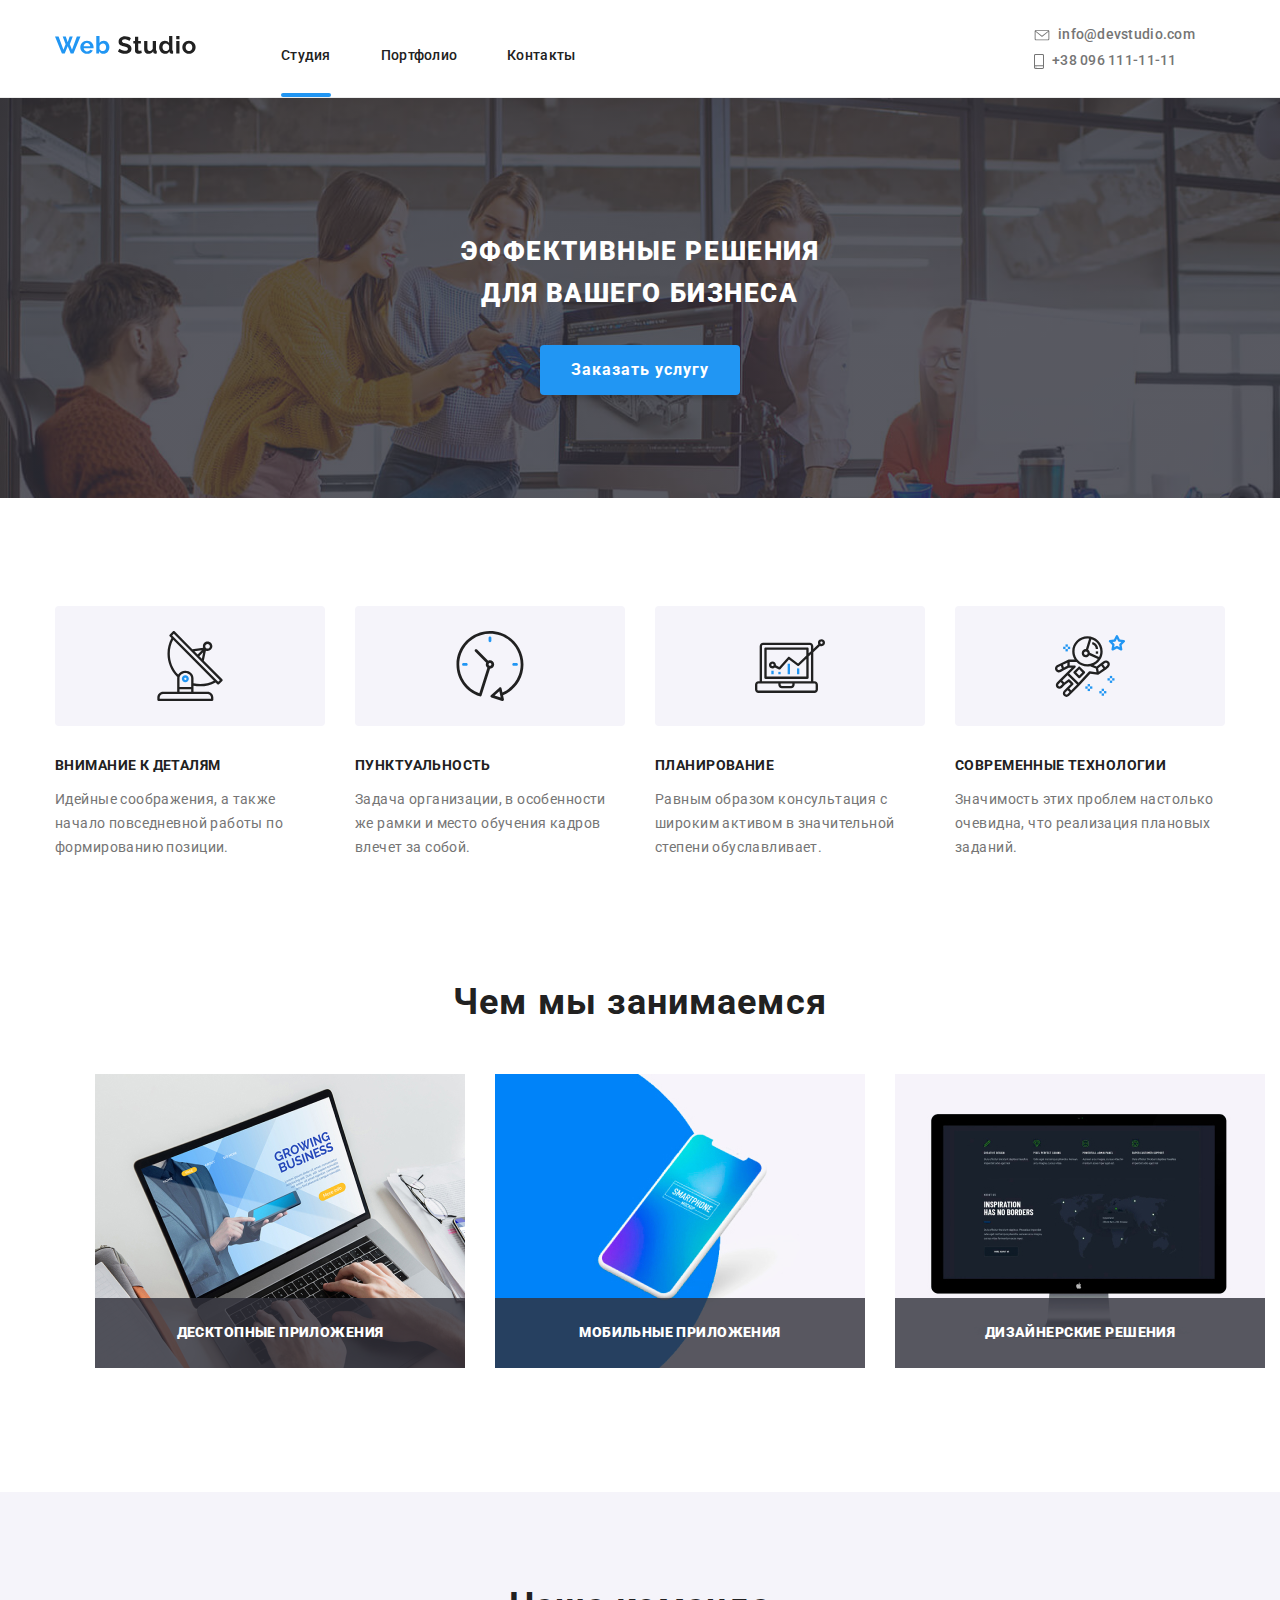
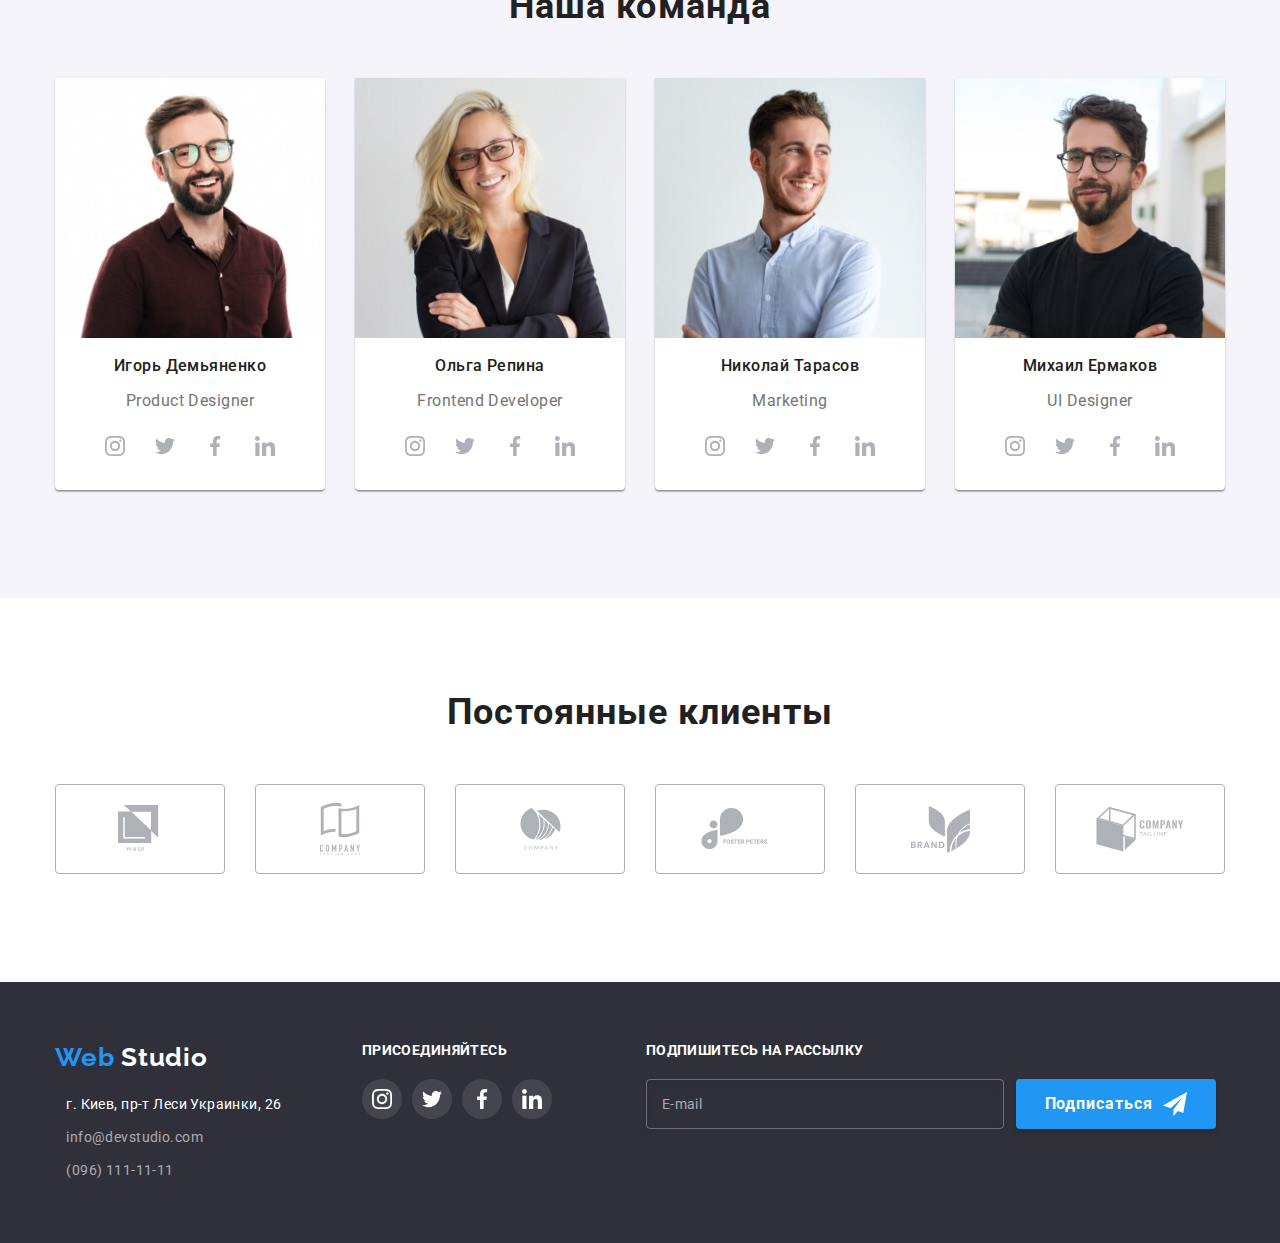
==== commit fdfc5a30: "homework 8/10" ====
--- a/index.html
+++ b/index.html
@@ -267,7 +267,7 @@
                 <!-- 333333-->
                 <picture>
                   <source srcset="./img/our_team/desctop/desctop3.jpg 1x, ./img/our_team/desctop/desctop3_2x.jpg 2x" media="(min-width: 1200px)">
-                 <source srcset="./img/our_team/tablet/tablet3 .jpg 1x, ./img/our_team/tablet/tablet3_2x.jpg 2x" media="(min-width: 768px)">
+                 <source srcset="./img/our_team/tablet/tablet3.jpg 1x, ./img/our_team/tablet/tablet3_2x.jpg 2x" media="(min-width: 768px)">
                  <source srcset="./img/our_team/mobile/team3.jpg 1x, ./img/our_team/mobile/team3_2x.jpg 2x" media="(min-width: 320px)">
                   <img
                   src="./img/our_team/mobile/team3.jpg"
@@ -409,7 +409,6 @@
 
      <footer class="footer">
       <div class="footer-wrap">
-        <div class="footer-wrap-list">
           <div class="footer-list">
             
             <a class="logo logo-footer" href="/" lang="en"
@@ -456,7 +455,6 @@
               </li>
             </ul>
           </div>
-         </div>
 
         <div class="subscribe-form">
           <b class="subscribe-btn">Подпишитесь на рассылку</b>
--- a/css/main.min.css
+++ b/css/main.min.css
@@ -1,2 +1,2 @@
-body{background-color:#fff;font-family:"Roboto",sans-serif;color:#757575;font-size:14px}a:hover,a:focus{color:#2196f3;transition:cubic-bezier(0.4, 0, 0.2, 1);transition-duration:250ms}.container{padding-left:15px;padding-right:15px}@media screen and (min-width: 480px){.container{width:480px;margin:0 auto;box-sizing:border-box}}@media screen and (min-width: 768px){.container{width:768px}}@media screen and (min-width: 1200px){.container{width:1200px;padding-left:15px;padding-right:15px;box-sizing:border-box}}.container{width:1200px;padding-left:15px;padding-right:15px;margin-left:auto;margin-right:auto;box-sizing:border-box}.backdrop{position:fixed;left:0;top:0;width:100%;height:100%;background-color:rgba(0,0,0,0.5);z-index:100;justify-content:center;display:flex;align-items:center;box-sizing:border-box}.modal-form{position:relative;width:528px;height:581px;display:flex;background:#ffffff;flex-direction:column;box-shadow:0px 1px 3px rgba(0,0,0,0.12),0px 1px 1px rgba(0,0,0,0.14),0px 2px 1px rgba(0,0,0,0.2);border-radius:4px;padding:40px;box-sizing:border-box}.modal-form-title{font-family:"Roboto",sans-serif;font-size:20px;line-height:23px;text-align:center;letter-spacing:0.03em;margin-bottom:30px}.modal-form-message{resize:none}.is-hidden{opacity:0;visibility:hidden;pointer-events:none}.modal-close-btn{position:absolute;width:30px;height:30px;top:14px;right:16px;box-sizing:border-box;background:#ffffff;border-radius:50%;border:1px solid rgba(0,0,0,0.1);display:flex;align-items:center;justify-content:center;background-color:#fff}.modal-close-btn:hover svg use{fill:#2196f3}.modal-form-input-wrapper{position:relative;margin-bottom:28px}.modal-form-label{position:absolute;top:50%;left:0;transform:translateY(-50%);transition:cubic-bezier(0.4, 0, 0.2, 1);transition-duration:250ms;padding-left:42px}.modal-form-label-message{top:0;transform:translateY(12px)}.modal-form-message{height:120px;width:100%;padding-left:16px;padding-top:12px;display:block;font-family:"Roboto",sans-serif;font-size:14px;line-height:16px;letter-spacing:0.01em;border:1px solid rgba(33,33,33,0.2);box-sizing:border-box;border-radius:4px;resize:none}.modal-form-input{width:448px;height:40px;display:block;width:100%;font-family:"Roboto",sans-serif;font-size:14px;line-height:16px;letter-spacing:0.01em;border:1px solid rgba(33,33,33,0.2);box-sizing:border-box;border-radius:4px;padding-left:42px}.modal-form-message:focus::placeholder{color:#2196f3}.modal-form-input:focus,.modal-form-message:focus,.modal-form-input:not(:placeholder-shown),.modal-form-message:not(:placeholder-shown){outline:none;border-color:#2196f3}.modal-form-input:focus+.modal-form-label,.modal-form-input:not(:placeholder-shown)+.modal-form-label{transform:translateY(-40px);color:#2196f3;font-size:12px;line-height:14px;padding-left:12px}.modal-form-message:focus+.modal-form-label,.modal-form-message:not(:placeholder-shown)+.modal-form-label-message{transform:translateY(-20px);color:#2196f3;font-size:12px;line-height:14px;padding-left:12px}.modal-form-option-span{font-size:14px;line-height:24px;letter-spacing:0.03em;line-height:normal}.modal-form-option-span a{color:#2196f3}.modal-form-option-lable{display:flex;align-items:center;justify-content:center;margin-bottom:30px}.modal-form-checkbox{visibility:hidden}.modal-form-checkbox+.icon{width:16px;height:15px;margin-right:7px;background-color:#fff;border:2px solid #212121;box-shadow:0px 4px 4px rgba(0,0,0,0.25);border-radius:4px}.modal-form-checkbox:checked+.icon{background-image:url(../img/check.svg);background-color:#2196f3;background-size:contain;border:2px solid transparent}.modal-form-btn{display:block;margin:0 auto;width:200px;height:50px;background-color:#2196f3;border-radius:4px;border:none;color:#ffffff;box-shadow:0px 4px 4px rgba(0,0,0,0.15);outline:none;letter-spacing:0.06em;font-size:16px;line-height:30px}.modal-form-btn:hover{background:#188ce8;transition:cubic-bezier(0.4, 0, 0.2, 1);transition-duration:250ms}.modal-svg{position:absolute;top:50%;left:16px;transform:translateY(-50%);display:inline-block}.modal-form-input:focus ~ svg.modal-svg,.modal-form-input:not(:placeholder-shown) ~ svg.modal-svg,.modal-svg:hover,.modal-svg:focus{fill:#188ce8;transition:cubic-bezier(0.4, 0, 0.2, 1);transition-duration:250ms}.subscribe-form form{display:flex;align-items:center;margin-top:20px}.subscribe-email{position:relative}.subscribe-input{height:50px;width:358px;display:block;font-family:"Roboto",sans-serif;font-size:14px;line-height:16px;letter-spacing:0.01em;padding-left:16px;border:1px solid rgba(255,255,255,0.3);box-sizing:border-box;filter:drop-shadow(0px 4px 4px rgba(0,0,0,0.15));border-radius:4px;background:transparent;margin-right:12px;color:#fff}.subscribe-input+label{position:absolute;top:50%;left:0;transform:translateY(-50%);transition:cubic-bezier(0.4, 0, 0.2, 1);transition-duration:250ms;padding-left:16px;letter-spacing:0.03em;color:rgba(255,255,255,0.6)}.subscribe-input:focus+label,.subscribe-input:not(:placeholder-shown)+label,.modal-form-message:focus::placeholder{transform:translateY(-45px);color:#fff;font-size:12px;line-height:14px;padding-left:12px}.subscribe-form .blue-btn{display:flex;justify-content:center;align-items:center;font-size:16px}.subscribe-form .blue-btn svg{margin-left:10px}.modal-form-message:focus,.modal-form-message:not(:placeholder-shown){outline:none;border-bottom-color:#2196f3}.modal-form-message:focus::placeholder{color:#2196f3}@media screen and (max-width: 767px){.modal-form{position:relative;width:450px;height:609px;display:flex;background:#ffffff;flex-direction:column;box-shadow:0px 1px 3px rgba(0,0,0,0.12),0px 1px 1px rgba(0,0,0,0.14),0px 2px 1px rgba(0,0,0,0.2);border-radius:4px;padding:40px;box-sizing:border-box}.modal-form-title{font-family:"Roboto",sans-serif;font-size:20px;line-height:1.304;text-align:center;letter-spacing:0.03em;margin-bottom:30px}.modal-form-message{resize:none}}@keyframes zoomInDown{from{opacity:0;-webkit-transform:scale3d(0.1, 0.1, 0.1) translate3d(0, -1000px, 0);transform:scale3d(0.1, 0.1, 0.1) translate3d(0, -1000px, 0);-webkit-animation-timing-function:cubic-bezier(0.55, 0.055, 0.675, 0.19);animation-timing-function:cubic-bezier(0.55, 0.055, 0.675, 0.19)}60%{opacity:1;-webkit-transform:scale3d(0.475, 0.475, 0.475) translate3d(0, 60px, 0);transform:scale3d(0.475, 0.475, 0.475) translate3d(0, 60px, 0);-webkit-animation-timing-function:cubic-bezier(0.175, 0.885, 0.32, 1);animation-timing-function:cubic-bezier(0.175, 0.885, 0.32, 1)}}.header{position:relative;padding-top:15px;padding-bottom:15px;background-color:#fff;border-bottom:1px solid #ECECEC}.header-container{display:flex;justify-content:space-between;align-items:center}.icon-close{display:none}.header-adress{display:flex;align-items:center;justify-content:center;text-decoration-line:none;flex-direction:column}.header-adress a{text-decoration:none}.navigation-list{list-style:none;display:flex;justify-content:center;align-items:center;flex-direction:column}.navigation-list-item a{text-decoration:none;font-weight:500;font-size:18px;line-height:1.167;letter-spacing:0.02em;color:#212121}.link{font-weight:500;font-size:18px;line-height:1.167;letter-spacing:0.02em;color:#757575}@media screen and (max-width: 767px){.header-container{width:auto}.header{max-width:480px;margin:0 auto}.menu-button{background-color:transparent;border:none;position:relative;z-index:100;padding:8px}.menu-button.is-open .icon-close{display:block}.menu-button.is-open .icon-burger{display:none}.menu-wrapper{display:none;position:absolute;top:100%;width:100%;background-color:#fff;left:0}.menu-wrapper.is-open{animation-name:zoomInDown;animation-duration:250ms;display:block;padding:60px 0}.list{padding:0}.navigation-list-item:not(:last-child){margin-bottom:40px}.header-utils{margin-top:60px}.header-tel{margin-top:16px}}@media screen and (min-width: 768px){.menu-button{display:none}.menu-wrapper{display:flex;align-items:center;flex:1;justify-content:space-between}.link{font-size:12px;line-height:0.857}.navigation{margin-left:81px;margin-right:84px}.navigation-list{display:flex;flex-direction:row;padding:0}.navigation-list-item a{font-size:14px;line-height:1.333;letter-spacing:0.02em;color:#212121}.navigation-list .navigation-list-item:not(:last-child){margin-right:50px}.header-adress{display:inline-grid}.header-adress a svg{margin-right:8px}.header-tel{margin-top:10px}}.header .container{display:flex;align-items:center;justify-content:space-between}.navigation{display:flex;align-items:center}.navigation-list{display:flex;margin-bottom:0}.navigation-list-item:not(:last-child){margin-right:50px}.logo,.logo:hover,.logo:focus{font-family:"Raleway",sans-serif;font-style:normal;font-weight:bold;font-size:26px;line-height:1.19;letter-spacing:0.03em;color:#000000;text-decoration:none;margin-right:85px}.logo-blue{font-family:"Raleway",sans-serif;font-style:normal;font-weight:bold;font-size:26px;line-height:1.19;letter-spacing:0.03em;color:#2196f3}.logo-footer{margin-bottom:20px}.logo-footer,.logo-footer:hover,.logo-footer:focus{color:#fff;transition:cubic-bezier(0.4, 0, 0.2, 1);transition-duration:250ms}.link{text-decoration:none;display:block}.list{list-style:none}.navigation-list-link,.header-adress{font-weight:500;font-size:14px;line-height:1.14;letter-spacing:0.02em;color:#212121;text-decoration:none;display:flex;align-items:center;position:relative}.navigation-list-link::after{content:'';width:0;height:4px;display:block;position:absolute;left:0;bottom:0;background:#2196f3;border-radius:2px;transition:cubic-bezier(0.4, 0, 0.2, 1);transition-duration:250ms}.navigation-list-link:hover::after,.navigation-list-link:focus::after,.active::after{width:100%}.header-adress a{display:flex;align-items:center}.header-email:hover svg,.header-email:focus svg,.header-tel:hover svg,.header-tel:focus svg{fill:#2196f3;transition:cubic-bezier(0.4, 0, 0.2, 1);transition-duration:250ms}.header-adress svg{margin-right:10px;color:#757575}.header-email svg,.header-tel svg{fill:#757575}.header-email-hover{fill:#2196f3;transition:cubic-bezier(0.4, 0, 0.2, 1);transition-duration:250ms}.header-tel:hover svg,.header-tel:focus svg{fill:#2196f3;transition:cubic-bezier(0.4, 0, 0.2, 1);transition-duration:250ms}.navigation-list-link:hover,.navigation-list-link:focus,.header-email:hover,.header-email:focus,.header-tel:hover,.header-tel:focus,.active{color:#2196f3;transition:cubic-bezier(0.4, 0, 0.2, 1);transition-duration:250ms}.navigation-list-link{padding-top:32px;padding-bottom:32px}.header-utils{display:flex}.header-email:not(:last-child){margin-right:30px}.header-email,.header-tel{font-weight:500;font-size:14px;line-height:1.14;letter-spacing:0.02em;text-decoration:none;color:#757575;display:inline-block;font-style:normal}.button-portfolio{font-style:normal;font-weight:500;font-size:16px;line-height:1.16;text-align:center;letter-spacing:0.03em;color:#212121;background:#f5f4fa;border-radius:4px;border:0;padding:6px 22px;display:block}.button-portfolio-list{align-items:center;display:flex;justify-content:center;list-style:none}.button-portfolio-list li:not(:last-child) .button-portfolio{margin-right:8px}.button-portfolio:hover,.button-portfolio:focus{background:#2196f3;box-shadow:0px 2px 2px rgba(0,0,0,0.12),0px 1px 2px rgba(0,0,0,0.08),0px 3px 1px rgba(0,0,0,0.1);border-radius:4px;color:#fff;transition:cubic-bezier(0.4, 0, 0.2, 1);transition-duration:250ms}.portfolio-item{text-decoration:none;height:100%}.portfolio-item-title{font-style:normal;font-weight:bold;font-size:18px;line-height:2;letter-spacing:0.06em;color:#212121;text-align:left;padding:0 24px;margin-bottom:0}.portfoli-item-theme{font-style:normal;font-weight:normal;font-size:16px;line-height:1.87;letter-spacing:0.03em;color:#757575;padding:0 24px}.portfolio{padding:94px 0}.button-portfolio-list{margin-bottom:50px}.portfolio-list{align-items:flex-start;display:flex;flex-wrap:wrap;padding:0}.portfolio-list li{width:370px;height:404px;margin-right:30px;margin-bottom:30px;border:1px solid #eeeeee;box-sizing:border-box}.portfolio-list li:nth-child(3n){margin-right:0px}.portfolio-list li:hover,.portfolio-list li:focus{box-shadow:1px 4px 6px rgba(0,0,0,0.16),0px 4px 4px rgba(0,0,0,0.06),0px 1px 1px rgba(0,0,0,0.12);transition:background-color 2s cubic-bezier(0.4, 0, 0.2, 1);transition-duration:250ms}.portfoli-item-text{font-size:18px;background:rgba(33,150,243,0.9);color:#ffffff;line-height:28px;width:100%;height:100%;position:absolute;top:100%;left:0px;letter-spacing:0.03em;font-style:normal;font-weight:normal;align-items:center;display:flex;padding:63px 24px 63px 24px;box-sizing:border-box;transition:top 2s cubic-bezier(0.4, 0, 0.2, 1);transition-duration:250ms}.portfolio-item-img{position:relative;overflow:hidden}.portfolio-item:hover .portfoli-item-text{top:0}h1{font-style:normal;font-weight:900;font-size:44px;line-height:1.36;text-align:center;letter-spacing:0.06em;text-transform:uppercase;color:#fff;margin:30px 0}.hero-bg{max-width:1600px;background-image:linear-gradient(rgba(47,48,58,0.8), rgba(47,48,58,0.8)),url("../img/hero/bg.jpg");background-color:#212121;background-repeat:no-repeat;background-size:cover;margin-left:auto;margin-right:auto}.hero-text{display:flex;padding:189px 0;flex-grow:1;justify-content:center;align-items:center;flex-direction:column;box-sizing:border-box}.blue-btn{background:#2196f3;box-shadow:0px 4px 4px rgba(0,0,0,0.15);border-radius:4px;font-style:normal;font-weight:bold;font-size:16px;line-height:1.87;text-align:center;letter-spacing:0.06em;color:#fff;width:200px;height:50px;border:none;margin:0 auto;display:block;cursor:pointer}.blue-btn-hero:hover{background:#188ce8;transition:cubic-bezier(0.4, 0, 0.2, 1);transition-duration:250ms}@media screen and (max-width: 767px){.hero-bg{padding:0;width:100%;height:400px;background-image:linear-gradient(rgba(47,48,58,0.8), rgba(47,48,58,0.8)),url("../img/hero/mobile.jpg");background-color:#212121;background-repeat:no-repeat;background-size:cover;margin-left:auto;margin-right:auto}}@media screen and (max-width: 767px) and (min-device-pixel-ratio: 2), screen and (max-width: 767px) and (min-resolution: 192dpi), screen and (max-width: 767px) and (min-resolution: 2dppx), screen and (max-width: 767px) and (min-width: 320px){.hero-bg{padding:0;width:100%;background-image:linear-gradient(rgba(47,48,58,0.8), rgba(47,48,58,0.8)),url("/img/hero/mobile@2x.jpg")}}@media screen and (max-width: 767px){h1{font-size:26px;line-height:1.615}}@media screen and (min-width: 768px){.hero-bg{padding:0;width:100%;height:400px;background-image:linear-gradient(rgba(47,48,58,0.8), rgba(47,48,58,0.8)),url("/img/hero/tablet.jpg");background-color:#212121;background-repeat:no-repeat;background-size:cover;margin-left:auto;margin-right:auto}}@media screen and (min-width: 768px) and (min-device-pixel-ratio: 2), screen and (min-width: 768px) and (min-resolution: 192dpi), screen and (min-width: 768px) and (min-resolution: 2dppx), screen and (min-width: 768px) and (min-width: 768px){.hero-bg{padding:0;width:100%;background-image:linear-gradient(rgba(47,48,58,0.8), rgba(47,48,58,0.8)),url("/img/hero/tablet2x.jpg")}}@media screen and (min-width: 768px){h1{font-size:26px;line-height:1.615}}h2{font-style:normal;font-weight:bold;font-size:36px;line-height:1.16;text-align:center;letter-spacing:0.03em;color:#212121;margin-bottom:50px;margin-top:0}.about-us{padding:94px 0 0 0}.about-us-list{display:flex;flex-direction:row;justify-content:space-between;padding:0}.about-us-list li{width:270px}.about-us-list-img{background:#f5f4fa;border-radius:4px;height:120px;width:100%;display:flex;justify-content:center;align-items:center}.about-us-list-title{margin-top:30px;font-style:normal;font-weight:bold;font-size:14px;line-height:1.33;letter-spacing:0.03em;text-transform:uppercase;color:#212121}.about-us-list-description{font-style:normal;font-weight:normal;font-size:14px;line-height:1.71;letter-spacing:0.03em;color:#757575}@media screen and (max-width: 767px){.about-us-list{list-style:none;flex-direction:column;justify-content:center;align-items:center}.about-us-list li{width:100%}}@media screen and (min-width: 768px){.about-us-list{list-style:none;flex-direction:row;justify-content:center;align-items:end;flex-flow:wrap}.about-us-list li{width:354px}.about-us-list li:nth-child(2n-1){margin-right:30px}}.services{padding:94px 0 0 0}.services-list{display:flex;flex-direction:row;justify-content:space-between;padding-bottom:110px}.services-list li{position:relative;justify-content:center;align-items:center;display:flex}.services-list-img{border-radius:4px;width:100%;display:flex}.services-text{font-style:normal;font-weight:bold;font-size:14px;line-height:1.14;text-align:center;letter-spacing:0.03em;text-transform:uppercase;color:#fff;background:rgba(47,48,58,0.8);width:370px;height:70px;position:absolute;bottom:0px;left:0px;margin:0px;align-items:center;display:flex;justify-content:center}.services-list li:not(:last-child){margin-right:30px}@media screen and (max-width: 1199px){.services{display:none}}@media screen and (min-width: 1200px){.services{display:block}}.our-team{width:1170px;margin:0 auto}.our-team-background{background-color:#f5f4fa;padding:94px 0 94px 0}.our-team-list li:not(:last-child){margin-right:30px}.our-team-list{display:flex;flex-direction:row;padding:0}.our-team-list li{background:#fff;box-shadow:0px 2px 1px rgba(0,0,0,0.2),0px 1px 1px rgba(0,0,0,0.14),0px 1px 3px rgba(0,0,0,0.12);border-radius:0px 0px 4px 4px}.our-teame-name{font-style:normal;font-weight:500;font-size:16px;line-height:1.18;text-align:center;letter-spacing:0.03em;color:#212121}.our-team-position{font-style:normal;font-weight:normal;font-size:16px;line-height:1.18;text-align:center;letter-spacing:0.03em;color:#757575}.social-icons{list-style:none;display:flex;padding:0;justify-content:center}.social-icons li{box-shadow:none}.social-icons li:not(:last-child){margin:0 10px 24px 0}.social-icons li a{width:40px;height:40px;align-items:center;display:flex;justify-content:center;border-radius:50%}.social-icons li a:hover,.social-icons li a:focus{background:#2196f3;transition:cubic-bezier(0.4, 0, 0.2, 1);transition-duration:250ms}.social-icons,.social-icons-team li a svg{fill:#afb1b8}.social-icons li a:hover svg,.social-icons li a:focus svg{fill:#fff;transition:cubic-bezier(0.4, 0, 0.2, 1);transition-duration:250ms}@media screen and (max-width: 767px){.our-team{width:100%}.our-team.background{width:480px;height:2791px}.our-team-list{width:100%;list-style:none;flex-direction:column;justify-content:center;align-items:center}.our-team-list li:not(:last-child){margin-right:0;margin-bottom:30px}.our-team-list img{width:100%}h2{width:100%;margin:0 auto}.social-icons-team li:not(:last-child){margin-right:10px}}@media screen and (min-width: 768px){.our-team{width:100%}.our-team-list{list-style:none;flex-flow:wrap}.our-team-list>li{width:354px;margin-bottom:30px}.our-team-list>li:not(:last-child){margin-right:0px}.our-team-list>li:nth-child(2n-1){margin-right:30px}}.clients{padding:94px 0 94px 0}.clients-list{margin-top:50px;align-items:center;display:flex;justify-content:center;list-style:none;padding:0}.clients-list li a{border:1px solid #afb1b8;box-sizing:border-box;border-radius:4px;align-items:center;display:flex;justify-content:center;width:170px;height:90px}.clients-list li:not(:last-child){margin-right:30px}.clients-list li a svg{fill:#afb1b8}.clients-list li a:hover svg,.clients-list li a:focus svg{fill:#2196f3;transition:cubic-bezier(0.4, 0, 0.2, 1);transition-duration:250ms}.clients-list li a:hover,.clients-list li a:focus{border:1px solid #2196f3;transition:cubic-bezier(0.4, 0, 0.2, 1);transition-duration:250ms}@media screen and (min-width: 768px){.clients-list{flex-flow:wrap}.clients-list li{margin-bottom:30px;margin-right:30px}.clients-list li a{width:226px;height:90px}.clients-list li:nth-child(2n+2){margin-right:30px}.clients-list li:nth-child(3n){margin-right:0px}}@media screen and (max-width: 767px){.clients-list{flex-flow:wrap}.clients-list li{margin-bottom:30px}.clients-list li a{width:210px;height:90px}.clients-list li:not(:last-child){margin-right:0px}.clients-list li:nth-child(2n-1){margin-right:30px}}@media screen and (max-width: 479px){.clients-list{flex-direction:column}.clients-list li{margin-right:0px}.clients-list li:nth-child(2n-1){margin-right:0px}}@media screen and (max-width: 479px){.subscribe-input{width:100%}}@media screen and (max-width: 767px){.footer-wrap{display:flex;flex-direction:column;width:100%;align-items:center;justify-content:center}.footer-wrap>div{display:flex;flex-direction:column;justify-content:center}.footer-wrap address{text-align:center}.footer-wrap .social-icons li{margin:0}.footer-wrap .blue-btn{margin-top:20px}.subscribe-form{margin-top:60px}.subscribe-form form{display:flex;flex-direction:column;margin:0}.subscribe-form{margin-left:0}.logo-footer,.footer-list,.subscribe-input{margin-right:0}.logo-footer{margin-bottom:20px}.subscribe,.subscribe-btn{text-align:center;margin-bottom:20px}.social-icons-footer{margin-top:0;margin-bottom:0}.social-icons-footer li:not(:last-child){margin-right:10px}.social-subscribe{display:flex;justify-content:center;flex-direction:column;margin-top:60px}}@media screen and (min-width: 768px){.footer-wrap{display:flex;flex-direction:column;width:100%;align-items:center;justify-content:center}.footer-wrap address{text-align:center}.footer-wrap .social-icons li{margin:0}.footer-wrap .blue-btn{margin-top:20px}.footer-wrap-list{flex-direction:row;display:flex;justify-content:space-between;width:100%;padding:0 75px;box-sizing:border-box;margin-bottom:60px}.subscribe-form form{display:flex;flex-direction:column;margin:0}.subscribe-form{margin-left:0;text-align:center}.logo-footer,.footer-list,.subscribe-input{margin-right:0}.logo-footer{margin-bottom:20px}.subscribe,.subscribe-btn{text-align:center;margin-bottom:20px}.subscribe-btn{margin:0 0 20px 0;display:block}.social-icons-footer{margin-top:0;margin-bottom:0}.social-icons-footer li:not(:last-child){margin-right:10px}.social-subscribe .subscribe{display:block;text-align:center}}@media screen and (min-width: 1200px){.footer{background:#2f303a}.footer-wrap{width:1170px;margin:0 auto;display:flex;padding:60px 0;flex-direction:row}.footer-list{align-items:center;display:flex;justify-content:center;flex-direction:column;margin-right:69px}.footer-adress{font-style:normal;font-weight:normal;font-size:14px;line-height:1.71;letter-spacing:0.03em;color:#fff;margin-top:0;margin-bottom:9px}.footer-email{margin-bottom:9px}.footer-email,.footer-tel{display:block;font-style:normal;font-weight:normal;font-size:14px;line-height:1.71;letter-spacing:0.03em;color:rgba(255,255,255,0.6);text-decoration:none}.subscribe{font-style:normal;font-weight:bold;font-size:14px;line-height:1.14;letter-spacing:0.03em;text-transform:uppercase;color:#fff}.subscribe-btn{font-style:normal;font-weight:bold;font-size:14px;line-height:1.14;letter-spacing:0.03em;text-transform:uppercase;color:#fff}.subscribe-form{margin-left:94px}.social-icons-footer li a{width:40px;height:40px;align-items:center;display:flex;justify-content:center;border-radius:50%;background:rgba(255,255,255,0.1)}.social-icons-footer{margin-top:20px}.social-icons-footer li a svg{fill:#fff}}
+body{background-color:#fff;font-family:"Roboto",sans-serif;color:#757575;font-size:14px}a:hover,a:focus{color:#2196f3;transition:cubic-bezier(0.4, 0, 0.2, 1);transition-duration:250ms}.container{width:1200px;padding-left:15px;padding-right:15px;margin-left:auto;margin-right:auto;box-sizing:border-box}@media screen and (max-width: 767px){.container{width:480px;margin:0 auto;box-sizing:border-box}}@media screen and (min-width: 768px) and (max-width: 1199px){.container{width:768px}}@media screen and (max-width: 479px){.container{width:100%}}.backdrop{position:fixed;left:0;top:0;width:100%;height:100%;background-color:rgba(0,0,0,0.5);z-index:100;justify-content:center;display:flex;align-items:center;box-sizing:border-box}.modal-form{position:relative;width:528px;height:581px;display:flex;background:#ffffff;flex-direction:column;box-shadow:0px 1px 3px rgba(0,0,0,0.12),0px 1px 1px rgba(0,0,0,0.14),0px 2px 1px rgba(0,0,0,0.2);border-radius:4px;padding:40px;box-sizing:border-box}.modal-form-title{font-family:"Roboto",sans-serif;font-size:20px;line-height:23px;text-align:center;letter-spacing:0.03em;margin-bottom:30px}.modal-form-message{resize:none}.is-hidden{opacity:0;visibility:hidden;pointer-events:none}.modal-close-btn{position:absolute;width:30px;height:30px;top:14px;right:16px;box-sizing:border-box;background:#ffffff;border-radius:50%;border:1px solid rgba(0,0,0,0.1);display:flex;align-items:center;justify-content:center;background-color:#fff}.modal-close-btn:hover svg use{fill:#2196f3}.modal-form-input-wrapper{position:relative;margin-bottom:28px}.modal-form-label{position:absolute;top:50%;left:0;transform:translateY(-50%);transition:cubic-bezier(0.4, 0, 0.2, 1);transition-duration:250ms;padding-left:42px}.modal-form-label-message{top:0;transform:translateY(12px)}.modal-form-message{height:120px;width:100%;padding-left:16px;padding-top:12px;display:block;font-family:"Roboto",sans-serif;font-size:14px;line-height:16px;letter-spacing:0.01em;border:1px solid rgba(33,33,33,0.2);box-sizing:border-box;border-radius:4px;resize:none}.modal-form-input{width:448px;height:40px;display:block;width:100%;font-family:"Roboto",sans-serif;font-size:14px;line-height:16px;letter-spacing:0.01em;border:1px solid rgba(33,33,33,0.2);box-sizing:border-box;border-radius:4px;padding-left:42px}.modal-form-message:focus::placeholder{color:#2196f3}.modal-form-input:focus,.modal-form-message:focus,.modal-form-input:not(:placeholder-shown),.modal-form-message:not(:placeholder-shown){outline:none;border-color:#2196f3}.modal-form-input:focus+.modal-form-label,.modal-form-input:not(:placeholder-shown)+.modal-form-label{transform:translateY(-40px);color:#2196f3;font-size:12px;line-height:14px;padding-left:12px}.modal-form-message:focus+.modal-form-label,.modal-form-message:not(:placeholder-shown)+.modal-form-label-message{transform:translateY(-20px);color:#2196f3;font-size:12px;line-height:14px;padding-left:12px}.modal-form-option-span{font-size:14px;line-height:24px;letter-spacing:0.03em;line-height:normal}.modal-form-option-span a{color:#2196f3}.modal-form-option-lable{display:flex;align-items:center;justify-content:center;margin-bottom:30px}.modal-form-checkbox{visibility:hidden}.modal-form-checkbox+.icon{width:16px;height:15px;margin-right:7px;background-color:#fff;border:2px solid #212121;box-shadow:0px 4px 4px rgba(0,0,0,0.25);border-radius:4px}.modal-form-checkbox:checked+.icon{background-image:url(../img/check.svg);background-color:#2196f3;background-size:contain;border:2px solid transparent}.modal-form-btn{display:block;margin:0 auto;width:200px;height:50px;background-color:#2196f3;border-radius:4px;border:none;color:#ffffff;box-shadow:0px 4px 4px rgba(0,0,0,0.15);outline:none;letter-spacing:0.06em;font-size:16px;line-height:30px}.modal-form-btn:hover{background:#188ce8;transition:cubic-bezier(0.4, 0, 0.2, 1);transition-duration:250ms}.modal-svg{position:absolute;top:50%;left:16px;transform:translateY(-50%);display:inline-block}.modal-form-input:focus ~ svg.modal-svg,.modal-form-input:not(:placeholder-shown) ~ svg.modal-svg,.modal-svg:hover,.modal-svg:focus{fill:#188ce8;transition:cubic-bezier(0.4, 0, 0.2, 1);transition-duration:250ms}.subscribe-form form{display:flex;align-items:center;margin-top:20px}.subscribe-email{position:relative}.subscribe-input{height:50px;width:358px;display:block;font-family:"Roboto",sans-serif;font-size:14px;line-height:16px;letter-spacing:0.01em;padding-left:16px;border:1px solid rgba(255,255,255,0.3);box-sizing:border-box;filter:drop-shadow(0px 4px 4px rgba(0,0,0,0.15));border-radius:4px;background:transparent;margin-right:12px;color:#fff}.subscribe-input+label{position:absolute;top:50%;left:0;transform:translateY(-50%);transition:cubic-bezier(0.4, 0, 0.2, 1);transition-duration:250ms;padding-left:16px;letter-spacing:0.03em;color:rgba(255,255,255,0.6)}.subscribe-input:focus+label,.subscribe-input:not(:placeholder-shown)+label,.modal-form-message:focus::placeholder{transform:translateY(-45px);color:#fff;font-size:12px;line-height:14px;padding-left:12px}.subscribe-form .blue-btn{display:flex;justify-content:center;align-items:center;font-size:16px}.subscribe-form .blue-btn svg{margin-left:10px}.modal-form-message:focus,.modal-form-message:not(:placeholder-shown){outline:none;border-bottom-color:#2196f3}.modal-form-message:focus::placeholder{color:#2196f3}@media screen and (max-width: 767px){.modal-form{position:relative;width:450px;height:609px;display:flex;background:#ffffff;flex-direction:column;box-shadow:0px 1px 3px rgba(0,0,0,0.12),0px 1px 1px rgba(0,0,0,0.14),0px 2px 1px rgba(0,0,0,0.2);border-radius:4px;padding:40px;box-sizing:border-box}.modal-form-title{font-family:"Roboto",sans-serif;font-size:20px;line-height:1.304;text-align:center;letter-spacing:0.03em;margin-bottom:30px}.modal-form-message{resize:none}}@keyframes zoomInDown{from{opacity:0;-webkit-transform:scale3d(0.1, 0.1, 0.1) translate3d(0, -1000px, 0);transform:scale3d(0.1, 0.1, 0.1) translate3d(0, -1000px, 0);-webkit-animation-timing-function:cubic-bezier(0.55, 0.055, 0.675, 0.19);animation-timing-function:cubic-bezier(0.55, 0.055, 0.675, 0.19)}60%{opacity:1;-webkit-transform:scale3d(0.475, 0.475, 0.475) translate3d(0, 60px, 0);transform:scale3d(0.475, 0.475, 0.475) translate3d(0, 60px, 0);-webkit-animation-timing-function:cubic-bezier(0.175, 0.885, 0.32, 1);animation-timing-function:cubic-bezier(0.175, 0.885, 0.32, 1)}}.header{position:relative;background-color:#fff;border-bottom:1px solid #ececec}.header-container{display:flex;justify-content:space-between;align-items:center}.icon-close{display:none}.navigation-list{list-style:none;display:flex;justify-content:center;align-items:center;flex-direction:column}.navigation-list-item a{text-decoration:none;font-weight:500;font-size:18px;line-height:1.167;letter-spacing:0.02em;color:#212121}.link{font-weight:500;font-size:18px;line-height:1.167;letter-spacing:0.02em;color:#757575}.navigation-list-link,.header-adress{font-weight:500;font-size:14px;line-height:1.14;letter-spacing:0.02em;color:#212121;text-decoration:none;display:flex;align-items:center;position:relative;display:flex;align-items:center;justify-content:center;text-decoration-line:none;flex-direction:row}.navigation-list-link a,.header-adress a{text-decoration:none;display:flex;align-items:center;margin-top:0}.navigation{display:flex;align-items:center}.navigation-list{display:flex;margin-bottom:0}.navigation-list-item:not(:last-child){margin-right:50px}.navigation-list-link{padding-top:32px;padding-bottom:32px}.navigation-list-link::after{content:'';width:0;height:4px;display:block;position:absolute;left:0;bottom:0;background:#2196f3;border-radius:2px;transition:cubic-bezier(0.4, 0, 0.2, 1);transition-duration:250ms}.navigation-list-link:hover::after,.navigation-list-link:focus::after,.active::after{width:100%}.header .container{display:flex;align-items:center;justify-content:space-between}.logo,.logo:hover,.logo:focus{font-family:"Raleway",sans-serif;font-style:normal;font-weight:bold;font-size:26px;line-height:1.19;letter-spacing:0.03em;color:#000000;text-decoration:none;margin-right:85px}.logo-blue{font-family:"Raleway",sans-serif;font-style:normal;font-weight:bold;font-size:26px;line-height:1.19;letter-spacing:0.03em;color:#2196f3}.logo-footer{margin-bottom:20px}.logo-footer,.logo-footer:hover,.logo-footer:focus{color:#fff;transition:cubic-bezier(0.4, 0, 0.2, 1);transition-duration:250ms}@media screen and (max-width: 767px){.header-container{width:auto}.header{padding:15px 0;max-width:480px;margin:0 auto}.menu-button{background-color:transparent;border:none;position:relative;z-index:100;padding:8px}.menu-button.is-open .icon-close{display:block}.menu-button.is-open .icon-burger{display:none}.menu-wrapper{display:none;position:absolute;top:100%;width:100%;background-color:#fff;left:0}.menu-wrapper.is-open{animation-name:zoomInDown;animation-duration:250ms;display:block;padding:60px 0}.navigation{flex-direction:column}.navigation-list{padding:0}.navigation-list-item:not(:last-child){margin-right:0px}.navigation-list-item a{padding:0 0 10px 0}.navigation-list-item:not(:last-child){margin-bottom:40px}.header-utils{margin-top:60px}.header-tel{margin-top:16px}.header-adress{display:flex;flex-direction:column;justify-content:center;align-items:center}.header-adress .header-email{margin-bottom:16px}}@media screen and (min-width: 768px){.menu-button{display:none}.menu-wrapper{display:flex;align-items:center;flex:1;justify-content:space-between}.link{font-size:12px;line-height:0.857;display:flex;align-items:center}.navigation{margin-right:84px}.navigation-list{display:flex;flex-direction:row;padding:0}.navigation-list-item a{font-size:14px;line-height:1.333;letter-spacing:0.02em;color:#212121}.navigation-list .navigation-list-item:not(:last-child){margin-right:50px}.header-email{margin-bottom:10px}.header-adress{display:inline-grid}.header-adress a svg{margin-right:8px}.header-tel{margin-top:10px}}@media screen and (min-width: 1199px){.header{padding:0}.link{text-decoration:none;display:block}.list{list-style:none}.header-email{margin-bottom:10px}.header-email:hover svg,.header-email:focus svg,.header-tel:hover svg,.header-tel:focus svg{fill:#2196f3;transition:cubic-bezier(0.4, 0, 0.2, 1);transition-duration:250ms}.header-adress svg{margin-right:10px;color:#757575}.header-email svg,.header-tel svg{fill:#757575}.header-email-hover{fill:#2196f3;transition:cubic-bezier(0.4, 0, 0.2, 1);transition-duration:250ms}.header-tel:hover svg,.header-tel:focus svg{fill:#2196f3;transition:cubic-bezier(0.4, 0, 0.2, 1);transition-duration:250ms}.navigation-list-link:hover,.navigation-list-link:focus,.header-email:hover,.header-email:focus,.header-tel:hover,.header-tel:focus,.active{color:#2196f3;transition:cubic-bezier(0.4, 0, 0.2, 1);transition-duration:250ms}.header-utils{display:flex}.header-email:not(:last-child){margin-right:30px}.header-email,.header-tel{font-weight:500;font-size:14px;line-height:1.14;letter-spacing:0.02em;text-decoration:none;color:#757575;display:inline-block;font-style:normal}}.button-portfolio{font-style:normal;font-weight:500;font-size:16px;line-height:1.16;text-align:center;letter-spacing:0.03em;color:#212121;background:#f5f4fa;border-radius:4px;border:0;padding:6px 22px;display:block}.button-portfolio-list{align-items:center;display:flex;justify-content:center;list-style:none}.button-portfolio-list li:not(:last-child) .button-portfolio{margin-right:8px}.button-portfolio:hover,.button-portfolio:focus{background:#2196f3;box-shadow:0px 2px 2px rgba(0,0,0,0.12),0px 1px 2px rgba(0,0,0,0.08),0px 3px 1px rgba(0,0,0,0.1);border-radius:4px;color:#fff;transition:cubic-bezier(0.4, 0, 0.2, 1);transition-duration:250ms}.portfolio-item{text-decoration:none;height:100%}.portfolio-item-title{font-style:normal;font-weight:bold;font-size:18px;line-height:2;letter-spacing:0.06em;color:#212121;text-align:left;padding:0 24px;margin-bottom:0}.portfoli-item-theme{font-style:normal;font-weight:normal;font-size:16px;line-height:1.87;letter-spacing:0.03em;color:#757575;padding:0 24px}.portfolio{padding:94px 0}.button-portfolio-list{margin-bottom:50px}.portfolio-list{align-items:flex-start;display:flex;flex-wrap:wrap;padding:0}.portfolio-list li{width:370px;height:404px;margin-right:30px;margin-bottom:30px;border:1px solid #eeeeee;box-sizing:border-box}.portfolio-list li:nth-child(3n){margin-right:0px}.portfolio-list li:hover,.portfolio-list li:focus{box-shadow:1px 4px 6px rgba(0,0,0,0.16),0px 4px 4px rgba(0,0,0,0.06),0px 1px 1px rgba(0,0,0,0.12);transition:background-color 2s cubic-bezier(0.4, 0, 0.2, 1);transition-duration:250ms}.portfoli-item-text{font-size:18px;background:rgba(33,150,243,0.9);color:#ffffff;line-height:28px;width:100%;height:100%;position:absolute;top:100%;left:0px;letter-spacing:0.03em;font-style:normal;font-weight:normal;align-items:center;display:flex;padding:63px 24px 63px 24px;box-sizing:border-box;transition:top 2s cubic-bezier(0.4, 0, 0.2, 1);transition-duration:250ms}.portfolio-item-img{position:relative;overflow:hidden}.portfolio-item:hover .portfoli-item-text{top:0}h1{font-style:normal;font-weight:900;font-size:44px;line-height:1.36;text-align:center;letter-spacing:0.06em;text-transform:uppercase;color:#fff;margin:30px 0}.hero-bg{max-width:1600px;background-image:linear-gradient(rgba(47,48,58,0.8), rgba(47,48,58,0.8)),url("../img/hero/bg.jpg");background-color:#212121;background-repeat:no-repeat;background-size:cover;margin-left:auto;margin-right:auto}.hero-text{display:flex;padding:189px 0;flex-grow:1;justify-content:center;align-items:center;flex-direction:column;box-sizing:border-box}.blue-btn{background:#2196f3;box-shadow:0px 4px 4px rgba(0,0,0,0.15);border-radius:4px;font-style:normal;font-weight:bold;font-size:16px;line-height:1.87;text-align:center;letter-spacing:0.06em;color:#fff;width:200px;height:50px;border:none;margin:0 auto;display:block;cursor:pointer}.blue-btn-hero:hover{background:#188ce8;transition:cubic-bezier(0.4, 0, 0.2, 1);transition-duration:250ms}@media screen and (max-width: 767px){.hero-bg{padding:0;width:100%;height:400px;background-image:linear-gradient(rgba(47,48,58,0.8), rgba(47,48,58,0.8)),url("../img/hero/mobile.jpg");background-color:#212121;background-repeat:no-repeat;background-size:cover;margin-left:auto;margin-right:auto}}@media screen and (max-width: 767px) and (min-device-pixel-ratio: 2), screen and (max-width: 767px) and (min-resolution: 192dpi), screen and (max-width: 767px) and (min-resolution: 2dppx), screen and (max-width: 767px) and (min-width: 320px){.hero-bg{padding:0;width:100%;background-image:linear-gradient(rgba(47,48,58,0.8), rgba(47,48,58,0.8)),url("/img/hero/mobile@2x.jpg")}}@media screen and (max-width: 767px){h1{font-size:26px;line-height:1.615}}@media screen and (min-width: 768px){.hero-bg{padding:0;width:100%;height:400px;background-image:linear-gradient(rgba(47,48,58,0.8), rgba(47,48,58,0.8)),url("/img/hero/tablet.jpg");background-color:#212121;background-repeat:no-repeat;background-size:cover;margin-left:auto;margin-right:auto}}@media screen and (min-width: 768px) and (min-device-pixel-ratio: 2), screen and (min-width: 768px) and (min-resolution: 192dpi), screen and (min-width: 768px) and (min-resolution: 2dppx), screen and (min-width: 768px) and (min-width: 768px){.hero-bg{padding:0;width:100%;background-image:linear-gradient(rgba(47,48,58,0.8), rgba(47,48,58,0.8)),url("/img/hero/tablet2x.jpg")}}@media screen and (min-width: 768px){h1{font-size:26px;line-height:1.615}}h2{font-style:normal;font-weight:bold;font-size:36px;line-height:1.16;text-align:center;letter-spacing:0.03em;color:#212121;margin-bottom:50px;margin-top:0}.about-us{padding:94px 0 0 0}.about-us-list{display:flex;flex-direction:row;justify-content:space-between;padding:0}.about-us-list li{width:270px}.about-us-list-img{background:#f5f4fa;border-radius:4px;height:120px;width:100%;display:flex;justify-content:center;align-items:center}.about-us-list-title{margin-top:30px;font-style:normal;font-weight:bold;font-size:14px;line-height:1.33;letter-spacing:0.03em;text-transform:uppercase;color:#212121}.about-us-list-description{font-style:normal;font-weight:normal;font-size:14px;line-height:1.71;letter-spacing:0.03em;color:#757575}@media screen and (max-width: 767px){.about-us-list{list-style:none;flex-direction:column;justify-content:center;align-items:center}.about-us-list li{width:100%}}@media screen and (max-width: 1199px) and (min-width: 768px){.about-us-list{list-style:none;flex-direction:row;justify-content:center;align-items:end;flex-flow:wrap}.about-us-list li{width:354px}.about-us-list li:nth-child(2n-1){margin-right:30px}}.services{padding:94px 0 0 0}.services-list{display:flex;flex-direction:row;justify-content:space-between;padding-bottom:110px}.services-list li{position:relative;justify-content:center;align-items:center;display:flex}.services-list-img{border-radius:4px;width:100%;display:flex}.services-text{font-style:normal;font-weight:bold;font-size:14px;line-height:1.14;text-align:center;letter-spacing:0.03em;text-transform:uppercase;color:#fff;background:rgba(47,48,58,0.8);width:370px;height:70px;position:absolute;bottom:0px;left:0px;margin:0px;align-items:center;display:flex;justify-content:center}.services-list li:not(:last-child){margin-right:30px}@media screen and (max-width: 1199px){.services{display:none}}@media screen and (min-width: 1200px){.services{display:block}}.our-team{width:1170px;margin:0 auto}.our-team-background{background-color:#f5f4fa;padding:94px 0 94px 0}.our-team-list li:not(:last-child){margin-right:30px}.our-team-list{display:flex;flex-direction:row;padding:0}.our-team-list li{background:#fff;box-shadow:0px 2px 1px rgba(0,0,0,0.2),0px 1px 1px rgba(0,0,0,0.14),0px 1px 3px rgba(0,0,0,0.12);border-radius:0px 0px 4px 4px}.our-teame-name{font-style:normal;font-weight:500;font-size:16px;line-height:1.18;text-align:center;letter-spacing:0.03em;color:#212121}.our-team-position{font-style:normal;font-weight:normal;font-size:16px;line-height:1.18;text-align:center;letter-spacing:0.03em;color:#757575}.social-icons{list-style:none;display:flex;padding:0;justify-content:center}.social-icons li{box-shadow:none}.social-icons li:not(:last-child){margin:0 10px 24px 0}.social-icons li a{width:40px;height:40px;align-items:center;display:flex;justify-content:center;border-radius:50%}.social-icons li a:hover,.social-icons li a:focus{background:#2196f3;transition:cubic-bezier(0.4, 0, 0.2, 1);transition-duration:250ms}.social-icons,.social-icons-team li a svg{fill:#afb1b8}.social-icons li a:hover svg,.social-icons li a:focus svg{fill:#fff;transition:cubic-bezier(0.4, 0, 0.2, 1);transition-duration:250ms}@media screen and (max-width: 767px){.our-team{width:100%}.our-team.background{width:480px;height:2791px}.our-team-list{width:100%;list-style:none;flex-direction:column;justify-content:center;align-items:center}.our-team-list li:not(:last-child){margin-right:0;margin-bottom:30px}.our-team-list img{width:100%}h2{width:100%;margin:0 auto}.social-icons-team li:not(:last-child){margin-right:10px}}@media screen and (min-width: 768px) and (max-width: 1199px){.our-team{width:100%}.our-team-list{list-style:none;flex-flow:wrap}.our-team-list>li{width:354px;margin-bottom:30px}.our-team-list>li:not(:last-child){margin-right:0px}.our-team-list>li:nth-child(2n-1){margin-right:30px}}.clients{padding:94px 0 94px 0}.clients-list{margin-top:50px;align-items:center;display:flex;justify-content:center;list-style:none;padding:0}.clients-list li a{border:1px solid #afb1b8;box-sizing:border-box;border-radius:4px;align-items:center;display:flex;justify-content:center;width:170px;height:90px}.clients-list li:not(:last-child){margin-right:30px}.clients-list li a svg{fill:#afb1b8}.clients-list li a:hover svg,.clients-list li a:focus svg{fill:#2196f3;transition:cubic-bezier(0.4, 0, 0.2, 1);transition-duration:250ms}.clients-list li a:hover,.clients-list li a:focus{border:1px solid #2196f3;transition:cubic-bezier(0.4, 0, 0.2, 1);transition-duration:250ms}@media screen and (max-width: 1199px) and (min-width: 768px){.clients-list{flex-flow:wrap}.clients-list li{margin-bottom:30px;margin-right:30px}.clients-list li a{width:226px;height:90px}.clients-list li:nth-child(2n+2){margin-right:30px}.clients-list li:nth-child(3n){margin-right:0px}}@media screen and (max-width: 767px){.clients-list{flex-flow:wrap}.clients-list li{margin-bottom:30px}.clients-list li a{width:210px;height:90px}.clients-list li:not(:last-child){margin-right:0px}.clients-list li:nth-child(2n-1){margin-right:30px}}@media screen and (max-width: 479px){.clients-list{flex-direction:column}.clients-list li{margin-right:0px}.clients-list li:nth-child(2n-1){margin-right:0px}}.footer{background:#2f303a}.footer-wrap{width:1170px;margin:0 auto;display:flex;padding:60px 0}.footer-list{align-items:center;display:flex;justify-content:center;flex-direction:column;margin-right:69px}.footer-adress{font-style:normal;font-weight:normal;font-size:14px;line-height:1.71;letter-spacing:0.03em;color:#fff;margin-top:0;margin-bottom:9px}.footer-email{margin-bottom:9px}.footer-email,.footer-tel{display:block;font-style:normal;font-weight:normal;font-size:14px;line-height:1.71;letter-spacing:0.03em;color:rgba(255,255,255,0.6);text-decoration:none}.subscribe{font-style:normal;font-weight:bold;font-size:14px;line-height:1.14;letter-spacing:0.03em;text-transform:uppercase;color:#fff}.subscribe-btn{font-style:normal;font-weight:bold;font-size:14px;line-height:1.14;letter-spacing:0.03em;text-transform:uppercase;color:#fff}.subscribe-form{margin-left:94px}.social-icons-footer li a{width:40px;height:40px;align-items:center;display:flex;justify-content:center;border-radius:50%;background:rgba(255,255,255,0.1)}.social-icons-footer{margin-top:20px}.social-icons-footer li a svg{fill:#fff}@media screen and (max-width: 1199px) and (min-width: 768px){.footer-wrap{display:flex;flex-direction:row;width:100%;align-items:start;justify-content:center;flex-wrap:wrap}.footer-wrap address{text-align:center}.footer-wrap .social-icons li{margin:0}.footer-wrap .blue-btn{margin-top:20px}.footer-wrap .footer-list,.footer-wrap .social-subscribe{width:50%}.subscribe-form form{display:flex;flex-direction:column;margin:0}.subscribe-form{margin-left:0;text-align:center}.logo-footer,.footer-list,.subscribe-input{margin-right:0}.logo-footer{margin-bottom:20px}.subscribe,.subscribe-btn{text-align:center;margin-bottom:20px}.subscribe-btn{margin:60px 0 20px 0;display:block}.social-icons-footer{margin-top:0;margin-bottom:0}.social-icons-footer li:not(:last-child){margin-right:10px}.social-subscribe .subscribe{display:block;text-align:center}}@media screen and (max-width: 767px){.footer-wrap{display:flex;flex-direction:column;width:100%;align-items:center;justify-content:center}.footer-wrap>div{display:flex;flex-direction:column;justify-content:center}.footer-wrap address{text-align:center}.footer-wrap .social-icons li{margin:0}.footer-wrap .blue-btn{margin-top:20px}.subscribe-form{margin-top:60px}.subscribe-form form{display:flex;flex-direction:column;margin:0}.subscribe-form{margin-left:0}.logo-footer,.footer-list,.subscribe-input{margin-right:0}.logo-footer{margin-bottom:20px}.subscribe,.subscribe-btn{text-align:center;margin-bottom:20px}.social-icons-footer{margin-top:0;margin-bottom:0}.social-icons-footer li:not(:last-child){margin-right:10px}.social-subscribe{display:flex;justify-content:center;flex-direction:column;margin-top:60px}}@media screen and (max-width: 479px){.subscribe-input{width:100%}}
 /*# sourceMappingURL=main.min.css.map */